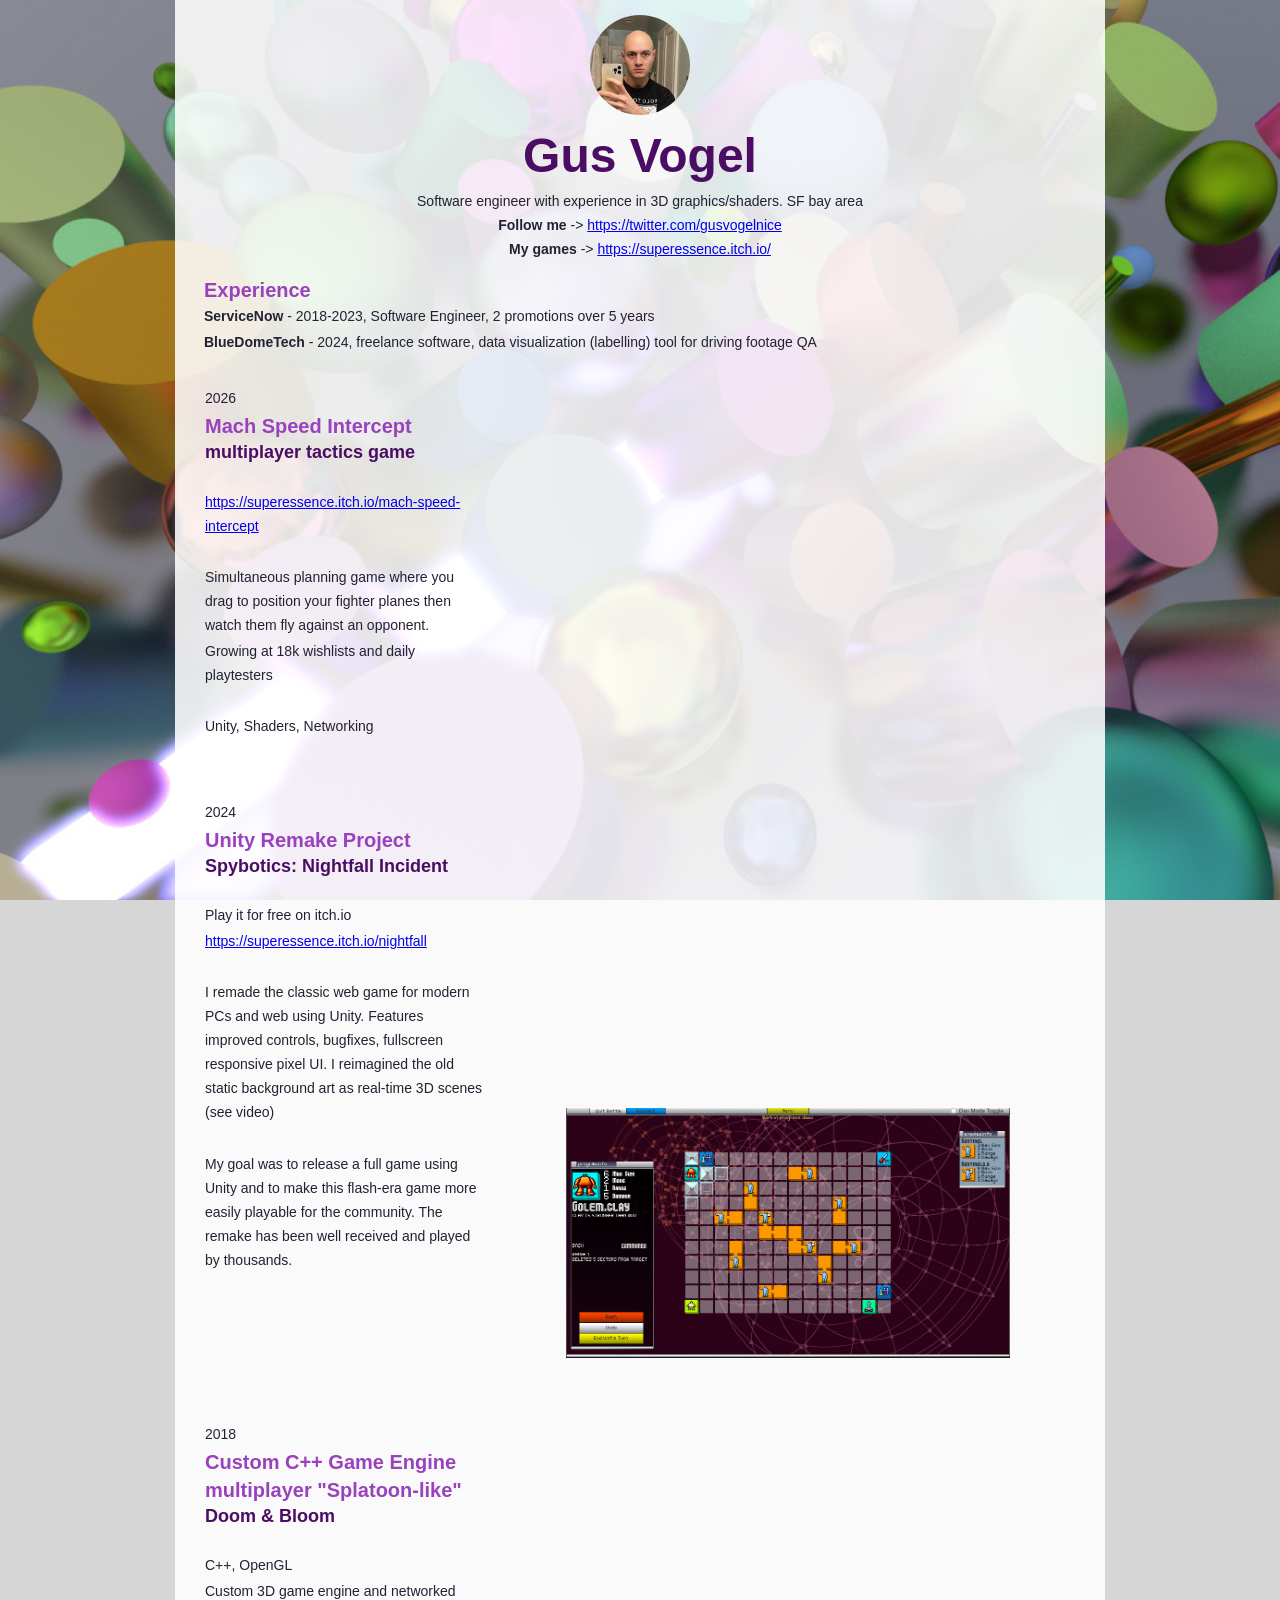
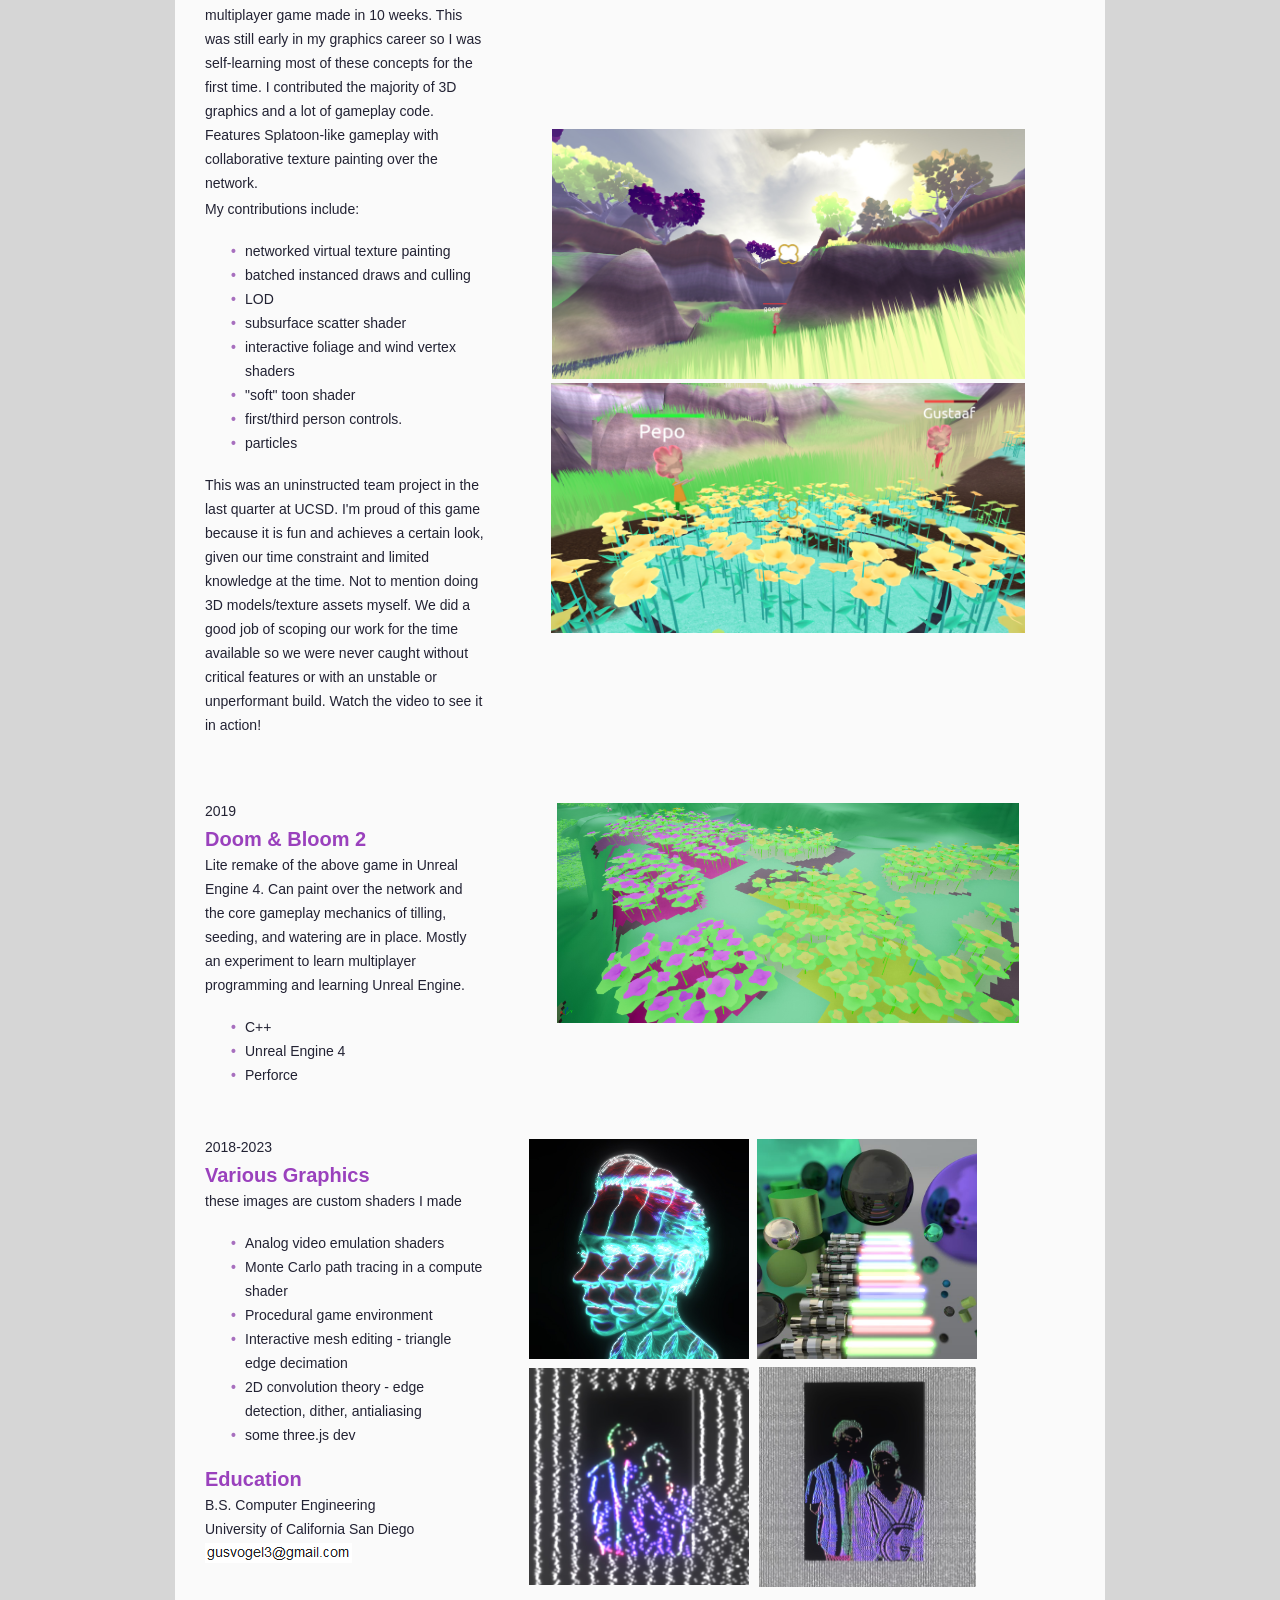
==== index.html @ 73b9feca "Update index.html" ====
﻿<!DOCTYPE html>
<html>
<head>
    <meta name="viewport" content="width=device-width, initial-scale=1">
    <title>Gus Vogel</title>
    <link rel="stylesheet" type="text/css" href="style.css">
</head>
<body>

    <div class="bg-image" />

    <div class="container">
        <div style="text-align: center;"><img src="./Assets/face.jpg" alt="Gus" style="border-radius:50%; height:100px; width:100px" /> </div>
        
        <h1 style="text-align: center; align-items: center; margin: 0;">Gus Vogel</h1>
        <p style="text-align: center; align-items: center; margin: 0;">Software engineer with experience in 3D graphics/shaders. SF bay area</p>
        <p style="text-align: center; align-items: center; margin: 0;"><b>Follow me</b> -> <a style="text-align: center; align-items: center; margin: 0;" href="https://twitter.com/gusvogelnice">https://twitter.com/gusvogelnice</a></p>
        <p style="text-align: center; align-items: center; margin: 0;"><b>My games</b> -> <a style="text-align: center; align-items: center; margin: 0;" href="https://superessence.itch.io/fightercommand-beta">https://superessence.itch.io/</a></p>

        <!--p style="text-align: center; align-items: center; margin: 0;">join my <a href="https://stats.sender.net/forms/eXyRga/view">mailing list</a></p-->

    </div>
    
    <!--div class="container">
        <div class="videoWrapper">
            <div class="center">            
                <iframe width="347" height="195" src="https://www.youtube.com/embed/V2r0MlUzDCs" title="Nightfall Incident HD remake - Trailer 1" frameborder="0" allow="accelerometer; autoplay; clipboard-write; encrypted-media; gyroscope; picture-in-picture; web-share" allowfullscreen></iframe>
            </div>
        </div>
    </div-->


    <!--div class="container">
        <div class="row">
            <div class="col third">
                <h3>Simultaneous Reveal, Diceless, skirmish game</h3>
                <p>A miniatures skirmish game where you plan moves and actions on a hidden minimap. It may look awkward from afar, but players attest that it is more intuitive and faster than dial or card based planning. I sought to make a competitive game where the outcome is entirely deterministic from the planning phase, and the only variance is due to the simultaneous play and "input randomness" objectives. I'm no longer a stickler on variance, but it was more important for lengthy (~1 hour) physical games than for quicker mobile games.</p>
                <p>Iterative development with public playtests. The design would trend toward simplicity, less components, smaller map, quicker turns.</p>
                <p>I sadly shelved this project to refocus on career (2 promotions in 2 years) and digital games to complement. I still love board games!</p>
            </div>

            <div class="col twothirds">
                <div class="row">
                    <div class="thumb" style="background: url(./Assets/playtest.jpg) 50% 50% no-repeat; background-size: contain; width: 100%; height:250px;">
                        <a href="./Assets/playtest.jpg"></a>
                    </div>
                    <div class="thumb" style="background: url(./Assets/store.jpg) 50% 50% no-repeat; background-size: contain; width: 100%; height:250px;">
                        <a href="./Assets/store.jpg"></a>
                    </div>
                </div>
            </div>
        </div>
    </div-->

    <div class="container" style="padding-bottom: 0px; padding-top: 0px">
        <div class="row" style="margin-left: 14px">
            <h3>Experience</h3>
            <p><b>ServiceNow</b> - 2018-2023, Software Engineer, 2 promotions over 5 years</p>
            <p><b>BlueDomeTech</b> - 2024, freelance software, data visualization (labelling) tool for driving footage QA</p>
        </div>
    </div>
    
    <div class="container">
        <div class="row">
            <div class="col third">
                <p>2026</p>
                <h3>Mach Speed Intercept</h3>
                <h4>multiplayer tactics game</h4>
                <p><a href="https://superessence.itch.io/mach-speed-intercept">https://superessence.itch.io/mach-speed-intercept</a></p>
                <br/>
                <p>Simultaneous planning game where you drag to position your fighter planes then watch them fly against an opponent.</p>
                <p>Growing at 18k wishlists and daily playtesters</p>
                <br/>
                <p>Unity, Shaders, Networking</p>
            </div>

            <div class="col twothirds">
                <div class="videoWrapper">
                    <div class="center"><iframe width="347" height="195" src="https://www.youtube.com/embed/fY1Stgp0UWM" title="Mach Speed Intercept gameplay" frameborder="0" allow="accelerometer; autoplay; clipboard-write; encrypted-media; gyroscope; picture-in-picture; web-share" allowfullscreen></iframe>
                    </div>
                </div>
            </div>
        </div>
    </div>

    <div class="container">
        <div class="row">
            <div class="col third">
                <p>2024</p>
                <h3>Unity Remake Project</h3>
                
                <h4>Spybotics: Nightfall Incident</h4>
                <p>Play it for free on itch.io</p>
                <p><a href="https://superessence.itch.io/nightfall">https://superessence.itch.io/nightfall</a></p>
                <br/>
                <p>I remade the classic web game for modern PCs and web using Unity. Features improved controls, bugfixes, fullscreen responsive pixel UI. I reimagined the old static background art as real-time 3D scenes (see video)</p>
                <br/>
                <p>My goal was to release a full game using Unity and to make this flash-era game more easily playable for the community. The remake has been well received and played by thousands.
                </p>
            </div>

            <div class="col twothirds">
                <div class="videoWrapper">
                    <div class="center"><iframe width="347" height="195" src="https://www.youtube.com/embed/bjv9bVnHo6k" title="Nightfall Incident HD - all new 3D backdrops" frameborder="0" allow="accelerometer; autoplay; clipboard-write; encrypted-media; gyroscope; picture-in-picture; web-share" allowfullscreen></iframe>
                    </div>
                </div>
                <div class="row">
                    <div class="thumb" style="background: url(./Assets/spybotics.jpg) 50% 50% no-repeat; background-size: contain; width: 100%; height:250px;">
                        <a href="./Assets/spybotics.jpg"></a>
                    </div>
                </div>
            </div>
        </div>
    </div>

    <div class="container">
        <div class="row">
            <div class="col third">
                <p>2018</p>
                <h3>Custom C++ Game Engine multiplayer "Splatoon-like"</h3>
                <h4>Doom & Bloom</h4>
                
                <p>C++, OpenGL</p>
                <p>Custom 3D​ game engine and networked multiplayer game made in 10 weeks. This was still early in my graphics career so I was self-learning most of these concepts for the first time. I contributed the majority of ​3D​ graphics and a lot of gameplay code. Features Splatoon-like gameplay with collaborative texture painting over the network.</p>
                <p>My contributions include:</p>
                <ul>
                    <li>networked virtual texture painting</li>
                    <li>batched instanced draws and culling</li>
                    <li>LOD</li>
                    <li>subsurface scatter shader</li>
                    <li>interactive foliage and wind vertex shaders</li>
                    <li>"soft" toon shader</li>
                    <li>first/third person controls.</li>
                    <li>particles</li>
                </ul>
                <p>This was an uninstructed team project in the last quarter at UCSD. I'm proud of this game because it is fun and achieves a certain look, given our time constraint and limited knowledge at the time. Not to mention doing 3D models/texture assets myself. We did a good job of scoping our work for the time available so we were never caught without critical features or with an unstable or unperformant build. Watch the video to see it in action! </p>
            </div>

            <div class="col twothirds">
                <div class="videoWrapper">
                    <div class="center"><iframe src="https://www.youtube.com/embed/nr8D_TMRx2c" frameborder="0" allowfullscreen="allowfullscreen"></iframe></div>
                </div>
                <div class="row">
                    <div class="thumb" style="background: url(./Assets/goon.jpg) 50% 50% no-repeat; background-size: contain; width: 100%; height:250px;">
                        <a href="./Assets/goon.jpg"></a>
                    </div>
                    <div class="thumb" style="background: url(./Assets/gustaaf.jpg) 50% 50% no-repeat; background-size: contain; width: 100%; height:250px;">
                        <a href="./Assets/gustaaf.jpg"></a>
                    </div>
                </div>
            </div>
        </div>
    </div>

    <div class="container">
        <div class="row">
            <div class="col third">
                <p>2019</p>
                <h3>Doom & Bloom 2</h3>
                
                <p>Lite remake of the above game in Unreal Engine 4. Can paint over the network and the core gameplay mechanics of tilling, seeding, and watering are in place. Mostly an experiment to learn multiplayer programming and learning Unreal Engine.</p>
                <ul>
                    <li>C++</li>
                    <li>Unreal Engine 4</li>
                    <li>Perforce</li>
                </ul>
            </div>

            <div class="row">
                <div class="col twothirds">
                    <div class="center">
                        <div class="thumb" style="background: url(./Assets/ScreenShot00036.jpg) 50% 50% no-repeat; width:100%; background-size: contain;">
                            <a href="./Assets/ScreenShot00036.jpg"></a>
                        </div>
                    </div>
                </div>
            </div>

            <div class="row">
                <div class="col third">
                    <p>2018-2023</p>
                    <h3>Various Graphics</h3>
                    <p>these images are custom shaders I made</p>
                    <ul>
                        <li>Analog video emulation shaders</li>
                        <li>Monte Carlo path tracing in a compute shader</li>
                        <li>Procedural game environment</li>
                        <li>Interactive mesh editing - triangle edge decimation</li>
                        <li>2D convolution theory - edge detection, dither, antialiasing</li>
                        <li>some three.js dev</li>
                    </ul>
                    <h3>Education</h3>
                    <p>B.S. Computer Engineering <br /> University of California San Diego</p>
                    <img src="./Assets/mine.png" />
                </div>

                <div class="col twothirds" style="margin-left: 11px;">
                    <div class="row">
                        <div class="col thumb" style="background: url(./Assets/Thumbs/sobelbloom.jpg) 50% 50% no-repeat; background-size: contain;">
                            <a href="./Assets/sobelbloom.jpg"></a>
                        </div>
                        <div class="col thumb" style="background: url(./Assets/Thumbs/render11.jpg) 50% 50% no-repeat; background-size: contain;">
                            <a href="./Assets/render11.jpg"></a>
                        </div>
                    </div>
                    <div class="row">
                        <div class="col thumb" style="background: url(./Assets/Thumbs/CRT.jpg) 50% 50% no-repeat;  background-size: contain; ">
                            <a href="./Assets/CRT.jpg"></a>
                        </div>
                        <div class="col thumb" style="background: url(./Assets/duo.jpg) 50% 50% no-repeat; background-size: contain;">
                            <a href="./Assets/duo.jpg"></a>
                        </div>
                    </div>
                </div>

            </div>
        </div>
    </div>
</body>
</html>
---- style.css ----
﻿body {
    background: rgba(211, 211, 211, 0.92);
    font: 18px/1.4 helvetica;
    margin: 0;
    padding: 0;
}

.bg-image {
    background-image: url(./Assets/render4.jpg);
    background-repeat: no-repeat;
    background-attachment: fixed;
    background-size: cover;
}

h1 {
    color: #4a0d63;
    font-size: 48px;
    font-family: 'Signika', sans-serif;
}

h4 {
    color: #4a0d63;
    font-size: 18px;
    font-family: 'Signika', sans-serif;
    padding: 0px;
    margin: 0 0 24px;
}

h3 {
    color: #9a41bd;
    font-size: 20px;
    font-family: 'Signika', sans-serif;
    padding: 0px;
    margin: 0;
}

p {
    font-family: 'Signika', sans-serif;
    color: #223;
    font-size: 14px;
    line-height: 24px;
    margin: 0 0 2px;
    text-justify: inter-word;
}

li {
    font-family: 'Signika', sans-serif;
    margin-bottom: 0px;
    font-size: 14px;
    line-height: 24px;
    color: #223;
}

ul {
    list-style: none; /* Remove default bullets */
}

ul li::before {
    content: "\2022"; /* Add content: \2022 is the CSS Code/unicode for a bullet */
    color: #a76fbe;  /* Change the color color: #ff8a00;*/
    font-weight: bold; /* If you want it to be bold */
    display: inline-block; /* Needed to add space between the bullet and the text */
    width: 1em; /* Also needed for space (tweak if needed) */
    margin-left: -1em; /* Also needed for space (tweak if needed) */
}



.col {
    float: left;
    padding: 15px;
}

.col.half {
    width: 50%;
    padding:0px;
}

.col.third {
    width: 31%;
}

.col.twothirds {
    width: 60%;
}

.col.fourth {
    width: 25%;
}

.row::after {
    content: "";
    clear: both;
    display: table;
}

.center {
    margin: 0 auto;
    width: 100%;
    height: auto;
}

img {
    object-fit: cover;
}

.container {
    margin: 0 auto;
    max-width: 900px;
    padding: 15px 15px;
    margin-bottom: 0px;
    background-color: rgba(255, 255, 255, 0.87);
}

.videoWrapper {
    position: relative;    
    padding-bottom: 56.25%; /* 16:9 */
    height: 0;
}

.videoWrapper iframe {
    position: absolute;
    top: 0;
    left: 19px;
    width: 94%;
    height: 94%;
}

.thumb {
    margin: 4px;
    padding: 0px;
    width: 220px;
    height: 220px;
}

.thumb a {
    display: inline-block;
    width: 100%;
    height: 100%;
}

.thumb a:hover {
    opacity: .2;
    background-color: white;
}

@media only screen and (max-width: 768px) {
    /* For mobile phones: */
    .col.third {
        width: 90%;
    }
    .col.twothirds {
        width: 90%;
    }
}
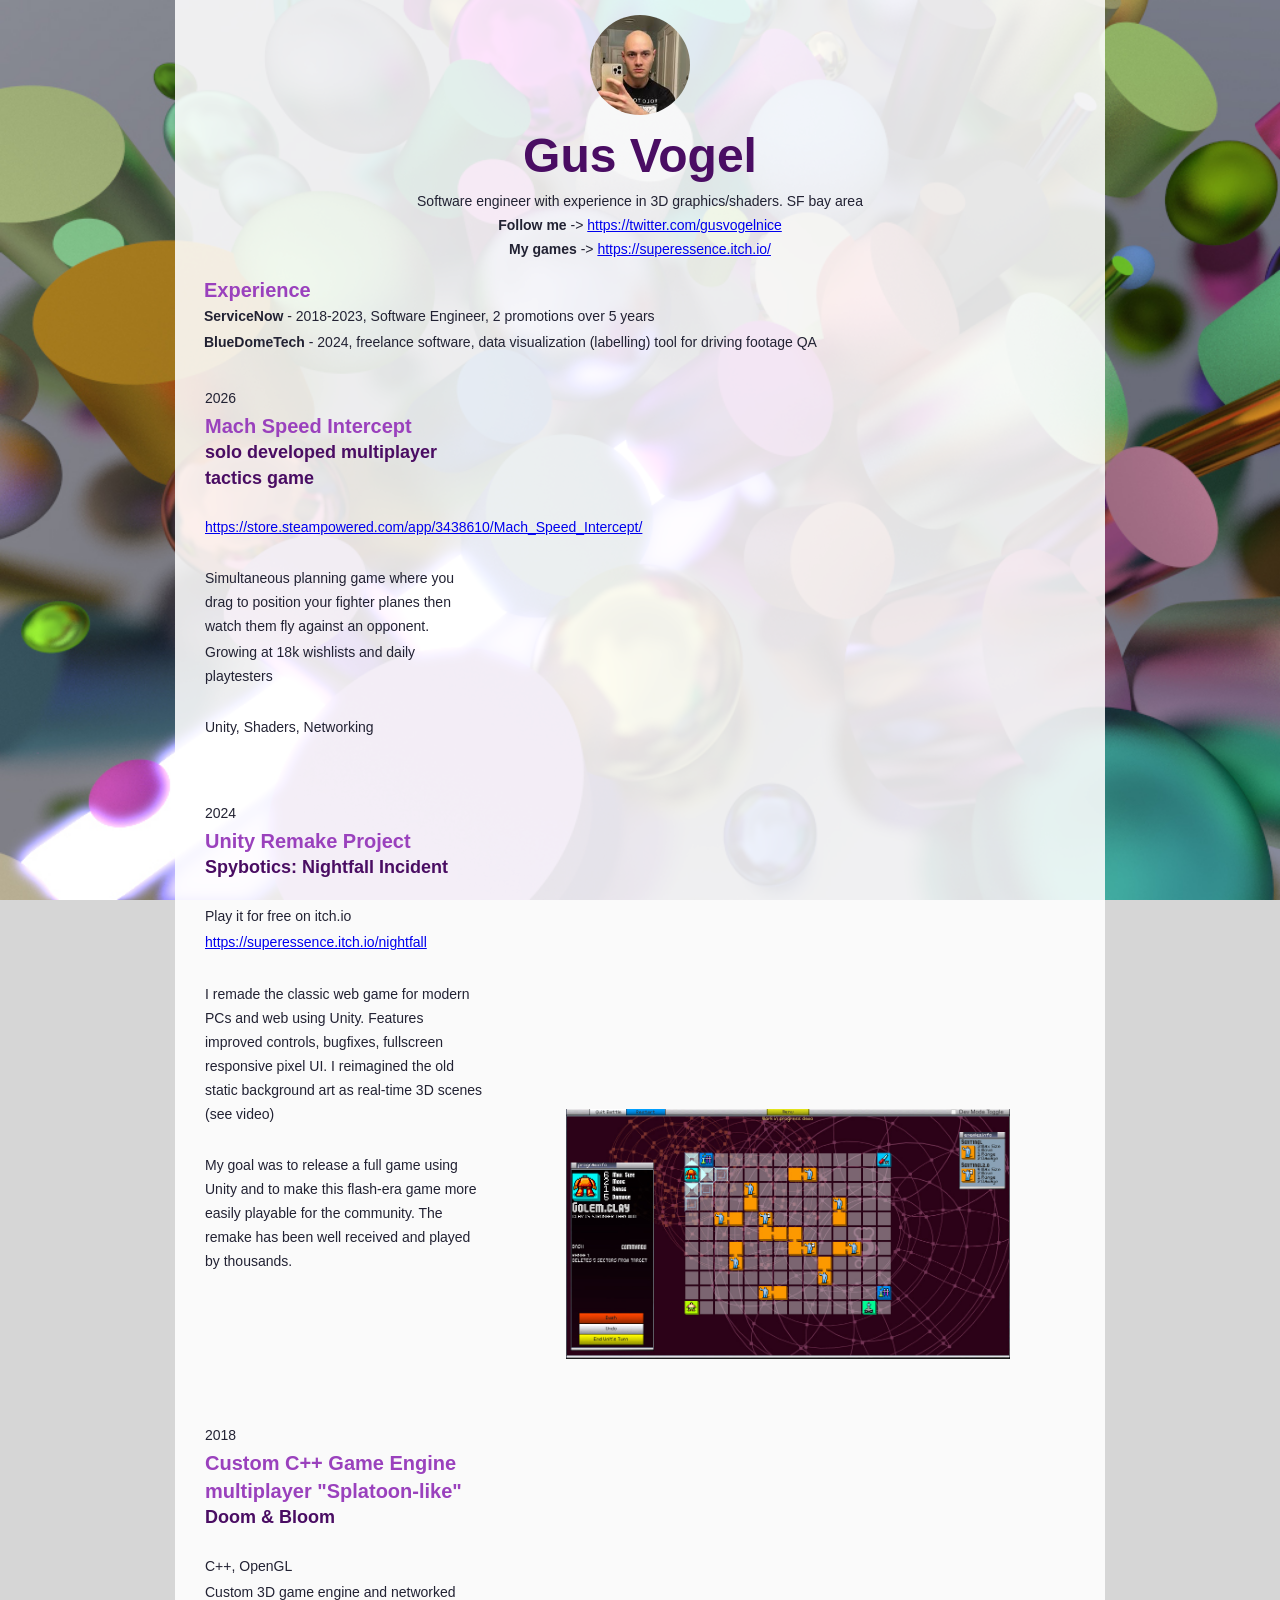
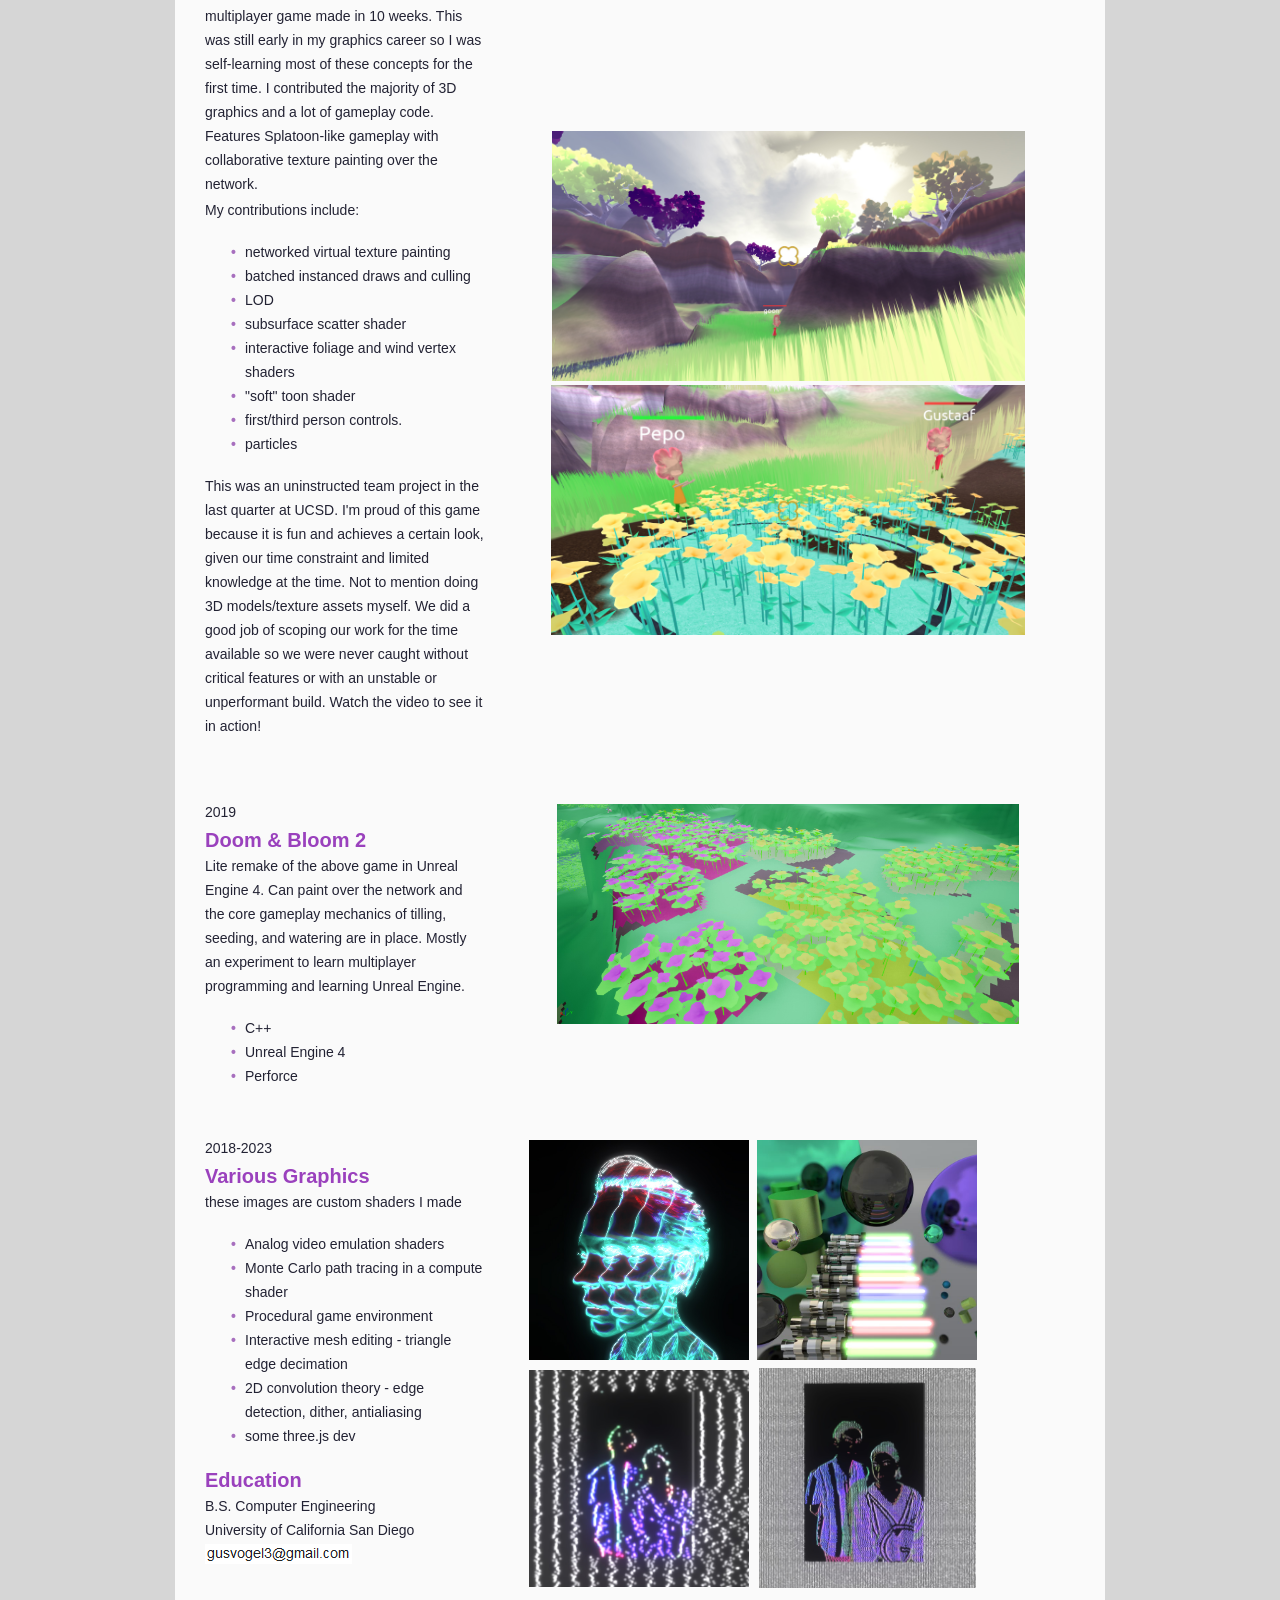
==== commit 486132be: "Update index.html" ====
--- a/index.html
+++ b/index.html
@@ -65,8 +65,8 @@
             <div class="col third">
                 <p>2026</p>
                 <h3>Mach Speed Intercept</h3>
-                <h4>multiplayer tactics game</h4>
-                <p><a href="https://superessence.itch.io/mach-speed-intercept">https://superessence.itch.io/mach-speed-intercept</a></p>
+                <h4>solo developed multiplayer tactics game</h4>
+                <p><a href="https://store.steampowered.com/app/3438610/Mach_Speed_Intercept/">https://store.steampowered.com/app/3438610/Mach_Speed_Intercept/</a></p>
                 <br/>
                 <p>Simultaneous planning game where you drag to position your fighter planes then watch them fly against an opponent.</p>
                 <p>Growing at 18k wishlists and daily playtesters</p>
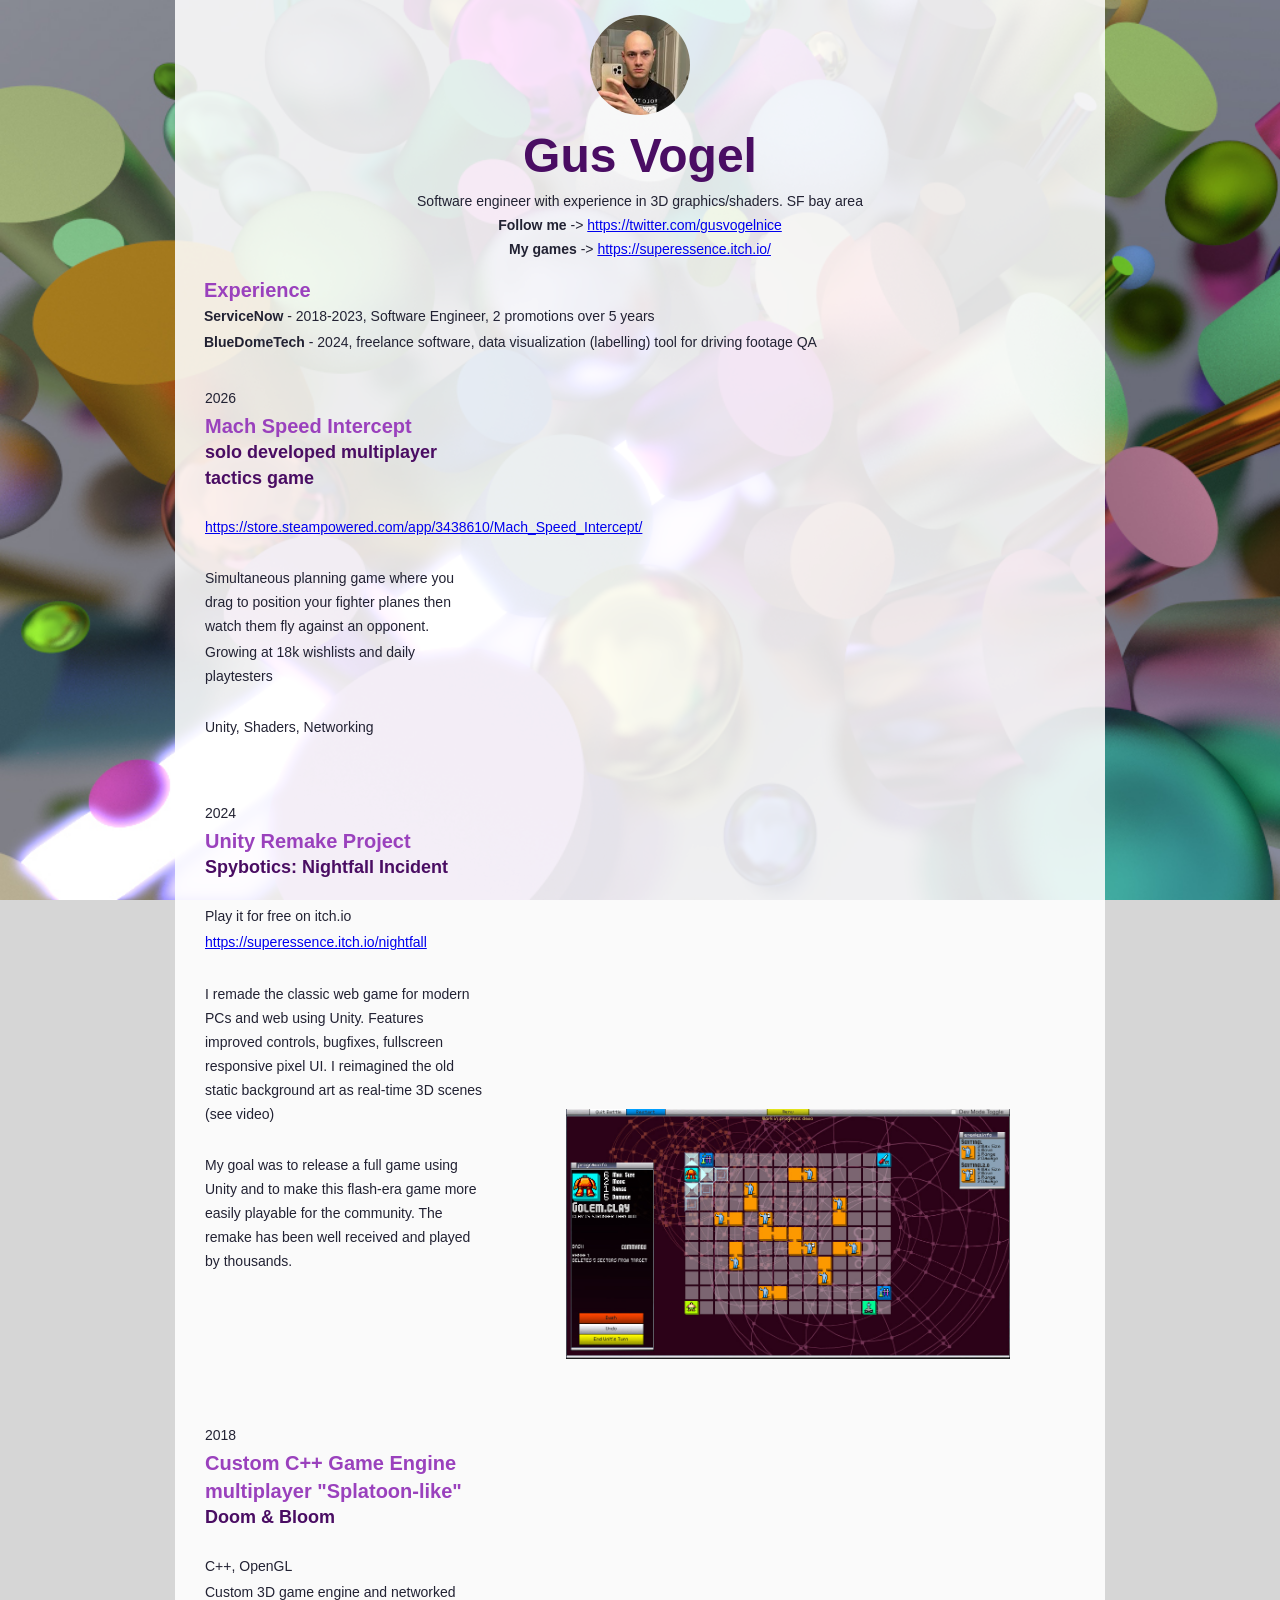
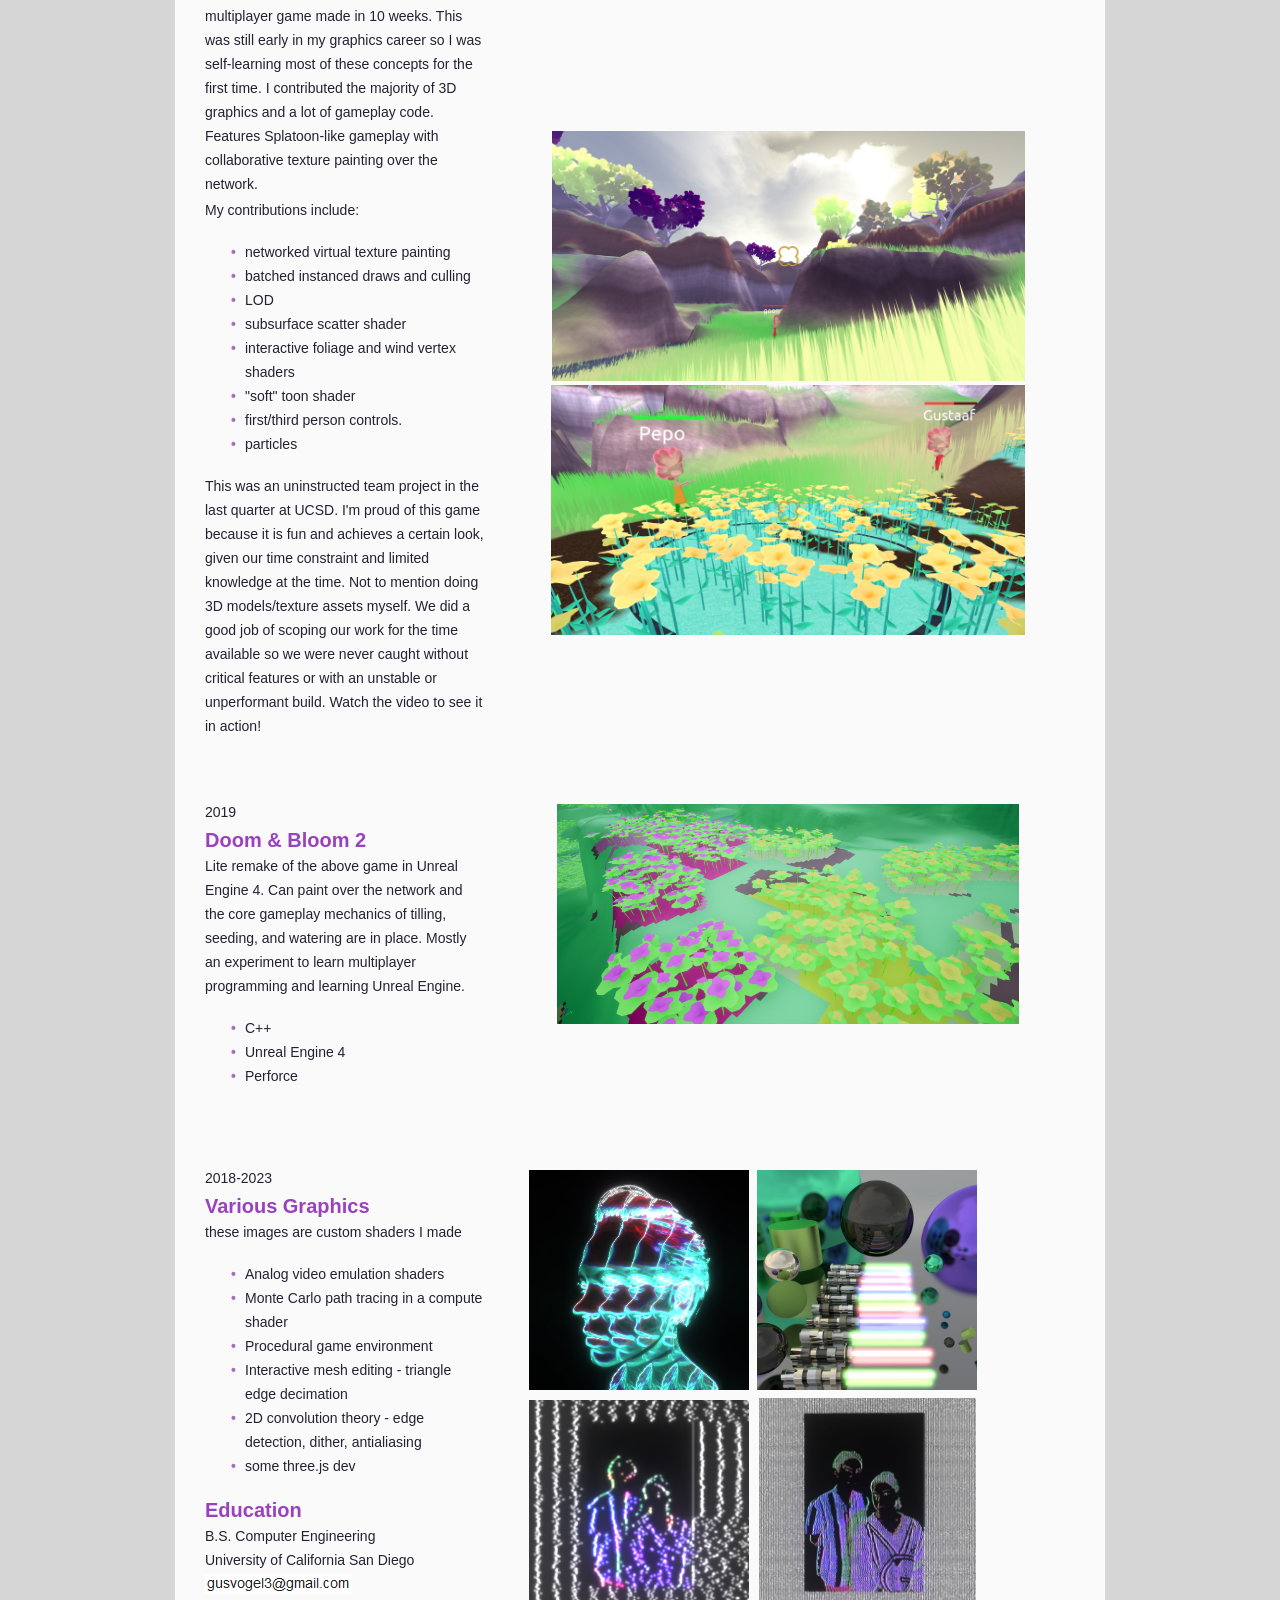
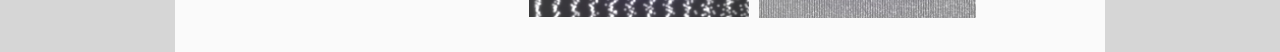
==== commit 1cbc67ec: "Move inline styles into style.css and fix page structure - Replace inline style attributes with clas" ====
--- a/index.html
+++ b/index.html
@@ -1,65 +1,29 @@
 ﻿<!DOCTYPE html>
-<html>
+<html lang="en">
 <head>
+    <meta charset="utf-8">
     <meta name="viewport" content="width=device-width, initial-scale=1">
     <title>Gus Vogel</title>
     <link rel="stylesheet" type="text/css" href="style.css">
 </head>
 <body>
 
-    <div class="bg-image" />
+    <div class="container intro">
+        <img class="avatar" src="./Assets/face.jpg" alt="Gus" />
+        <h1>Gus Vogel</h1>
+        <p>Software engineer with experience in 3D graphics/shaders. SF bay area</p>
+        <p><b>Follow me</b> -> <a href="https://twitter.com/gusvogelnice">https://twitter.com/gusvogelnice</a></p>
+        <p><b>My games</b> -> <a href="https://superessence.itch.io/fightercommand-beta">https://superessence.itch.io/</a></p>
+    </div>
 
-    <div class="container">
-        <div style="text-align: center;"><img src="./Assets/face.jpg" alt="Gus" style="border-radius:50%; height:100px; width:100px" /> </div>
-        
-        <h1 style="text-align: center; align-items: center; margin: 0;">Gus Vogel</h1>
-        <p style="text-align: center; align-items: center; margin: 0;">Software engineer with experience in 3D graphics/shaders. SF bay area</p>
-        <p style="text-align: center; align-items: center; margin: 0;"><b>Follow me</b> -> <a style="text-align: center; align-items: center; margin: 0;" href="https://twitter.com/gusvogelnice">https://twitter.com/gusvogelnice</a></p>
-        <p style="text-align: center; align-items: center; margin: 0;"><b>My games</b> -> <a style="text-align: center; align-items: center; margin: 0;" href="https://superessence.itch.io/fightercommand-beta">https://superessence.itch.io/</a></p>
-
-        <!--p style="text-align: center; align-items: center; margin: 0;">join my <a href="https://stats.sender.net/forms/eXyRga/view">mailing list</a></p-->
-
-    </div>
-    
-    <!--div class="container">
-        <div class="videoWrapper">
-            <div class="center">            
-                <iframe width="347" height="195" src="https://www.youtube.com/embed/V2r0MlUzDCs" title="Nightfall Incident HD remake - Trailer 1" frameborder="0" allow="accelerometer; autoplay; clipboard-write; encrypted-media; gyroscope; picture-in-picture; web-share" allowfullscreen></iframe>
-            </div>
-        </div>
-    </div-->
-
-
-    <!--div class="container">
-        <div class="row">
-            <div class="col third">
-                <h3>Simultaneous Reveal, Diceless, skirmish game</h3>
-                <p>A miniatures skirmish game where you plan moves and actions on a hidden minimap. It may look awkward from afar, but players attest that it is more intuitive and faster than dial or card based planning. I sought to make a competitive game where the outcome is entirely deterministic from the planning phase, and the only variance is due to the simultaneous play and "input randomness" objectives. I'm no longer a stickler on variance, but it was more important for lengthy (~1 hour) physical games than for quicker mobile games.</p>
-                <p>Iterative development with public playtests. The design would trend toward simplicity, less components, smaller map, quicker turns.</p>
-                <p>I sadly shelved this project to refocus on career (2 promotions in 2 years) and digital games to complement. I still love board games!</p>
-            </div>
-
-            <div class="col twothirds">
-                <div class="row">
-                    <div class="thumb" style="background: url(./Assets/playtest.jpg) 50% 50% no-repeat; background-size: contain; width: 100%; height:250px;">
-                        <a href="./Assets/playtest.jpg"></a>
-                    </div>
-                    <div class="thumb" style="background: url(./Assets/store.jpg) 50% 50% no-repeat; background-size: contain; width: 100%; height:250px;">
-                        <a href="./Assets/store.jpg"></a>
-                    </div>
-                </div>
-            </div>
-        </div>
-    </div-->
-
-    <div class="container" style="padding-bottom: 0px; padding-top: 0px">
-        <div class="row" style="margin-left: 14px">
+    <div class="container compact">
+        <div class="row experience">
             <h3>Experience</h3>
             <p><b>ServiceNow</b> - 2018-2023, Software Engineer, 2 promotions over 5 years</p>
             <p><b>BlueDomeTech</b> - 2024, freelance software, data visualization (labelling) tool for driving footage QA</p>
         </div>
     </div>
-    
+
     <div class="container">
         <div class="row">
             <div class="col third">
@@ -76,8 +40,7 @@
 
             <div class="col twothirds">
                 <div class="videoWrapper">
-                    <div class="center"><iframe width="347" height="195" src="https://www.youtube.com/embed/fY1Stgp0UWM" title="Mach Speed Intercept gameplay" frameborder="0" allow="accelerometer; autoplay; clipboard-write; encrypted-media; gyroscope; picture-in-picture; web-share" allowfullscreen></iframe>
-                    </div>
+                    <div class="center"><iframe src="https://www.youtube.com/embed/fY1Stgp0UWM" title="Mach Speed Intercept gameplay" frameborder="0" allow="accelerometer; autoplay; clipboard-write; encrypted-media; gyroscope; picture-in-picture; web-share" allowfullscreen></iframe></div>
                 </div>
             </div>
         </div>
@@ -88,26 +51,21 @@
             <div class="col third">
                 <p>2024</p>
                 <h3>Unity Remake Project</h3>
-                
                 <h4>Spybotics: Nightfall Incident</h4>
                 <p>Play it for free on itch.io</p>
                 <p><a href="https://superessence.itch.io/nightfall">https://superessence.itch.io/nightfall</a></p>
                 <br/>
                 <p>I remade the classic web game for modern PCs and web using Unity. Features improved controls, bugfixes, fullscreen responsive pixel UI. I reimagined the old static background art as real-time 3D scenes (see video)</p>
                 <br/>
-                <p>My goal was to release a full game using Unity and to make this flash-era game more easily playable for the community. The remake has been well received and played by thousands.
-                </p>
+                <p>My goal was to release a full game using Unity and to make this flash-era game more easily playable for the community. The remake has been well received and played by thousands.</p>
             </div>
 
             <div class="col twothirds">
                 <div class="videoWrapper">
-                    <div class="center"><iframe width="347" height="195" src="https://www.youtube.com/embed/bjv9bVnHo6k" title="Nightfall Incident HD - all new 3D backdrops" frameborder="0" allow="accelerometer; autoplay; clipboard-write; encrypted-media; gyroscope; picture-in-picture; web-share" allowfullscreen></iframe>
-                    </div>
+                    <div class="center"><iframe src="https://www.youtube.com/embed/bjv9bVnHo6k" title="Nightfall Incident HD - all new 3D backdrops" frameborder="0" allow="accelerometer; autoplay; clipboard-write; encrypted-media; gyroscope; picture-in-picture; web-share" allowfullscreen></iframe></div>
                 </div>
                 <div class="row">
-                    <div class="thumb" style="background: url(./Assets/spybotics.jpg) 50% 50% no-repeat; background-size: contain; width: 100%; height:250px;">
-                        <a href="./Assets/spybotics.jpg"></a>
-                    </div>
+                    <div class="thumb wide" style="background-image: url(./Assets/spybotics.jpg)"><a href="./Assets/spybotics.jpg"></a></div>
                 </div>
             </div>
         </div>
@@ -119,9 +77,8 @@
                 <p>2018</p>
                 <h3>Custom C++ Game Engine multiplayer "Splatoon-like"</h3>
                 <h4>Doom & Bloom</h4>
-                
                 <p>C++, OpenGL</p>
-                <p>Custom 3D​ game engine and networked multiplayer game made in 10 weeks. This was still early in my graphics career so I was self-learning most of these concepts for the first time. I contributed the majority of ​3D​ graphics and a lot of gameplay code. Features Splatoon-like gameplay with collaborative texture painting over the network.</p>
+                <p>Custom 3D game engine and networked multiplayer game made in 10 weeks. This was still early in my graphics career so I was self-learning most of these concepts for the first time. I contributed the majority of 3D graphics and a lot of gameplay code. Features Splatoon-like gameplay with collaborative texture painting over the network.</p>
                 <p>My contributions include:</p>
                 <ul>
                     <li>networked virtual texture painting</li>
@@ -133,20 +90,16 @@
                     <li>first/third person controls.</li>
                     <li>particles</li>
                 </ul>
-                <p>This was an uninstructed team project in the last quarter at UCSD. I'm proud of this game because it is fun and achieves a certain look, given our time constraint and limited knowledge at the time. Not to mention doing 3D models/texture assets myself. We did a good job of scoping our work for the time available so we were never caught without critical features or with an unstable or unperformant build. Watch the video to see it in action! </p>
+                <p>This was an uninstructed team project in the last quarter at UCSD. I'm proud of this game because it is fun and achieves a certain look, given our time constraint and limited knowledge at the time. Not to mention doing 3D models/texture assets myself. We did a good job of scoping our work for the time available so we were never caught without critical features or with an unstable or unperformant build. Watch the video to see it in action!</p>
             </div>
 
             <div class="col twothirds">
                 <div class="videoWrapper">
-                    <div class="center"><iframe src="https://www.youtube.com/embed/nr8D_TMRx2c" frameborder="0" allowfullscreen="allowfullscreen"></iframe></div>
+                    <div class="center"><iframe src="https://www.youtube.com/embed/nr8D_TMRx2c" title="Doom & Bloom gameplay" frameborder="0" allowfullscreen></iframe></div>
                 </div>
                 <div class="row">
-                    <div class="thumb" style="background: url(./Assets/goon.jpg) 50% 50% no-repeat; background-size: contain; width: 100%; height:250px;">
-                        <a href="./Assets/goon.jpg"></a>
-                    </div>
-                    <div class="thumb" style="background: url(./Assets/gustaaf.jpg) 50% 50% no-repeat; background-size: contain; width: 100%; height:250px;">
-                        <a href="./Assets/gustaaf.jpg"></a>
-                    </div>
+                    <div class="thumb wide" style="background-image: url(./Assets/goon.jpg)"><a href="./Assets/goon.jpg"></a></div>
+                    <div class="thumb wide" style="background-image: url(./Assets/gustaaf.jpg)"><a href="./Assets/gustaaf.jpg"></a></div>
                 </div>
             </div>
         </div>
@@ -157,7 +110,6 @@
             <div class="col third">
                 <p>2019</p>
                 <h3>Doom & Bloom 2</h3>
-                
                 <p>Lite remake of the above game in Unreal Engine 4. Can paint over the network and the core gameplay mechanics of tilling, seeding, and watering are in place. Mostly an experiment to learn multiplayer programming and learning Unreal Engine.</p>
                 <ul>
                     <li>C++</li>
@@ -166,55 +118,42 @@
                 </ul>
             </div>
 
-            <div class="row">
-                <div class="col twothirds">
-                    <div class="center">
-                        <div class="thumb" style="background: url(./Assets/ScreenShot00036.jpg) 50% 50% no-repeat; width:100%; background-size: contain;">
-                            <a href="./Assets/ScreenShot00036.jpg"></a>
-                        </div>
-                    </div>
-                </div>
+            <div class="col twothirds">
+                <div class="thumb full" style="background-image: url(./Assets/ScreenShot00036.jpg)"><a href="./Assets/ScreenShot00036.jpg"></a></div>
+            </div>
+        </div>
+    </div>
+
+    <div class="container">
+        <div class="row">
+            <div class="col third">
+                <p>2018-2023</p>
+                <h3>Various Graphics</h3>
+                <p>these images are custom shaders I made</p>
+                <ul>
+                    <li>Analog video emulation shaders</li>
+                    <li>Monte Carlo path tracing in a compute shader</li>
+                    <li>Procedural game environment</li>
+                    <li>Interactive mesh editing - triangle edge decimation</li>
+                    <li>2D convolution theory - edge detection, dither, antialiasing</li>
+                    <li>some three.js dev</li>
+                </ul>
+                <h3>Education</h3>
+                <p>B.S. Computer Engineering <br /> University of California San Diego</p>
+                <img src="./Assets/mine.png" alt="" />
             </div>
 
-            <div class="row">
-                <div class="col third">
-                    <p>2018-2023</p>
-                    <h3>Various Graphics</h3>
-                    <p>these images are custom shaders I made</p>
-                    <ul>
-                        <li>Analog video emulation shaders</li>
-                        <li>Monte Carlo path tracing in a compute shader</li>
-                        <li>Procedural game environment</li>
-                        <li>Interactive mesh editing - triangle edge decimation</li>
-                        <li>2D convolution theory - edge detection, dither, antialiasing</li>
-                        <li>some three.js dev</li>
-                    </ul>
-                    <h3>Education</h3>
-                    <p>B.S. Computer Engineering <br /> University of California San Diego</p>
-                    <img src="./Assets/mine.png" />
+            <div class="col twothirds gallery">
+                <div class="row">
+                    <div class="col thumb" style="background-image: url(./Assets/Thumbs/sobelbloom.jpg)"><a href="./Assets/sobelbloom.jpg"></a></div>
+                    <div class="col thumb" style="background-image: url(./Assets/Thumbs/render11.jpg)"><a href="./Assets/render11.jpg"></a></div>
                 </div>
-
-                <div class="col twothirds" style="margin-left: 11px;">
-                    <div class="row">
-                        <div class="col thumb" style="background: url(./Assets/Thumbs/sobelbloom.jpg) 50% 50% no-repeat; background-size: contain;">
-                            <a href="./Assets/sobelbloom.jpg"></a>
-                        </div>
-                        <div class="col thumb" style="background: url(./Assets/Thumbs/render11.jpg) 50% 50% no-repeat; background-size: contain;">
-                            <a href="./Assets/render11.jpg"></a>
-                        </div>
-                    </div>
-                    <div class="row">
-                        <div class="col thumb" style="background: url(./Assets/Thumbs/CRT.jpg) 50% 50% no-repeat;  background-size: contain; ">
-                            <a href="./Assets/CRT.jpg"></a>
-                        </div>
-                        <div class="col thumb" style="background: url(./Assets/duo.jpg) 50% 50% no-repeat; background-size: contain;">
-                            <a href="./Assets/duo.jpg"></a>
-                        </div>
-                    </div>
+                <div class="row">
+                    <div class="col thumb" style="background-image: url(./Assets/Thumbs/CRT.jpg)"><a href="./Assets/CRT.jpg"></a></div>
+                    <div class="col thumb" style="background-image: url(./Assets/duo.jpg)"><a href="./Assets/duo.jpg"></a></div>
                 </div>
-
             </div>
         </div>
     </div>
 </body>
-</html>+</html>
--- a/style.css
+++ b/style.css
@@ -1,15 +1,38 @@
 ﻿body {
-    background: rgba(211, 211, 211, 0.92);
+    background: rgba(211, 211, 211, 0.92) url(./Assets/render4.jpg) no-repeat fixed;
+    background-size: cover;
     font: 18px/1.4 helvetica;
     margin: 0;
     padding: 0;
 }
 
-.bg-image {
-    background-image: url(./Assets/render4.jpg);
-    background-repeat: no-repeat;
-    background-attachment: fixed;
-    background-size: cover;
+/* Header: avatar, name, links */
+.intro {
+    text-align: center;
+}
+
+.intro h1,
+.intro p {
+    margin: 0;
+}
+
+.avatar {
+    border-radius: 50%;
+    width: 100px;
+    height: 100px;
+}
+
+.container.compact {
+    padding-top: 0;
+    padding-bottom: 0;
+}
+
+.experience {
+    margin-left: 14px;
+}
+
+.gallery {
+    margin-left: 11px;
 }
 
 h1 {
@@ -126,11 +149,24 @@
     height: 94%;
 }
 
+/* Image thumbnails: set the image per element with style="background-image: url(...)" */
 .thumb {
     margin: 4px;
     padding: 0px;
     width: 220px;
     height: 220px;
+    background-position: 50% 50%;
+    background-repeat: no-repeat;
+    background-size: contain;
+}
+
+.thumb.full {
+    width: 100%;
+}
+
+.thumb.wide {
+    width: 100%;
+    height: 250px;
 }
 
 .thumb a {
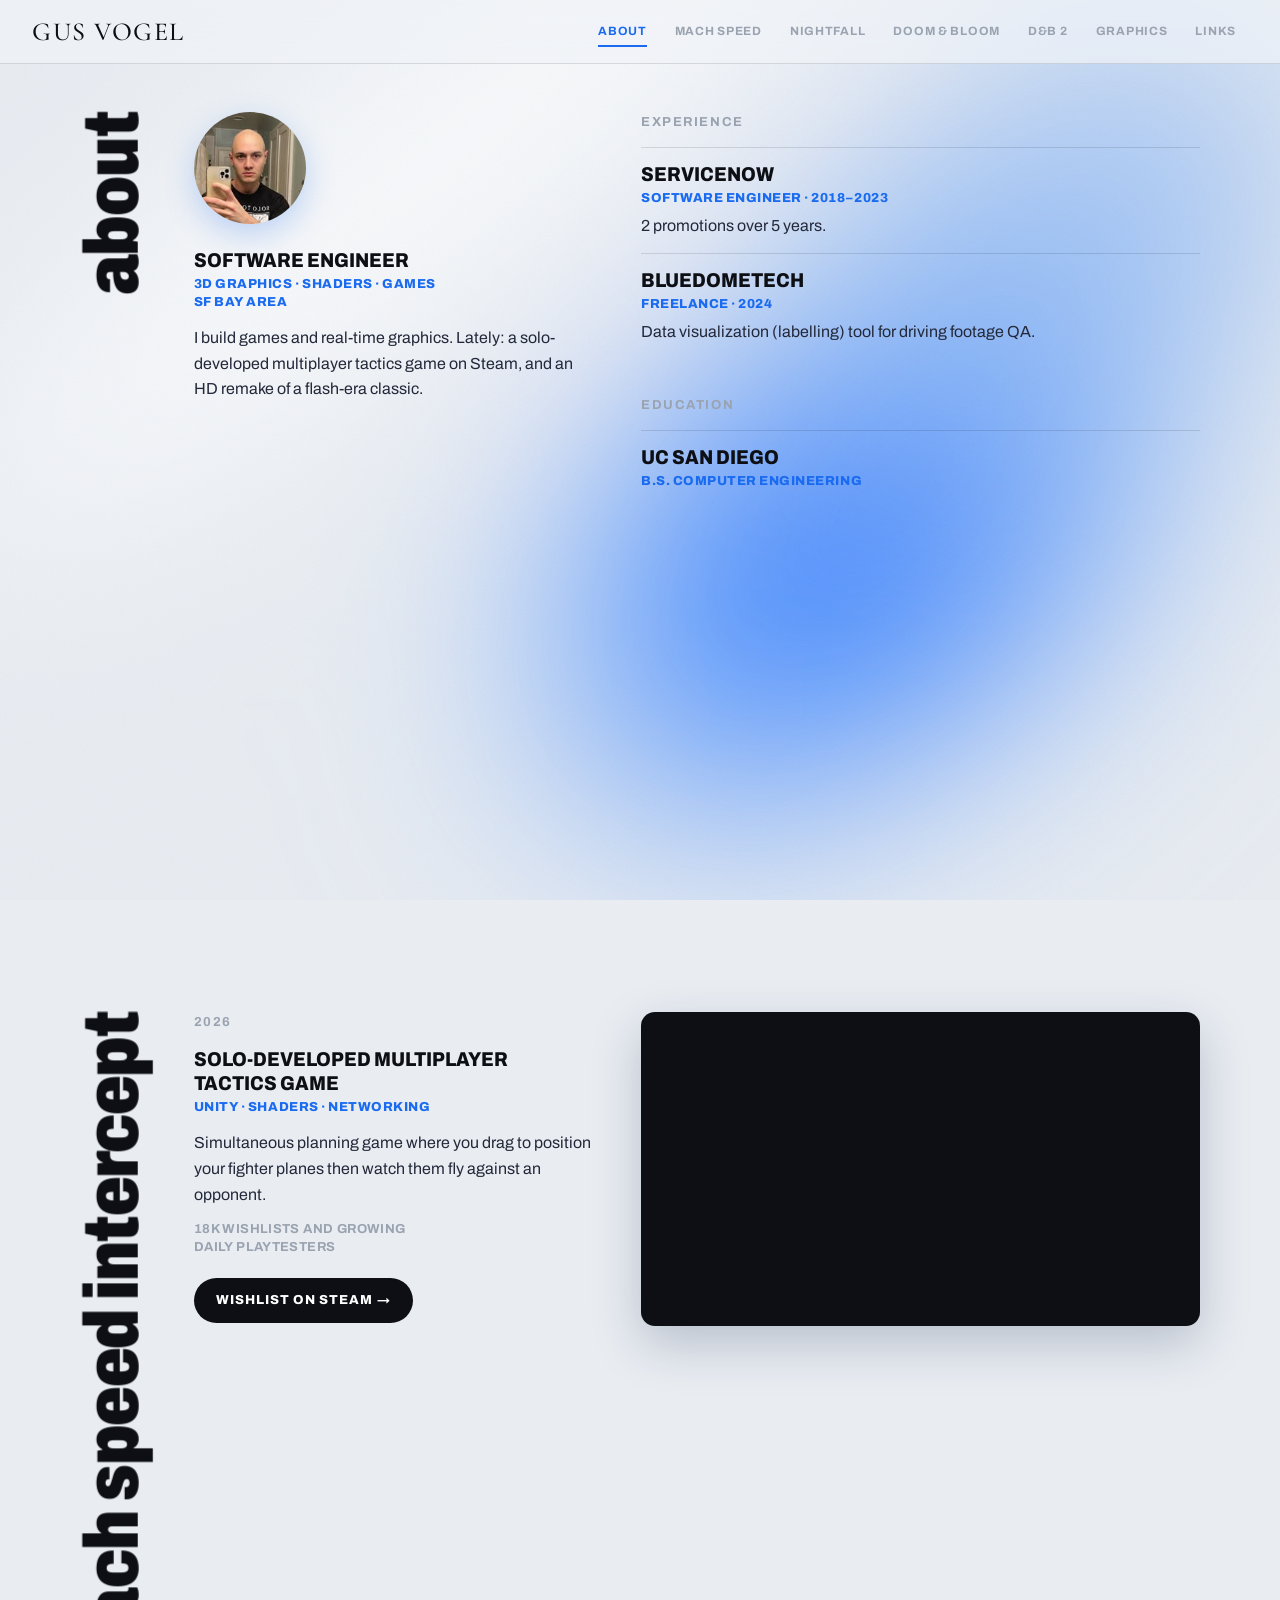
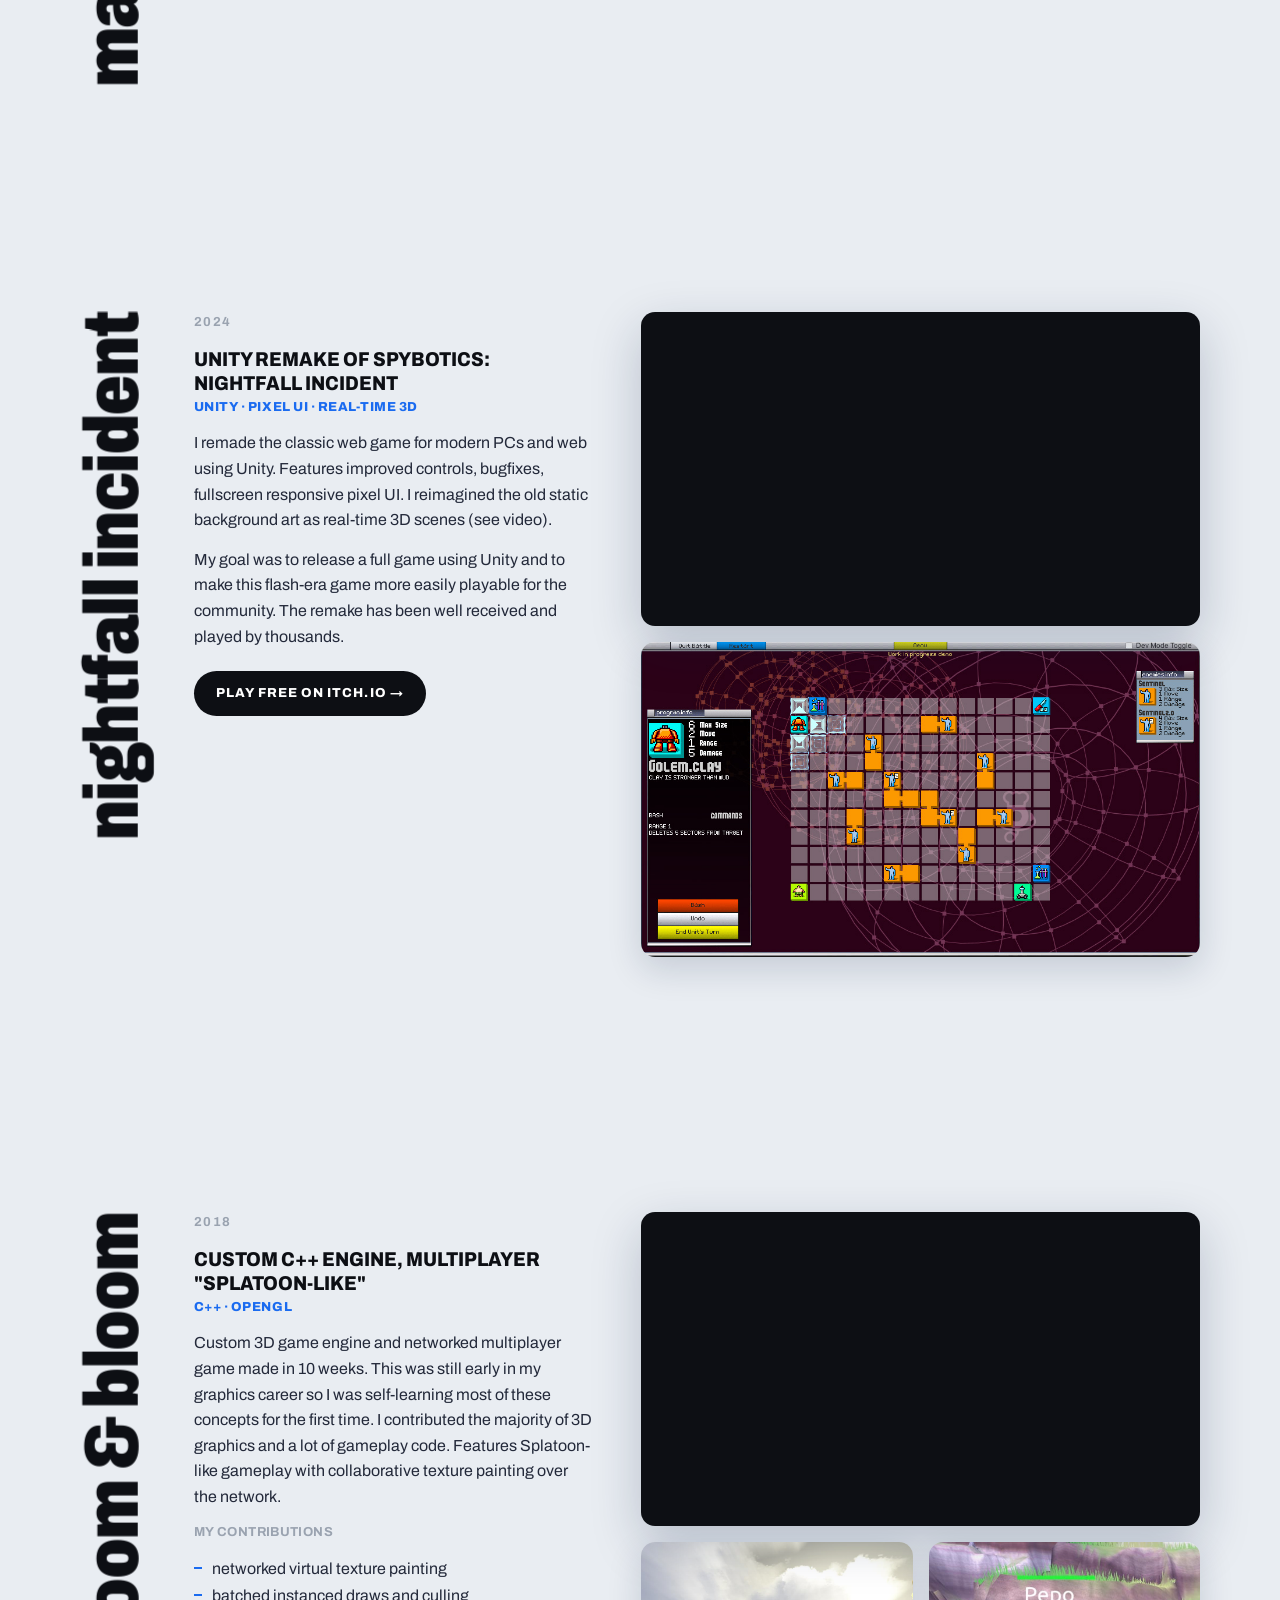
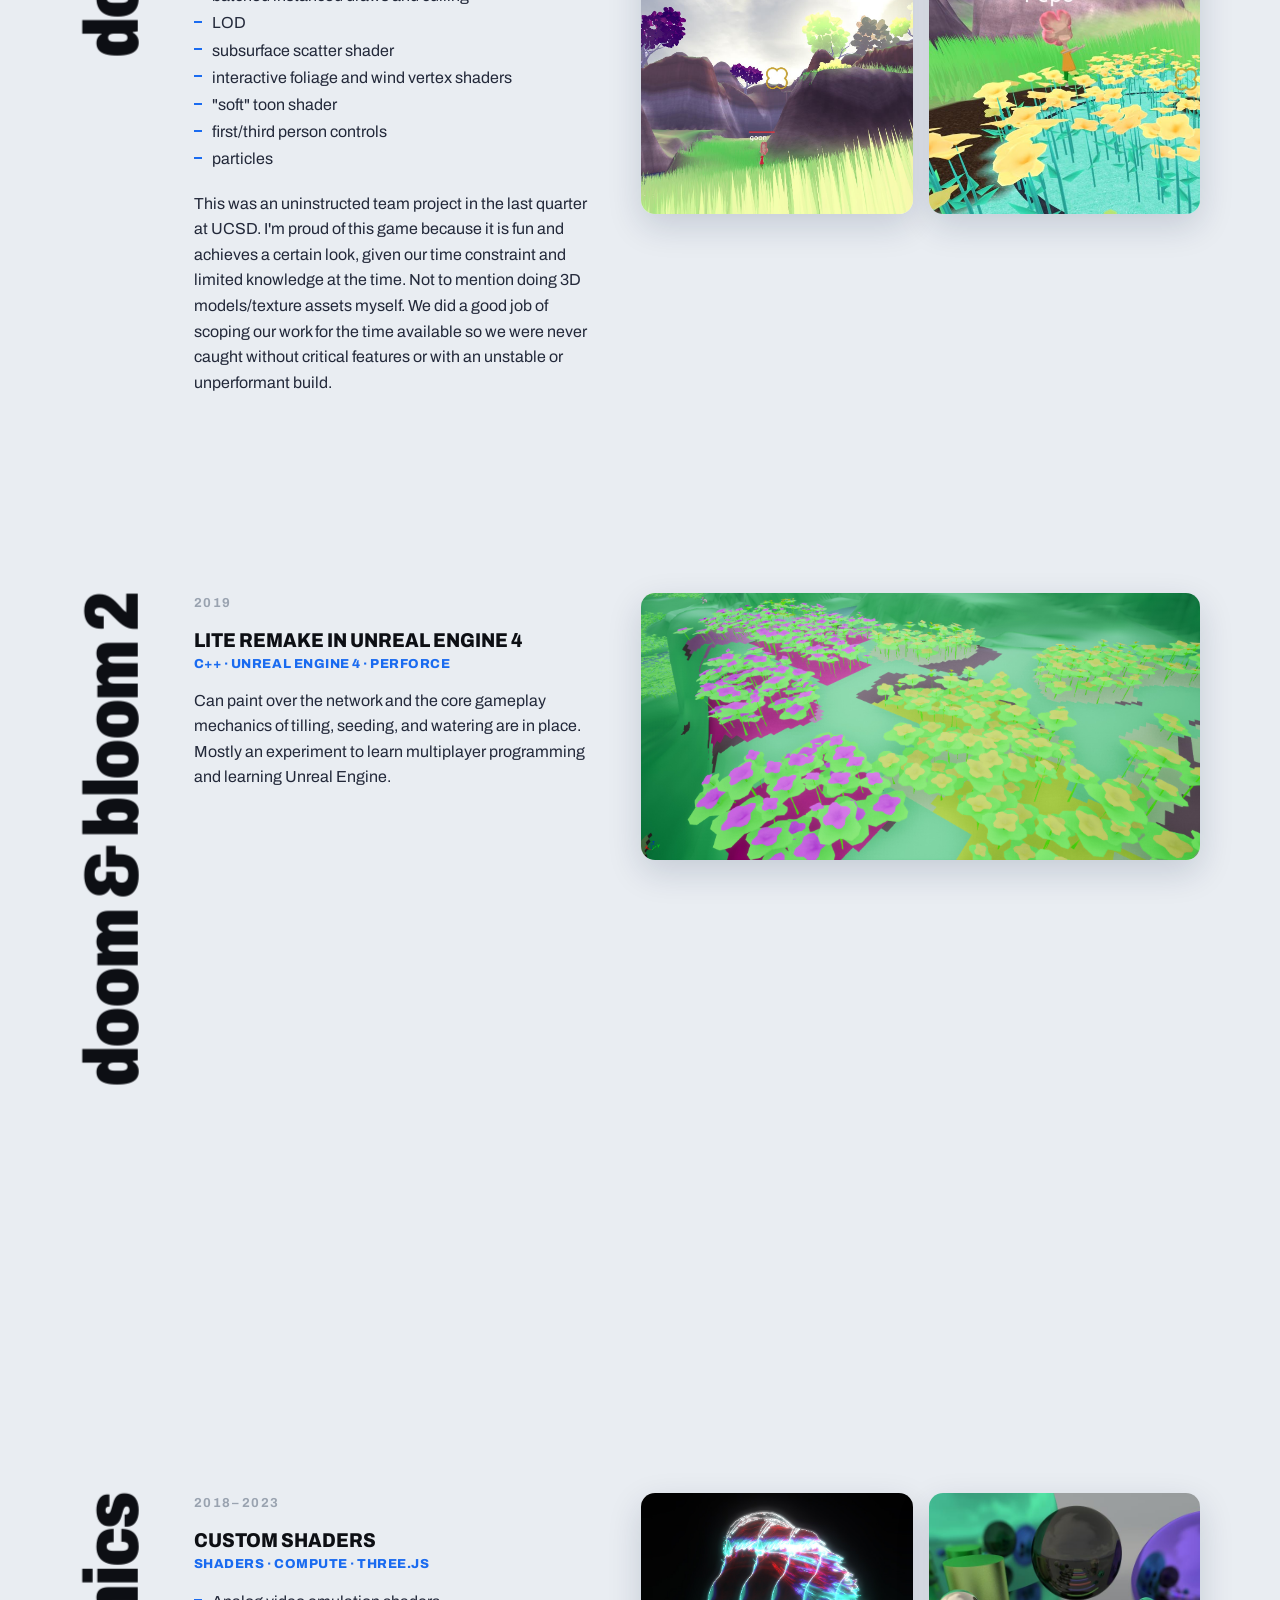
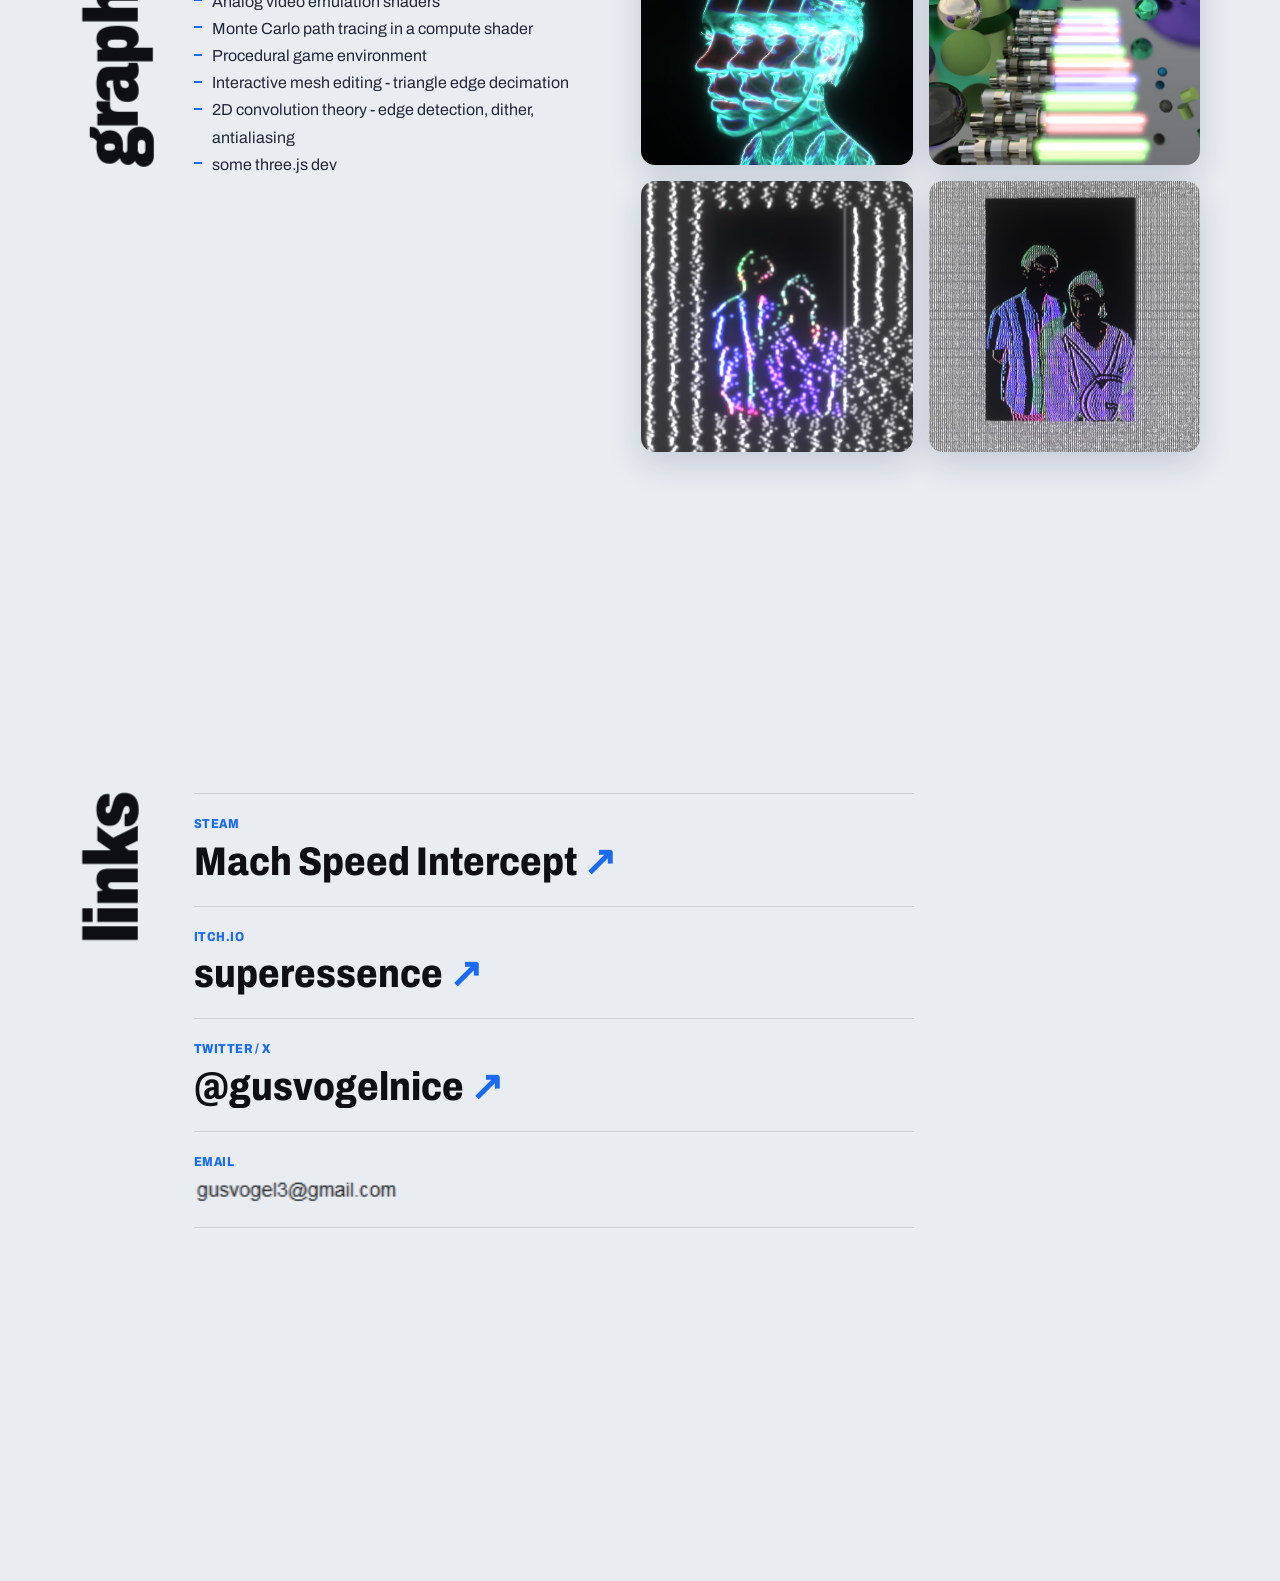
==== commit 0c797447: "Redesign: blurred gradient backdrop, sideways titles, scroll-spy tabs - Fixed SVG backdrop: blurred " ====
--- a/index.html
+++ b/index.html
@@ -4,156 +4,207 @@
     <meta charset="utf-8">
     <meta name="viewport" content="width=device-width, initial-scale=1">
     <title>Gus Vogel</title>
-    <link rel="stylesheet" type="text/css" href="style.css">
+    <link rel="preconnect" href="https://fonts.googleapis.com">
+    <link rel="preconnect" href="https://fonts.gstatic.com" crossorigin>
+    <link rel="stylesheet" href="https://fonts.googleapis.com/css2?family=Archivo:wdth,wght@62..125,100..900&family=Cormorant+Garamond:wght@500&display=swap">
+    <link rel="stylesheet" href="style.css">
+    <script src="site.js" defer></script>
 </head>
 <body>
 
-    <div class="container intro">
-        <img class="avatar" src="./Assets/face.jpg" alt="Gus" />
-        <h1>Gus Vogel</h1>
-        <p>Software engineer with experience in 3D graphics/shaders. SF bay area</p>
-        <p><b>Follow me</b> -> <a href="https://twitter.com/gusvogelnice">https://twitter.com/gusvogelnice</a></p>
-        <p><b>My games</b> -> <a href="https://superessence.itch.io/fightercommand-beta">https://superessence.itch.io/</a></p>
+    <!-- Soft blurred gradient backdrop (fixed behind everything) -->
+    <div class="haze" aria-hidden="true">
+        <svg class="haze-blob" viewBox="0 0 1000 1000" preserveAspectRatio="xMidYMid slice">
+            <defs>
+                <filter id="soften" x="-50%" y="-50%" width="200%" height="200%">
+                    <feGaussianBlur stdDeviation="70" />
+                </filter>
+                <radialGradient id="core" cx="50%" cy="50%" r="50%">
+                    <stop offset="0" stop-color="#1f6fff" />
+                    <stop offset="0.55" stop-color="#4b93ff" stop-opacity="0.85" />
+                    <stop offset="1" stop-color="#a9c9f7" stop-opacity="0" />
+                </radialGradient>
+            </defs>
+            <g filter="url(#soften)">
+                <ellipse cx="640" cy="560" rx="300" ry="190" fill="url(#core)" transform="rotate(-38 640 560)" />
+                <ellipse cx="760" cy="380" rx="200" ry="120" fill="#8db8f6" opacity="0.7" transform="rotate(-38 760 380)" />
+                <!-- white diagonal sheen, like light across a bottle -->
+                <ellipse cx="380" cy="300" rx="420" ry="70" fill="#ffffff" opacity="0.9" transform="rotate(-38 380 300)" />
+            </g>
+        </svg>
+        <svg class="haze-grain" width="100%" height="100%">
+            <filter id="grain">
+                <feTurbulence type="fractalNoise" baseFrequency="0.9" numOctaves="2" stitchTiles="stitch" />
+                <feColorMatrix values="0 0 0 0 0.5  0 0 0 0 0.55  0 0 0 0 0.65  0 0 0 0.6 0" />
+            </filter>
+            <rect width="100%" height="100%" filter="url(#grain)" />
+        </svg>
     </div>
 
-    <div class="container compact">
-        <div class="row experience">
-            <h3>Experience</h3>
-            <p><b>ServiceNow</b> - 2018-2023, Software Engineer, 2 promotions over 5 years</p>
-            <p><b>BlueDomeTech</b> - 2024, freelance software, data visualization (labelling) tool for driving footage QA</p>
-        </div>
-    </div>
-
-    <div class="container">
-        <div class="row">
-            <div class="col third">
-                <p>2026</p>
-                <h3>Mach Speed Intercept</h3>
-                <h4>solo developed multiplayer tactics game</h4>
-                <p><a href="https://store.steampowered.com/app/3438610/Mach_Speed_Intercept/">https://store.steampowered.com/app/3438610/Mach_Speed_Intercept/</a></p>
-                <br/>
-                <p>Simultaneous planning game where you drag to position your fighter planes then watch them fly against an opponent.</p>
-                <p>Growing at 18k wishlists and daily playtesters</p>
-                <br/>
-                <p>Unity, Shaders, Networking</p>
-            </div>
-
-            <div class="col twothirds">
-                <div class="videoWrapper">
-                    <div class="center"><iframe src="https://www.youtube.com/embed/fY1Stgp0UWM" title="Mach Speed Intercept gameplay" frameborder="0" allow="accelerometer; autoplay; clipboard-write; encrypted-media; gyroscope; picture-in-picture; web-share" allowfullscreen></iframe></div>
-                </div>
-            </div>
-        </div>
-    </div>
-
-    <div class="container">
-        <div class="row">
-            <div class="col third">
-                <p>2024</p>
-                <h3>Unity Remake Project</h3>
-                <h4>Spybotics: Nightfall Incident</h4>
-                <p>Play it for free on itch.io</p>
-                <p><a href="https://superessence.itch.io/nightfall">https://superessence.itch.io/nightfall</a></p>
-                <br/>
-                <p>I remade the classic web game for modern PCs and web using Unity. Features improved controls, bugfixes, fullscreen responsive pixel UI. I reimagined the old static background art as real-time 3D scenes (see video)</p>
-                <br/>
-                <p>My goal was to release a full game using Unity and to make this flash-era game more easily playable for the community. The remake has been well received and played by thousands.</p>
-            </div>
-
-            <div class="col twothirds">
-                <div class="videoWrapper">
-                    <div class="center"><iframe src="https://www.youtube.com/embed/bjv9bVnHo6k" title="Nightfall Incident HD - all new 3D backdrops" frameborder="0" allow="accelerometer; autoplay; clipboard-write; encrypted-media; gyroscope; picture-in-picture; web-share" allowfullscreen></iframe></div>
-                </div>
-                <div class="row">
-                    <div class="thumb wide" style="background-image: url(./Assets/spybotics.jpg)"><a href="./Assets/spybotics.jpg"></a></div>
-                </div>
-            </div>
-        </div>
-    </div>
-
-    <div class="container">
-        <div class="row">
-            <div class="col third">
-                <p>2018</p>
-                <h3>Custom C++ Game Engine multiplayer "Splatoon-like"</h3>
-                <h4>Doom & Bloom</h4>
-                <p>C++, OpenGL</p>
-                <p>Custom 3D game engine and networked multiplayer game made in 10 weeks. This was still early in my graphics career so I was self-learning most of these concepts for the first time. I contributed the majority of 3D graphics and a lot of gameplay code. Features Splatoon-like gameplay with collaborative texture painting over the network.</p>
-                <p>My contributions include:</p>
-                <ul>
-                    <li>networked virtual texture painting</li>
-                    <li>batched instanced draws and culling</li>
-                    <li>LOD</li>
-                    <li>subsurface scatter shader</li>
-                    <li>interactive foliage and wind vertex shaders</li>
-                    <li>"soft" toon shader</li>
-                    <li>first/third person controls.</li>
-                    <li>particles</li>
+    <header class="site-header">
+        <a class="wordmark" href="#about">Gus Vogel</a>
+        <nav class="tabs" aria-label="Sections">
+            <a href="#about">About</a>
+            <a href="#mach-speed">Mach Speed</a>
+            <a href="#nightfall">Nightfall</a>
+            <a href="#doom-bloom">Doom &amp; Bloom</a>
+            <a href="#doom-bloom-2">D&amp;B 2</a>
+            <a href="#graphics">Graphics</a>
+            <a href="#links">Links</a>
+        </nav>
+    </header>
+
+    <main>
+
+        <section class="panel" id="about">
+            <h2 class="side-title">about</h2>
+            <div class="panel-body">
+                <div class="info">
+                    <img class="avatar" src="./Assets/face.jpg" alt="Gus Vogel" />
+                    <h3 class="label">Software engineer</h3>
+                    <p class="tags">3D graphics · Shaders · Games<br>SF Bay Area</p>
+                    <p>I build games and real-time graphics. Lately: a solo-developed multiplayer tactics game on Steam, and an HD remake of a flash-era classic.</p>
+                </div>
+                <div class="info">
+                    <p class="eyebrow">Experience</p>
+                    <div class="entry">
+                        <h3 class="label">ServiceNow</h3>
+                        <p class="tags">Software Engineer · 2018–2023</p>
+                        <p>2 promotions over 5 years.</p>
+                    </div>
+                    <div class="entry">
+                        <h3 class="label">BlueDomeTech</h3>
+                        <p class="tags">Freelance · 2024</p>
+                        <p>Data visualization (labelling) tool for driving footage QA.</p>
+                    </div>
+
+                    <p class="eyebrow">Education</p>
+                    <div class="entry">
+                        <h3 class="label">UC San Diego</h3>
+                        <p class="tags">B.S. Computer Engineering</p>
+                    </div>
+                </div>
+            </div>
+        </section>
+
+        <section class="panel" id="mach-speed">
+            <h2 class="side-title">mach speed intercept</h2>
+            <div class="panel-body">
+                <div class="info">
+                    <p class="eyebrow">2026</p>
+                    <h3 class="label">Solo-developed multiplayer tactics game</h3>
+                    <p class="tags">Unity · Shaders · Networking</p>
+                    <p>Simultaneous planning game where you drag to position your fighter planes then watch them fly against an opponent.</p>
+                    <p class="muted">18k wishlists and growing<br>Daily playtesters</p>
+                    <a class="cta" href="https://store.steampowered.com/app/3438610/Mach_Speed_Intercept/">Wishlist on Steam</a>
+                </div>
+                <div class="media">
+                    <div class="video"><iframe src="https://www.youtube.com/embed/fY1Stgp0UWM" title="Mach Speed Intercept gameplay" allow="accelerometer; autoplay; clipboard-write; encrypted-media; gyroscope; picture-in-picture; web-share" allowfullscreen loading="lazy"></iframe></div>
+                </div>
+            </div>
+        </section>
+
+        <section class="panel" id="nightfall">
+            <h2 class="side-title">nightfall incident</h2>
+            <div class="panel-body">
+                <div class="info">
+                    <p class="eyebrow">2024</p>
+                    <h3 class="label">Unity remake of Spybotics: Nightfall Incident</h3>
+                    <p class="tags">Unity · Pixel UI · Real-time 3D</p>
+                    <p>I remade the classic web game for modern PCs and web using Unity. Features improved controls, bugfixes, fullscreen responsive pixel UI. I reimagined the old static background art as real-time 3D scenes (see video).</p>
+                    <p>My goal was to release a full game using Unity and to make this flash-era game more easily playable for the community. The remake has been well received and played by thousands.</p>
+                    <a class="cta" href="https://superessence.itch.io/nightfall">Play free on itch.io</a>
+                </div>
+                <div class="media">
+                    <div class="video"><iframe src="https://www.youtube.com/embed/bjv9bVnHo6k" title="Nightfall Incident HD - all new 3D backdrops" allow="accelerometer; autoplay; clipboard-write; encrypted-media; gyroscope; picture-in-picture; web-share" allowfullscreen loading="lazy"></iframe></div>
+                    <a class="shot" href="./Assets/spybotics.jpg"><img src="./Assets/spybotics.jpg" alt="Nightfall Incident remake screenshot" loading="lazy"></a>
+                </div>
+            </div>
+        </section>
+
+        <section class="panel" id="doom-bloom">
+            <h2 class="side-title">doom &amp; bloom</h2>
+            <div class="panel-body">
+                <div class="info">
+                    <p class="eyebrow">2018</p>
+                    <h3 class="label">Custom C++ engine, multiplayer "Splatoon-like"</h3>
+                    <p class="tags">C++ · OpenGL</p>
+                    <p>Custom 3D game engine and networked multiplayer game made in 10 weeks. This was still early in my graphics career so I was self-learning most of these concepts for the first time. I contributed the majority of 3D graphics and a lot of gameplay code. Features Splatoon-like gameplay with collaborative texture painting over the network.</p>
+                    <p class="muted">My contributions</p>
+                    <ul class="ticks">
+                        <li>networked virtual texture painting</li>
+                        <li>batched instanced draws and culling</li>
+                        <li>LOD</li>
+                        <li>subsurface scatter shader</li>
+                        <li>interactive foliage and wind vertex shaders</li>
+                        <li>"soft" toon shader</li>
+                        <li>first/third person controls</li>
+                        <li>particles</li>
+                    </ul>
+                    <p>This was an uninstructed team project in the last quarter at UCSD. I'm proud of this game because it is fun and achieves a certain look, given our time constraint and limited knowledge at the time. Not to mention doing 3D models/texture assets myself. We did a good job of scoping our work for the time available so we were never caught without critical features or with an unstable or unperformant build.</p>
+                </div>
+                <div class="media">
+                    <div class="video"><iframe src="https://www.youtube.com/embed/nr8D_TMRx2c" title="Doom & Bloom gameplay" allowfullscreen loading="lazy"></iframe></div>
+                    <div class="grid2">
+                        <a class="shot" href="./Assets/goon.jpg"><img src="./Assets/Thumbs/goon.jpg" alt="Doom & Bloom character" loading="lazy"></a>
+                        <a class="shot" href="./Assets/gustaaf.jpg"><img src="./Assets/Thumbs/gustaaf.jpg" alt="Doom & Bloom character" loading="lazy"></a>
+                    </div>
+                </div>
+            </div>
+        </section>
+
+        <section class="panel" id="doom-bloom-2">
+            <h2 class="side-title">doom &amp; bloom 2</h2>
+            <div class="panel-body">
+                <div class="info">
+                    <p class="eyebrow">2019</p>
+                    <h3 class="label">Lite remake in Unreal Engine 4</h3>
+                    <p class="tags">C++ · Unreal Engine 4 · Perforce</p>
+                    <p>Can paint over the network and the core gameplay mechanics of tilling, seeding, and watering are in place. Mostly an experiment to learn multiplayer programming and learning Unreal Engine.</p>
+                </div>
+                <div class="media">
+                    <a class="shot" href="./Assets/ScreenShot00036.jpg"><img src="./Assets/ScreenShot00036.jpg" alt="Doom & Bloom 2 screenshot" loading="lazy"></a>
+                </div>
+            </div>
+        </section>
+
+        <section class="panel" id="graphics">
+            <h2 class="side-title">graphics</h2>
+            <div class="panel-body">
+                <div class="info">
+                    <p class="eyebrow">2018–2023</p>
+                    <h3 class="label">Custom shaders</h3>
+                    <p class="tags">Shaders · Compute · three.js</p>
+                    <ul class="ticks">
+                        <li>Analog video emulation shaders</li>
+                        <li>Monte Carlo path tracing in a compute shader</li>
+                        <li>Procedural game environment</li>
+                        <li>Interactive mesh editing - triangle edge decimation</li>
+                        <li>2D convolution theory - edge detection, dither, antialiasing</li>
+                        <li>some three.js dev</li>
+                    </ul>
+                </div>
+                <div class="media grid2">
+                    <a class="shot" href="./Assets/sobelbloom.jpg"><img src="./Assets/Thumbs/sobelbloom.jpg" alt="Sobel edge and bloom shader" loading="lazy"></a>
+                    <a class="shot" href="./Assets/render11.jpg"><img src="./Assets/Thumbs/render11.jpg" alt="Path traced render" loading="lazy"></a>
+                    <a class="shot" href="./Assets/CRT.jpg"><img src="./Assets/Thumbs/CRT.jpg" alt="CRT emulation shader" loading="lazy"></a>
+                    <a class="shot" href="./Assets/duo.jpg"><img src="./Assets/duo.jpg" alt="Shader render" loading="lazy"></a>
+                </div>
+            </div>
+        </section>
+
+        <section class="panel" id="links">
+            <h2 class="side-title">links</h2>
+            <div class="panel-body single">
+                <ul class="link-list">
+                    <li><a href="https://store.steampowered.com/app/3438610/Mach_Speed_Intercept/"><span class="tags">Steam</span>Mach Speed Intercept</a></li>
+                    <li><a href="https://superessence.itch.io/"><span class="tags">itch.io</span>superessence</a></li>
+                    <li><a href="https://twitter.com/gusvogelnice"><span class="tags">Twitter / X</span>@gusvogelnice</a></li>
+                    <li class="email"><span class="tags">Email</span><img src="./Assets/mine.png" alt="Email address" /></li>
                 </ul>
-                <p>This was an uninstructed team project in the last quarter at UCSD. I'm proud of this game because it is fun and achieves a certain look, given our time constraint and limited knowledge at the time. Not to mention doing 3D models/texture assets myself. We did a good job of scoping our work for the time available so we were never caught without critical features or with an unstable or unperformant build. Watch the video to see it in action!</p>
-            </div>
-
-            <div class="col twothirds">
-                <div class="videoWrapper">
-                    <div class="center"><iframe src="https://www.youtube.com/embed/nr8D_TMRx2c" title="Doom & Bloom gameplay" frameborder="0" allowfullscreen></iframe></div>
-                </div>
-                <div class="row">
-                    <div class="thumb wide" style="background-image: url(./Assets/goon.jpg)"><a href="./Assets/goon.jpg"></a></div>
-                    <div class="thumb wide" style="background-image: url(./Assets/gustaaf.jpg)"><a href="./Assets/gustaaf.jpg"></a></div>
-                </div>
-            </div>
-        </div>
-    </div>
-
-    <div class="container">
-        <div class="row">
-            <div class="col third">
-                <p>2019</p>
-                <h3>Doom & Bloom 2</h3>
-                <p>Lite remake of the above game in Unreal Engine 4. Can paint over the network and the core gameplay mechanics of tilling, seeding, and watering are in place. Mostly an experiment to learn multiplayer programming and learning Unreal Engine.</p>
-                <ul>
-                    <li>C++</li>
-                    <li>Unreal Engine 4</li>
-                    <li>Perforce</li>
-                </ul>
-            </div>
-
-            <div class="col twothirds">
-                <div class="thumb full" style="background-image: url(./Assets/ScreenShot00036.jpg)"><a href="./Assets/ScreenShot00036.jpg"></a></div>
-            </div>
-        </div>
-    </div>
-
-    <div class="container">
-        <div class="row">
-            <div class="col third">
-                <p>2018-2023</p>
-                <h3>Various Graphics</h3>
-                <p>these images are custom shaders I made</p>
-                <ul>
-                    <li>Analog video emulation shaders</li>
-                    <li>Monte Carlo path tracing in a compute shader</li>
-                    <li>Procedural game environment</li>
-                    <li>Interactive mesh editing - triangle edge decimation</li>
-                    <li>2D convolution theory - edge detection, dither, antialiasing</li>
-                    <li>some three.js dev</li>
-                </ul>
-                <h3>Education</h3>
-                <p>B.S. Computer Engineering <br /> University of California San Diego</p>
-                <img src="./Assets/mine.png" alt="" />
-            </div>
-
-            <div class="col twothirds gallery">
-                <div class="row">
-                    <div class="col thumb" style="background-image: url(./Assets/Thumbs/sobelbloom.jpg)"><a href="./Assets/sobelbloom.jpg"></a></div>
-                    <div class="col thumb" style="background-image: url(./Assets/Thumbs/render11.jpg)"><a href="./Assets/render11.jpg"></a></div>
-                </div>
-                <div class="row">
-                    <div class="col thumb" style="background-image: url(./Assets/Thumbs/CRT.jpg)"><a href="./Assets/CRT.jpg"></a></div>
-                    <div class="col thumb" style="background-image: url(./Assets/duo.jpg)"><a href="./Assets/duo.jpg"></a></div>
-                </div>
-            </div>
-        </div>
-    </div>
+            </div>
+        </section>
+
+    </main>
 </body>
 </html>
--- a/style.css
+++ b/style.css
@@ -1,191 +1,473 @@
-﻿body {
-    background: rgba(211, 211, 211, 0.92) url(./Assets/render4.jpg) no-repeat fixed;
-    background-size: cover;
-    font: 18px/1.4 helvetica;
+﻿/* ------------------------------------------------------------------
+   Palette: cool off-white bottle, saturated blue haze, ink-black type
+   ------------------------------------------------------------------ */
+:root {
+    --bg: #e9edf2;
+    --ink: #0d0f14;
+    --text: #23293a;
+    --blue: #1a6bf0;
+    --muted: #9aa3b0;
+    --line: rgba(13, 15, 20, 0.12);
+    --header-h: 64px;
+
+    --font-display: 'Archivo', 'Helvetica Neue', Arial, sans-serif;
+    --font-body: 'Archivo', 'Helvetica Neue', Arial, sans-serif;
+    --font-mark: 'Cormorant Garamond', Georgia, serif;
+}
+
+* {
+    box-sizing: border-box;
+}
+
+html {
+    scroll-behavior: smooth;
+    scroll-snap-type: y proximity;
+    scroll-padding-top: var(--header-h);
+}
+
+body {
+    margin: 0;
+    background: var(--bg);
+    color: var(--text);
+    font: 400 16px/1.6 var(--font-body);
+    -webkit-font-smoothing: antialiased;
+}
+
+a {
+    color: inherit;
+}
+
+img {
+    display: block;
+    max-width: 100%;
+}
+
+/* ------------------------------------------------------------------
+   Backdrop: blurred SVG blob + film grain, fixed behind the page
+   ------------------------------------------------------------------ */
+.haze {
+    position: fixed;
+    inset: 0;
+    z-index: -1;
+    overflow: hidden;
+    pointer-events: none;
+}
+
+.haze-blob {
+    position: absolute;
+    inset: -10%;
+    width: 120%;
+    height: 120%;
+    transform: translate(var(--haze-x, 0%), var(--haze-y, 0%));
+    transition: transform 1.4s cubic-bezier(.22, .61, .36, 1);
+    will-change: transform;
+}
+
+.haze-grain {
+    position: absolute;
+    inset: 0;
+    opacity: 0.18;
+    mix-blend-mode: multiply;
+}
+
+/* ------------------------------------------------------------------
+   Header with section tabs
+   ------------------------------------------------------------------ */
+.site-header {
+    position: fixed;
+    top: 0;
+    left: 0;
+    right: 0;
+    z-index: 10;
+    height: var(--header-h);
+    display: flex;
+    align-items: center;
+    gap: 32px;
+    padding: 0 32px;
+    background: rgba(240, 243, 247, 0.72);
+    backdrop-filter: blur(14px) saturate(1.2);
+    -webkit-backdrop-filter: blur(14px) saturate(1.2);
+    border-bottom: 1px solid var(--line);
+}
+
+.wordmark {
+    font-family: var(--font-mark);
+    font-weight: 500;
+    font-size: 26px;
+    letter-spacing: 0.06em;
+    text-transform: uppercase;
+    text-decoration: none;
+    color: var(--ink);
+    white-space: nowrap;
+}
+
+.tabs {
+    display: flex;
+    gap: 4px;
+    margin-left: auto;
+    overflow-x: auto;
+    scrollbar-width: none;
+}
+
+.tabs::-webkit-scrollbar {
+    display: none;
+}
+
+.tabs a {
+    position: relative;
+    padding: 8px 12px;
+    font-size: 12px;
+    font-weight: 700;
+    letter-spacing: 0.06em;
+    text-transform: uppercase;
+    text-decoration: none;
+    white-space: nowrap;
+    color: var(--muted);
+    transition: color .25s;
+}
+
+.tabs a:hover {
+    color: var(--ink);
+}
+
+.tabs a::after {
+    content: "";
+    position: absolute;
+    left: 12px;
+    right: 12px;
+    bottom: 2px;
+    height: 2px;
+    background: var(--blue);
+    transform: scaleX(0);
+    transition: transform .3s;
+}
+
+.tabs a.active {
+    color: var(--blue);
+}
+
+.tabs a.active::after {
+    transform: scaleX(1);
+}
+
+/* ------------------------------------------------------------------
+   Sections: sideways title + content
+   ------------------------------------------------------------------ */
+.panel {
+    display: grid;
+    grid-template-columns: auto 1fr;
+    gap: 48px;
+    max-width: 1200px;
+    min-height: 100vh;
+    margin: 0 auto;
+    padding: calc(var(--header-h) + 48px) 40px 72px;
+    scroll-snap-align: start;
+}
+
+.side-title {
+    position: sticky;
+    top: calc(var(--header-h) + 40px);
+    align-self: start;
+    /* in vertical writing, height is the line length: long titles wrap into a second column */
+    max-height: calc(100vh - var(--header-h) - 150px);
+    height: fit-content;
+    text-align: end; /* after the 180deg turn, "end" is the top: wrapped lines hang from the top */
+    margin: 0;
+    writing-mode: vertical-rl;
+    transform: rotate(180deg);
+    font-family: var(--font-display);
+    font-weight: 900;
+    font-stretch: 78%;
+    font-size: clamp(48px, 8.5vh, 104px);
+    line-height: 0.86;
+    letter-spacing: -0.02em;
+    color: var(--ink);
+}
+
+.panel-body {
+    display: grid;
+    grid-template-columns: minmax(260px, 5fr) 7fr;
+    gap: 48px;
+    align-items: start;
+}
+
+.panel-body.single {
+    grid-template-columns: 1fr;
+}
+
+.info > p {
+    margin: 0 0 14px;
+    max-width: 52ch;
+}
+
+.eyebrow {
+    margin: 0 0 8px;
+    font-size: 13px;
+    font-weight: 700;
+    letter-spacing: 0.12em;
+    text-transform: uppercase;
+    color: var(--muted);
+}
+
+.info .eyebrow:not(:first-child) {
+    margin-top: 36px;
+}
+
+.label {
+    margin: 0 0 4px;
+    font-family: var(--font-display);
+    font-weight: 800;
+    font-stretch: 90%;
+    font-size: 20px;
+    line-height: 1.2;
+    text-transform: uppercase;
+    color: var(--ink);
+}
+
+.tags {
+    display: block;
+    margin: 0 0 20px;
+    font-size: 13px;
+    font-weight: 800;
+    letter-spacing: 0.04em;
+    line-height: 1.35;
+    text-transform: uppercase;
+    color: var(--blue);
+}
+
+.muted {
+    font-size: 13px;
+    font-weight: 700;
+    letter-spacing: 0.03em;
+    line-height: 1.35;
+    text-transform: uppercase;
+    color: var(--muted);
+}
+
+.entry {
+    padding: 14px 0;
+    border-top: 1px solid var(--line);
+}
+
+.entry .tags {
+    margin-bottom: 6px;
+}
+
+.entry p {
+    margin: 0;
+}
+
+.avatar {
+    width: 112px;
+    height: 112px;
+    margin-bottom: 24px;
+    border-radius: 50%;
+    object-fit: cover;
+    box-shadow: 0 10px 30px rgba(26, 107, 240, 0.25);
+}
+
+.ticks {
+    margin: 0 0 18px;
+    padding: 0;
+    list-style: none;
+}
+
+.ticks li {
+    position: relative;
+    padding-left: 18px;
+    line-height: 1.7;
+}
+
+.ticks li::before {
+    content: "";
+    position: absolute;
+    left: 0;
+    top: 0.72em;
+    width: 8px;
+    height: 2px;
+    background: var(--blue);
+}
+
+.cta {
+    display: inline-block;
+    margin-top: 8px;
+    padding: 12px 22px;
+    border-radius: 999px;
+    background: var(--ink);
+    color: #fff;
+    font-size: 13px;
+    font-weight: 800;
+    letter-spacing: 0.08em;
+    text-transform: uppercase;
+    text-decoration: none;
+    transition: background .2s, transform .2s;
+}
+
+.cta::after {
+    content: " \2192";
+}
+
+.cta:hover {
+    background: var(--blue);
+    transform: translateY(-1px);
+}
+
+/* ------------------------------------------------------------------
+   Media
+   ------------------------------------------------------------------ */
+.media {
+    display: grid;
+    gap: 16px;
+}
+
+.video {
+    position: relative;
+    aspect-ratio: 16 / 9;
+    border-radius: 14px;
+    overflow: hidden;
+    background: #0d0f14;
+    box-shadow: 0 18px 50px rgba(13, 30, 70, 0.22);
+}
+
+.video iframe {
+    position: absolute;
+    inset: 0;
+    width: 100%;
+    height: 100%;
+    border: 0;
+}
+
+.grid2 {
+    display: grid;
+    grid-template-columns: 1fr 1fr;
+    gap: 16px;
+}
+
+.shot {
+    display: block;
+    border-radius: 14px;
+    overflow: hidden;
+    background: rgba(255, 255, 255, 0.4);
+    box-shadow: 0 12px 34px rgba(13, 30, 70, 0.16);
+}
+
+.shot img {
+    width: 100%;
+    height: 100%;
+    object-fit: cover;
+    transition: transform .5s cubic-bezier(.22, .61, .36, 1);
+}
+
+.grid2 .shot {
+    aspect-ratio: 1;
+}
+
+.shot:hover img {
+    transform: scale(1.04);
+}
+
+/* ------------------------------------------------------------------
+   Links section
+   ------------------------------------------------------------------ */
+.link-list {
     margin: 0;
     padding: 0;
-}
-
-/* Header: avatar, name, links */
-.intro {
-    text-align: center;
-}
-
-.intro h1,
-.intro p {
-    margin: 0;
-}
-
-.avatar {
-    border-radius: 50%;
-    width: 100px;
-    height: 100px;
-}
-
-.container.compact {
-    padding-top: 0;
-    padding-bottom: 0;
-}
-
-.experience {
-    margin-left: 14px;
-}
-
-.gallery {
-    margin-left: 11px;
-}
-
-h1 {
-    color: #4a0d63;
-    font-size: 48px;
-    font-family: 'Signika', sans-serif;
-}
-
-h4 {
-    color: #4a0d63;
-    font-size: 18px;
-    font-family: 'Signika', sans-serif;
-    padding: 0px;
-    margin: 0 0 24px;
-}
-
-h3 {
-    color: #9a41bd;
-    font-size: 20px;
-    font-family: 'Signika', sans-serif;
-    padding: 0px;
-    margin: 0;
-}
-
-p {
-    font-family: 'Signika', sans-serif;
-    color: #223;
-    font-size: 14px;
-    line-height: 24px;
-    margin: 0 0 2px;
-    text-justify: inter-word;
-}
-
-li {
-    font-family: 'Signika', sans-serif;
-    margin-bottom: 0px;
-    font-size: 14px;
-    line-height: 24px;
-    color: #223;
-}
-
-ul {
-    list-style: none; /* Remove default bullets */
-}
-
-ul li::before {
-    content: "\2022"; /* Add content: \2022 is the CSS Code/unicode for a bullet */
-    color: #a76fbe;  /* Change the color color: #ff8a00;*/
-    font-weight: bold; /* If you want it to be bold */
-    display: inline-block; /* Needed to add space between the bullet and the text */
-    width: 1em; /* Also needed for space (tweak if needed) */
-    margin-left: -1em; /* Also needed for space (tweak if needed) */
-}
-
-
-
-.col {
-    float: left;
-    padding: 15px;
-}
-
-.col.half {
-    width: 50%;
-    padding:0px;
-}
-
-.col.third {
-    width: 31%;
-}
-
-.col.twothirds {
-    width: 60%;
-}
-
-.col.fourth {
-    width: 25%;
-}
-
-.row::after {
-    content: "";
-    clear: both;
-    display: table;
-}
-
-.center {
-    margin: 0 auto;
-    width: 100%;
-    height: auto;
-}
-
-img {
-    object-fit: cover;
-}
-
-.container {
-    margin: 0 auto;
-    max-width: 900px;
-    padding: 15px 15px;
-    margin-bottom: 0px;
-    background-color: rgba(255, 255, 255, 0.87);
-}
-
-.videoWrapper {
-    position: relative;    
-    padding-bottom: 56.25%; /* 16:9 */
-    height: 0;
-}
-
-.videoWrapper iframe {
-    position: absolute;
-    top: 0;
-    left: 19px;
-    width: 94%;
-    height: 94%;
-}
-
-/* Image thumbnails: set the image per element with style="background-image: url(...)" */
-.thumb {
-    margin: 4px;
-    padding: 0px;
-    width: 220px;
-    height: 220px;
-    background-position: 50% 50%;
-    background-repeat: no-repeat;
-    background-size: contain;
-}
-
-.thumb.full {
-    width: 100%;
-}
-
-.thumb.wide {
-    width: 100%;
-    height: 250px;
-}
-
-.thumb a {
-    display: inline-block;
-    width: 100%;
-    height: 100%;
-}
-
-.thumb a:hover {
-    opacity: .2;
-    background-color: white;
-}
-
-@media only screen and (max-width: 768px) {
-    /* For mobile phones: */
-    .col.third {
-        width: 90%;
-    }
-    .col.twothirds {
-        width: 90%;
-    }
-}+    list-style: none;
+    max-width: 720px;
+}
+
+.link-list li {
+    border-top: 1px solid var(--line);
+}
+
+.link-list li:last-child {
+    border-bottom: 1px solid var(--line);
+}
+
+.link-list a,
+.link-list .email {
+    display: block;
+    padding: 22px 0;
+    font-family: var(--font-display);
+    font-weight: 800;
+    font-stretch: 85%;
+    font-size: clamp(26px, 4vw, 40px);
+    line-height: 1.1;
+    color: var(--ink);
+    text-decoration: none;
+    transition: color .2s, padding-left .3s;
+}
+
+.link-list a::after {
+    content: " \2197";
+    color: var(--blue);
+}
+
+.link-list a:hover {
+    color: var(--blue);
+    padding-left: 10px;
+}
+
+.link-list .tags {
+    margin: 0 0 6px;
+}
+
+.link-list .email img {
+    height: 28px;
+    width: auto;
+    mix-blend-mode: multiply; /* drop the image's white box */
+}
+
+/* ------------------------------------------------------------------
+   Smaller screens
+   ------------------------------------------------------------------ */
+@media (max-width: 900px) {
+    .panel-body {
+        grid-template-columns: 1fr;
+        gap: 32px;
+    }
+}
+
+@media (max-width: 640px) {
+    :root {
+        --header-h: 96px;
+    }
+
+    .site-header {
+        flex-direction: column;
+        align-items: stretch;
+        justify-content: center;
+        gap: 4px;
+        padding: 0 16px;
+    }
+
+    .wordmark {
+        font-size: 22px;
+    }
+
+    .tabs {
+        margin: 0 -16px;
+        padding: 0 8px;
+    }
+
+    .panel {
+        gap: 18px;
+        padding: calc(var(--header-h) + 24px) 16px 48px;
+        min-height: auto;
+    }
+
+    .side-title {
+        font-size: 44px;
+    }
+}
+
+@media (prefers-reduced-motion: reduce) {
+    html {
+        scroll-behavior: auto;
+    }
+
+    .haze-blob,
+    .shot img {
+        transition: none;
+    }
+}
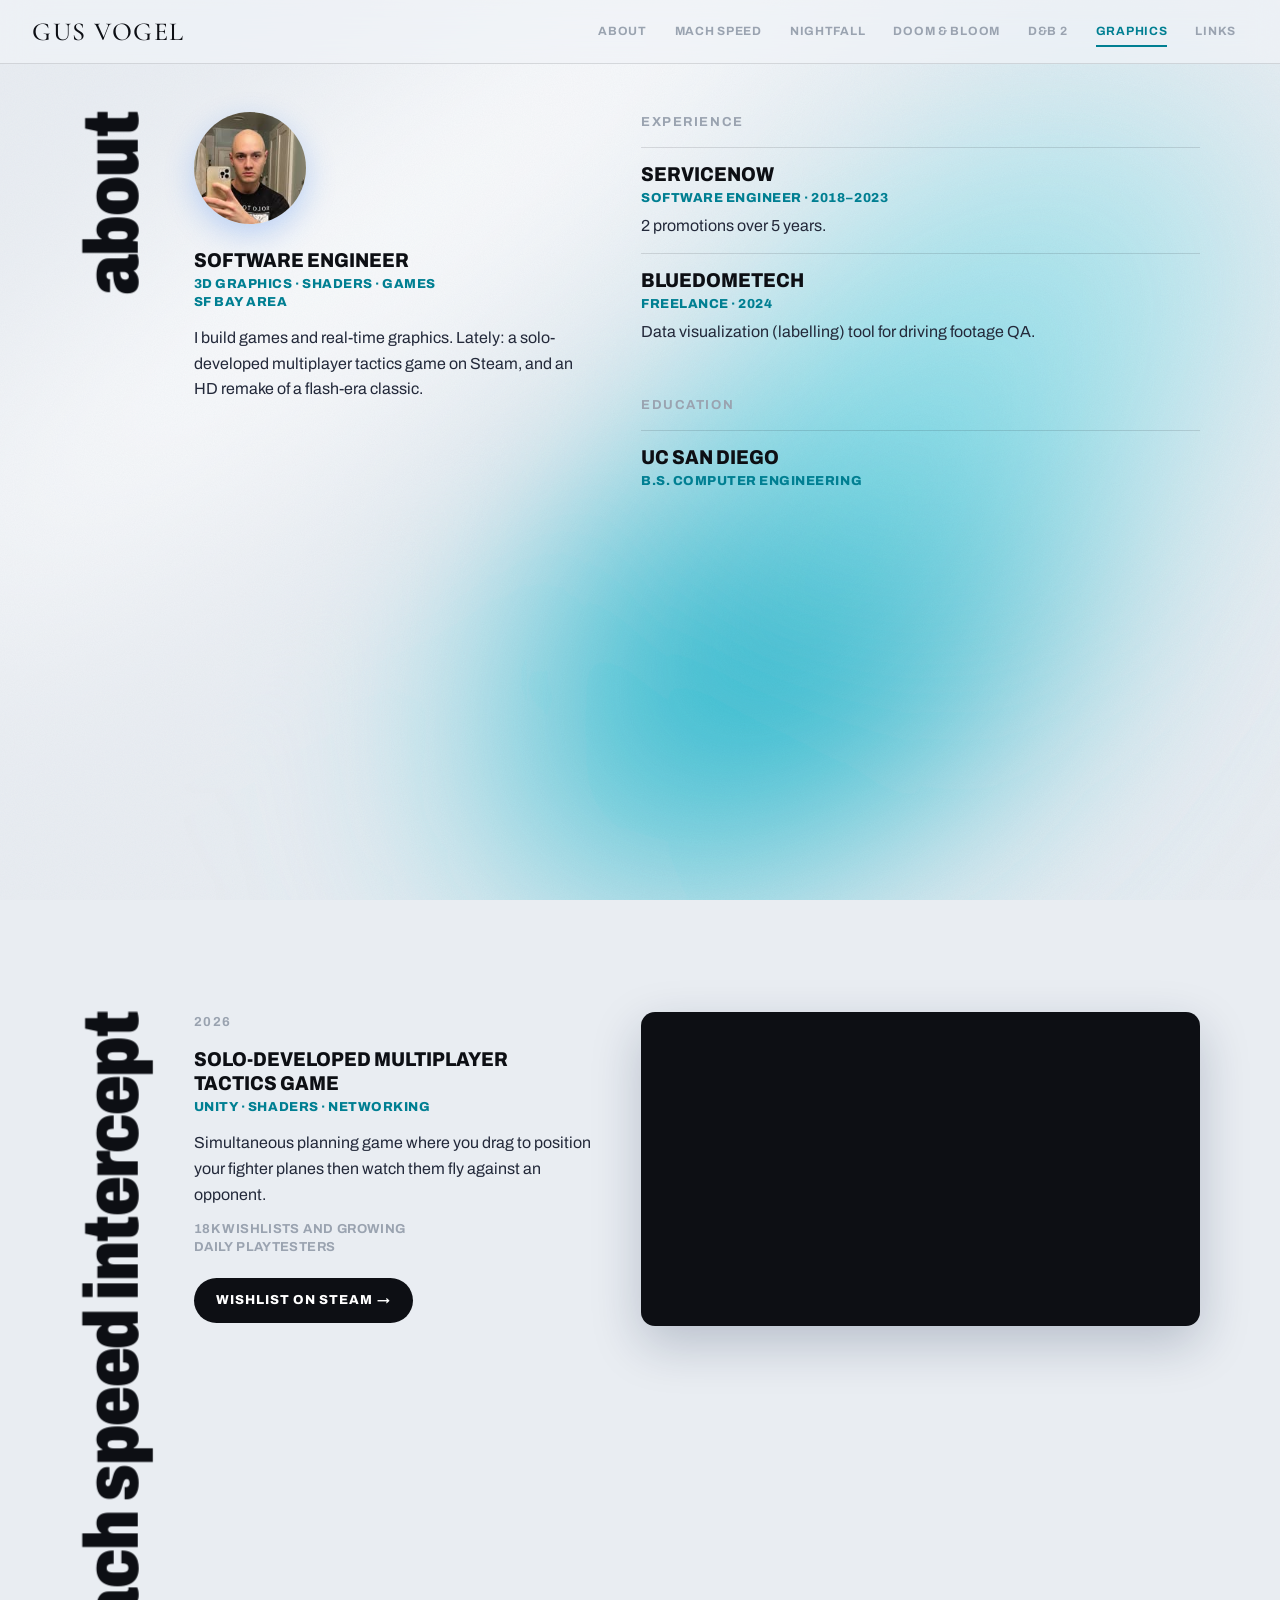
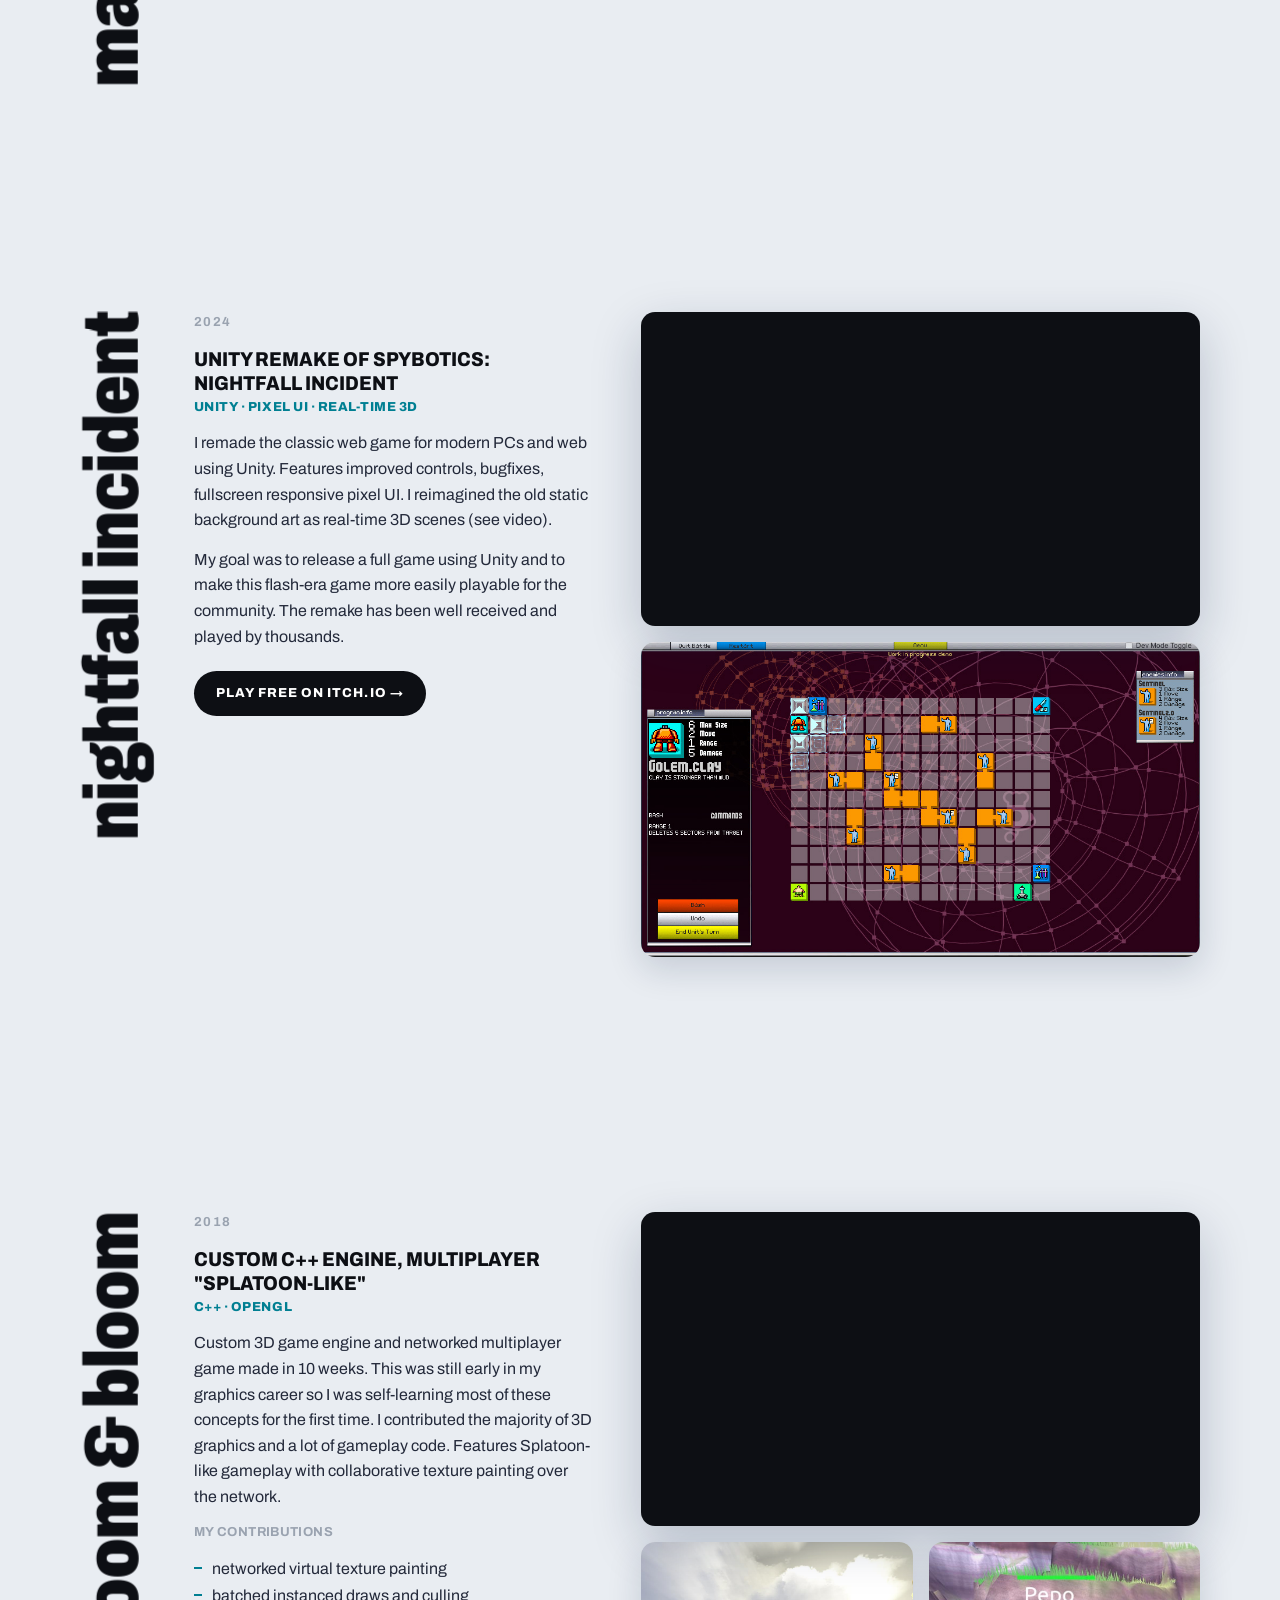
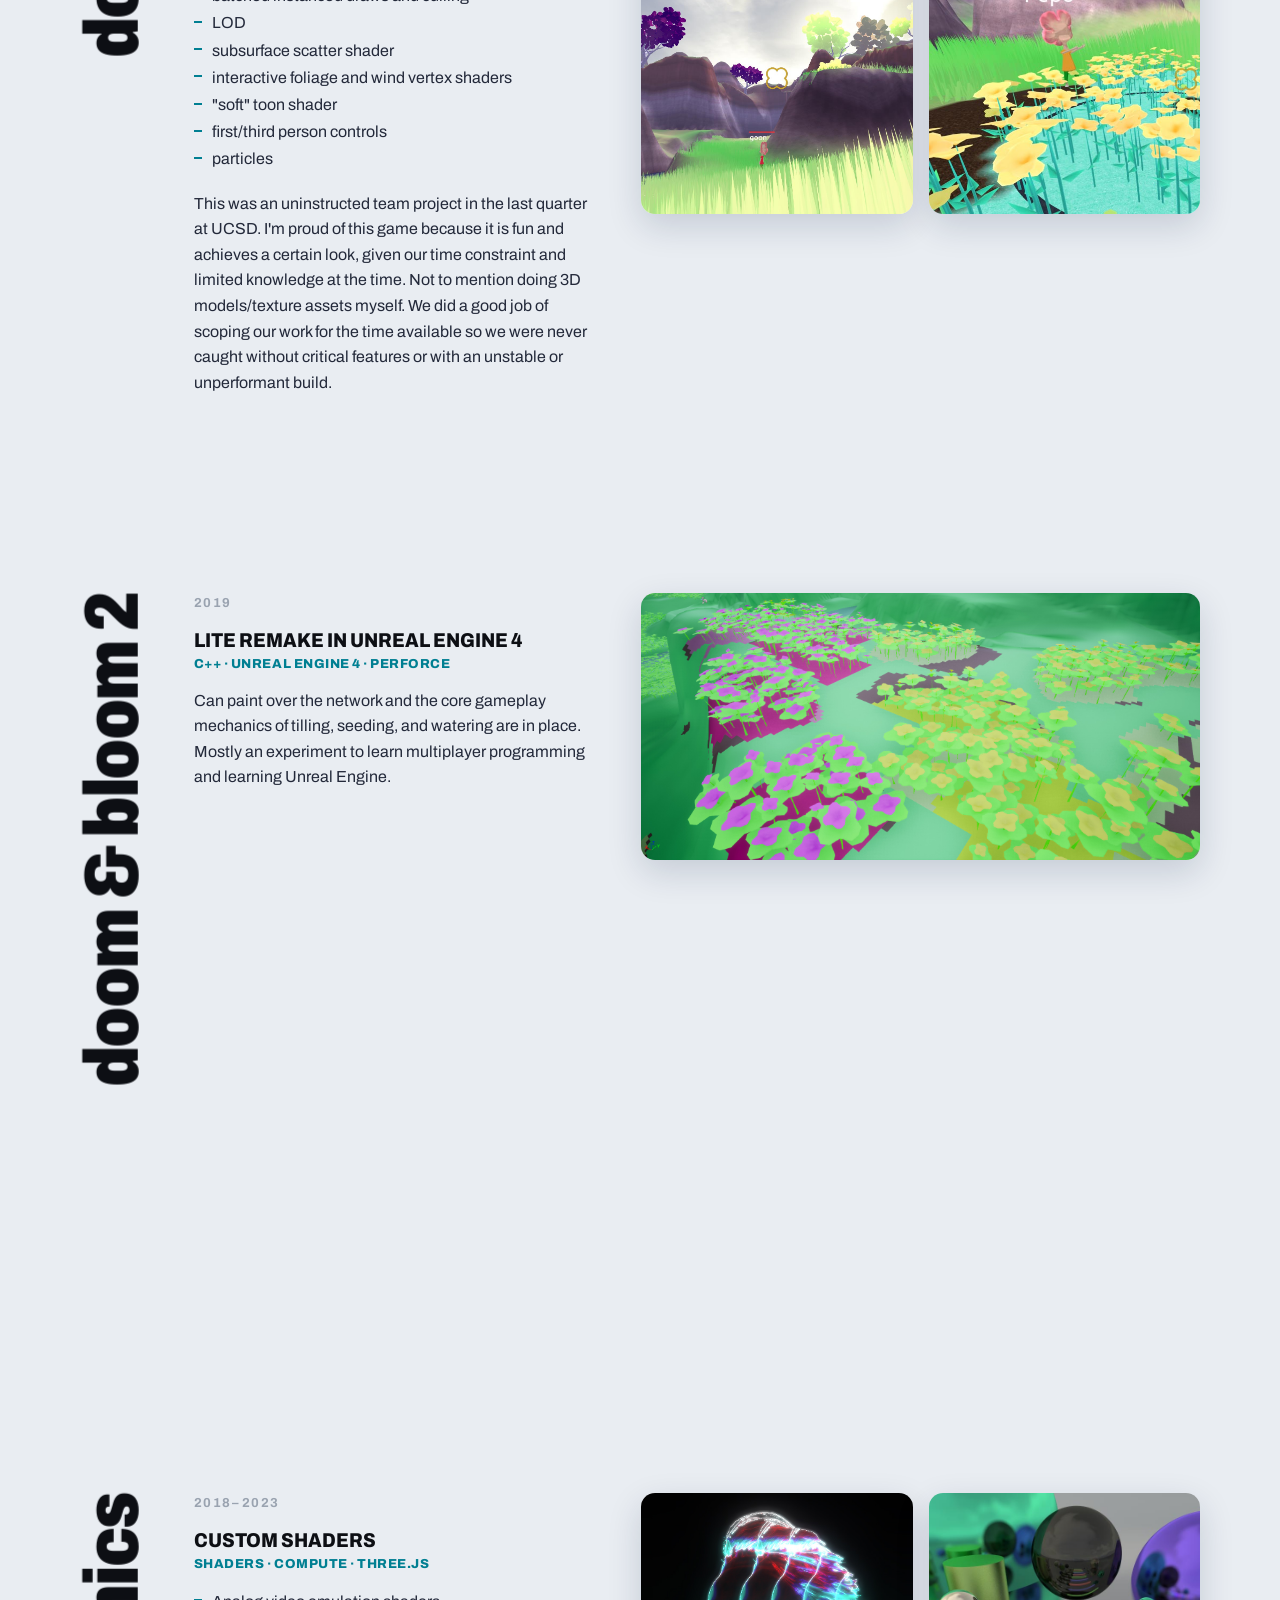
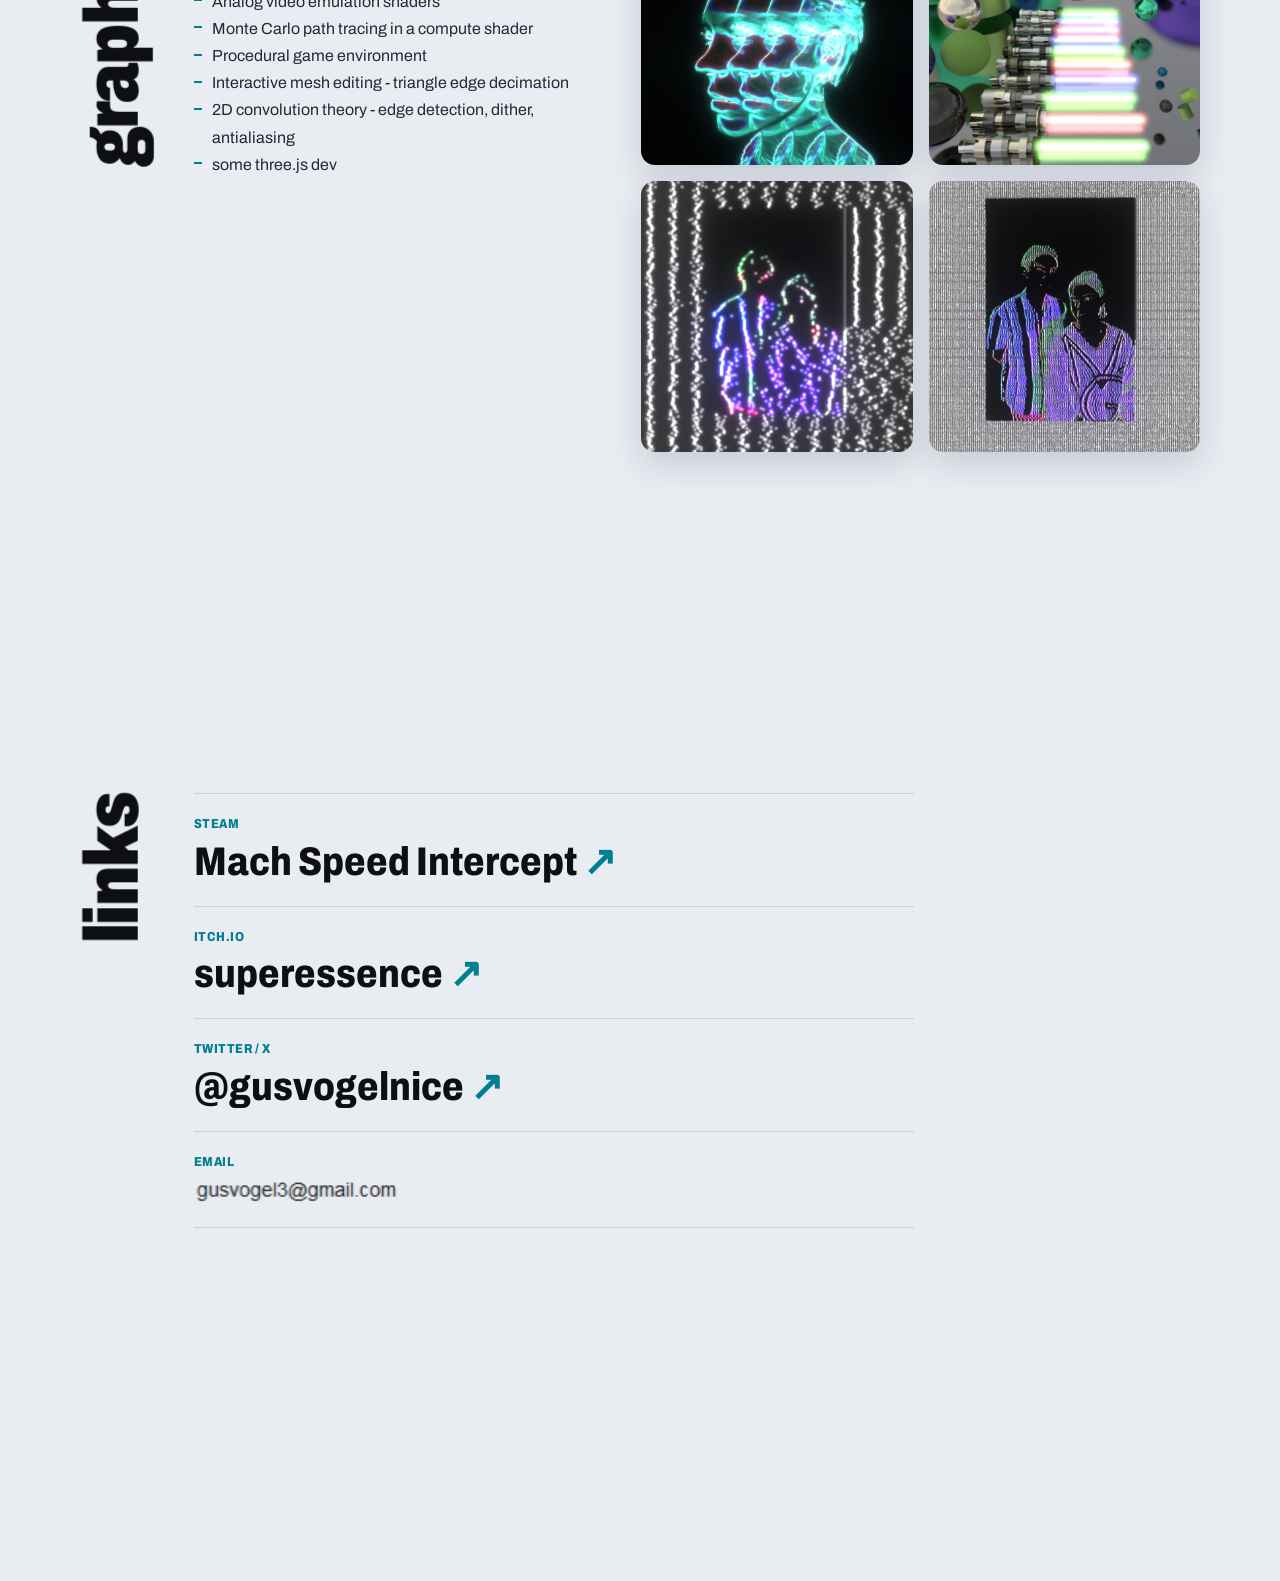
==== commit 4a1bad76: "color swaps" ====
--- a/index.html
+++ b/index.html
@@ -20,14 +20,14 @@
                     <feGaussianBlur stdDeviation="70" />
                 </filter>
                 <radialGradient id="core" cx="50%" cy="50%" r="50%">
-                    <stop offset="0" stop-color="#1f6fff" />
-                    <stop offset="0.55" stop-color="#4b93ff" stop-opacity="0.85" />
-                    <stop offset="1" stop-color="#a9c9f7" stop-opacity="0" />
+                    <stop class="haze-core-stop" offset="0" />
+                    <stop class="haze-core-stop" offset="0.55" stop-opacity="0.75" />
+                    <stop class="haze-soft-stop" offset="1" stop-opacity="0" />
                 </radialGradient>
             </defs>
             <g filter="url(#soften)">
                 <ellipse cx="640" cy="560" rx="300" ry="190" fill="url(#core)" transform="rotate(-38 640 560)" />
-                <ellipse cx="760" cy="380" rx="200" ry="120" fill="#8db8f6" opacity="0.7" transform="rotate(-38 760 380)" />
+                <ellipse cx="760" cy="380" rx="200" ry="120" class="haze-soft-fill" opacity="0.7" transform="rotate(-38 760 380)" />
                 <!-- white diagonal sheen, like light across a bottle -->
                 <ellipse cx="380" cy="300" rx="420" ry="70" fill="#ffffff" opacity="0.9" transform="rotate(-38 380 300)" />
             </g>
--- a/style.css
+++ b/style.css
@@ -5,7 +5,6 @@
     --bg: #e9edf2;
     --ink: #0d0f14;
     --text: #23293a;
-    --blue: #1a6bf0;
     --muted: #9aa3b0;
     --line: rgba(13, 15, 20, 0.12);
     --header-h: 64px;
@@ -13,6 +12,65 @@
     --font-display: 'Archivo', 'Helvetica Neue', Arial, sans-serif;
     --font-body: 'Archivo', 'Helvetica Neue', Arial, sans-serif;
     --font-mark: 'Cormorant Garamond', Georgia, serif;
+
+    /* Section colors: --haze-core / --haze-soft tint the background blob,
+       --accent is a darker version for text (tags, active tab, buttons).
+       site.js sets data-section on <html> as you scroll; the colors fade
+       between sections because they're registered with @property below. */
+    --haze-core: #1f6fff;
+    --haze-soft: #8db8f6;
+    --accent: #1a6bf0;
+    transition: --haze-core 1.2s ease, --haze-soft 1.2s ease, --accent 1.2s ease;
+}
+
+/* about + links share the original blue */
+:root[data-section="mach-speed"] {
+    --haze-core: #ff6a1a;
+    --haze-soft: #ffc08a;
+    --accent: #c4500c;
+}
+
+:root[data-section="nightfall"] {
+    --haze-core: #7a3cff;
+    --haze-soft: #c3a6ff;
+    --accent: #6a2ee0;
+}
+
+:root[data-section="doom-bloom"] {
+    --haze-core: #18b86a;
+    --haze-soft: #9be3bc;
+    --accent: #0d8048;
+}
+
+:root[data-section="doom-bloom-2"] {
+    --haze-core: #ff3d8b;
+    --haze-soft: #ffb0cf;
+    --accent: #c81e63;
+}
+
+:root[data-section="graphics"] {
+    --haze-core: #00b2c9;
+    --haze-soft: #8fe0ea;
+    --accent: #007f92;
+}
+
+/* Registering the color variables lets the browser animate them */
+@property --haze-core {
+    syntax: '<color>';
+    inherits: true;
+    initial-value: #1f6fff;
+}
+
+@property --haze-soft {
+    syntax: '<color>';
+    inherits: true;
+    initial-value: #8db8f6;
+}
+
+@property --accent {
+    syntax: '<color>';
+    inherits: true;
+    initial-value: #1a6bf0;
 }
 
 * {
@@ -61,6 +119,18 @@
     transform: translate(var(--haze-x, 0%), var(--haze-y, 0%));
     transition: transform 1.4s cubic-bezier(.22, .61, .36, 1);
     will-change: transform;
+}
+
+.haze-core-stop {
+    stop-color: var(--haze-core);
+}
+
+.haze-soft-stop {
+    stop-color: var(--haze-soft);
+}
+
+.haze-soft-fill {
+    fill: var(--haze-soft);
 }
 
 .haze-grain {
@@ -137,13 +207,13 @@
     right: 12px;
     bottom: 2px;
     height: 2px;
-    background: var(--blue);
+    background: var(--accent);
     transform: scaleX(0);
     transition: transform .3s;
 }
 
 .tabs a.active {
-    color: var(--blue);
+    color: var(--accent);
 }
 
 .tabs a.active::after {
@@ -232,7 +302,7 @@
     letter-spacing: 0.04em;
     line-height: 1.35;
     text-transform: uppercase;
-    color: var(--blue);
+    color: var(--accent);
 }
 
 .muted {
@@ -285,7 +355,7 @@
     top: 0.72em;
     width: 8px;
     height: 2px;
-    background: var(--blue);
+    background: var(--accent);
 }
 
 .cta {
@@ -308,7 +378,7 @@
 }
 
 .cta:hover {
-    background: var(--blue);
+    background: var(--accent);
     transform: translateY(-1px);
 }
 
@@ -400,11 +470,11 @@
 
 .link-list a::after {
     content: " \2197";
-    color: var(--blue);
+    color: var(--accent);
 }
 
 .link-list a:hover {
-    color: var(--blue);
+    color: var(--accent);
     padding-left: 10px;
 }
 
@@ -464,6 +534,7 @@
 @media (prefers-reduced-motion: reduce) {
     html {
         scroll-behavior: auto;
+        transition: none;
     }
 
     .haze-blob,
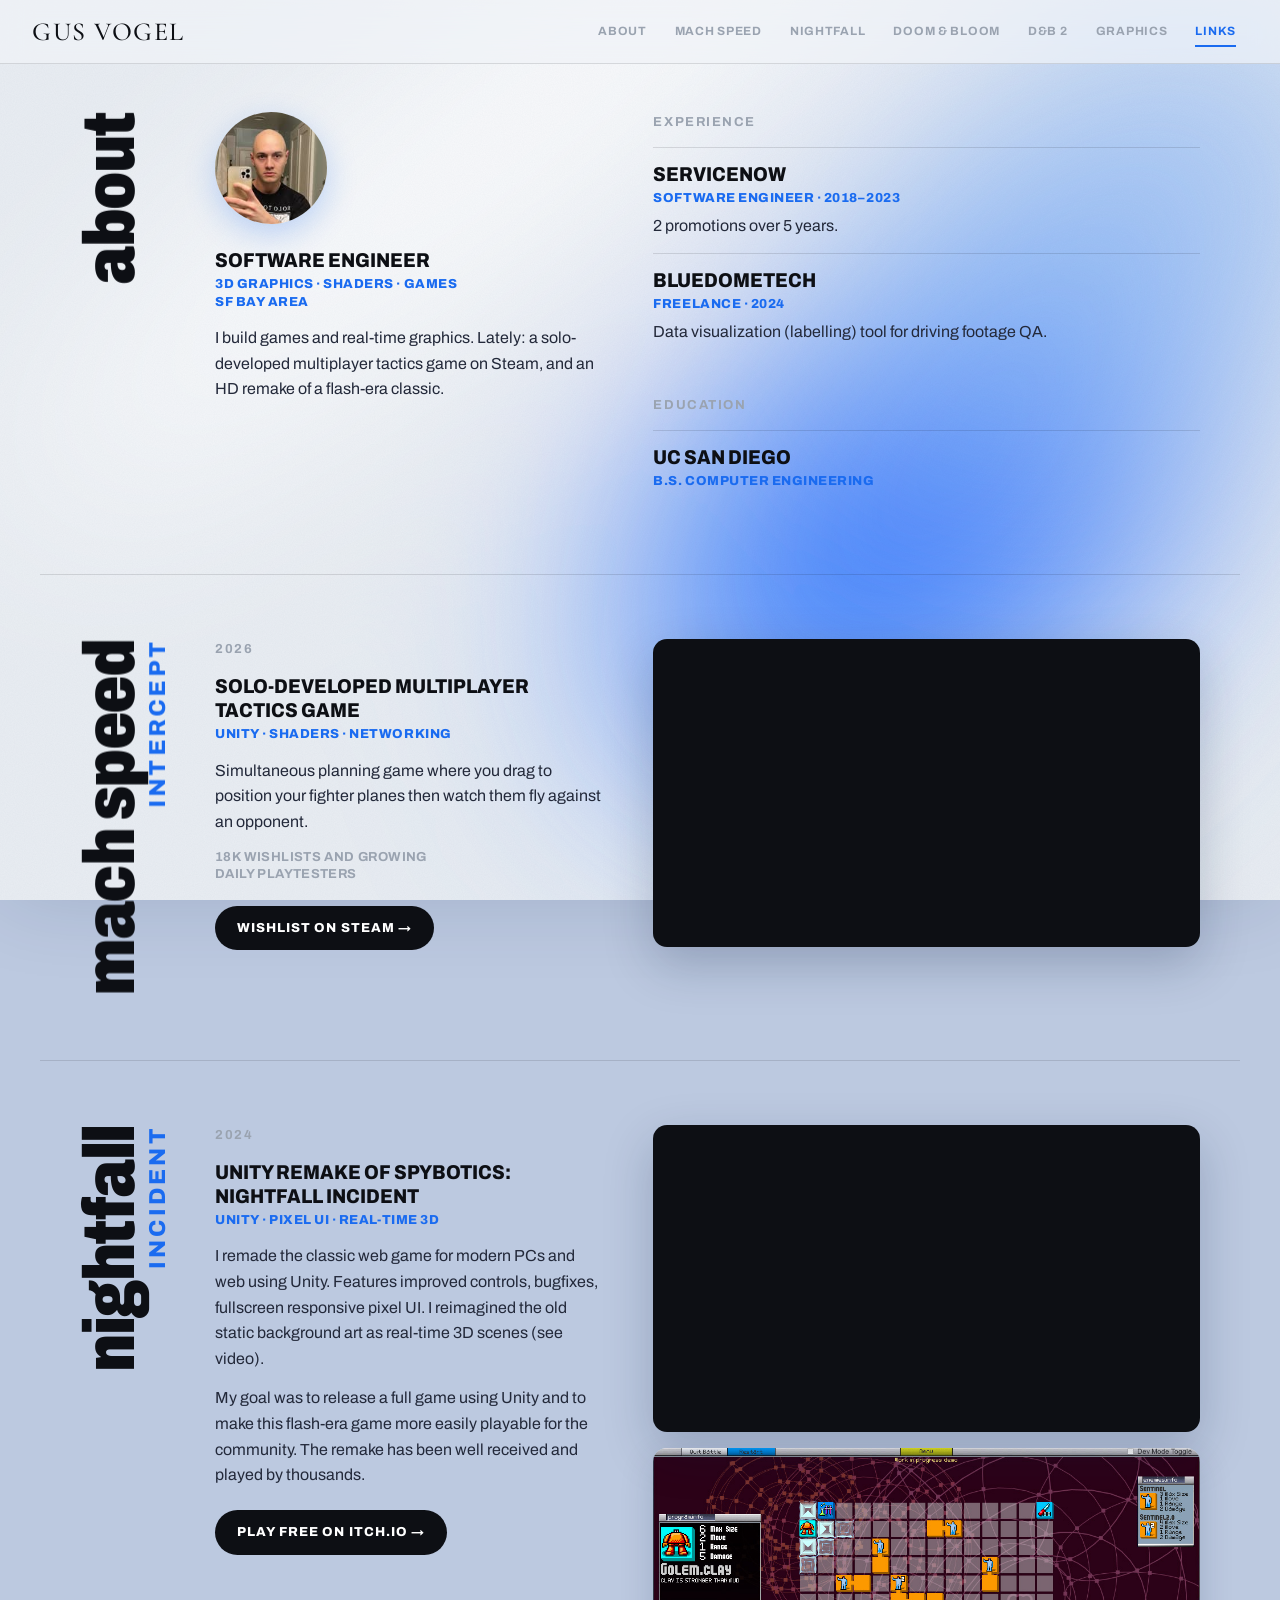
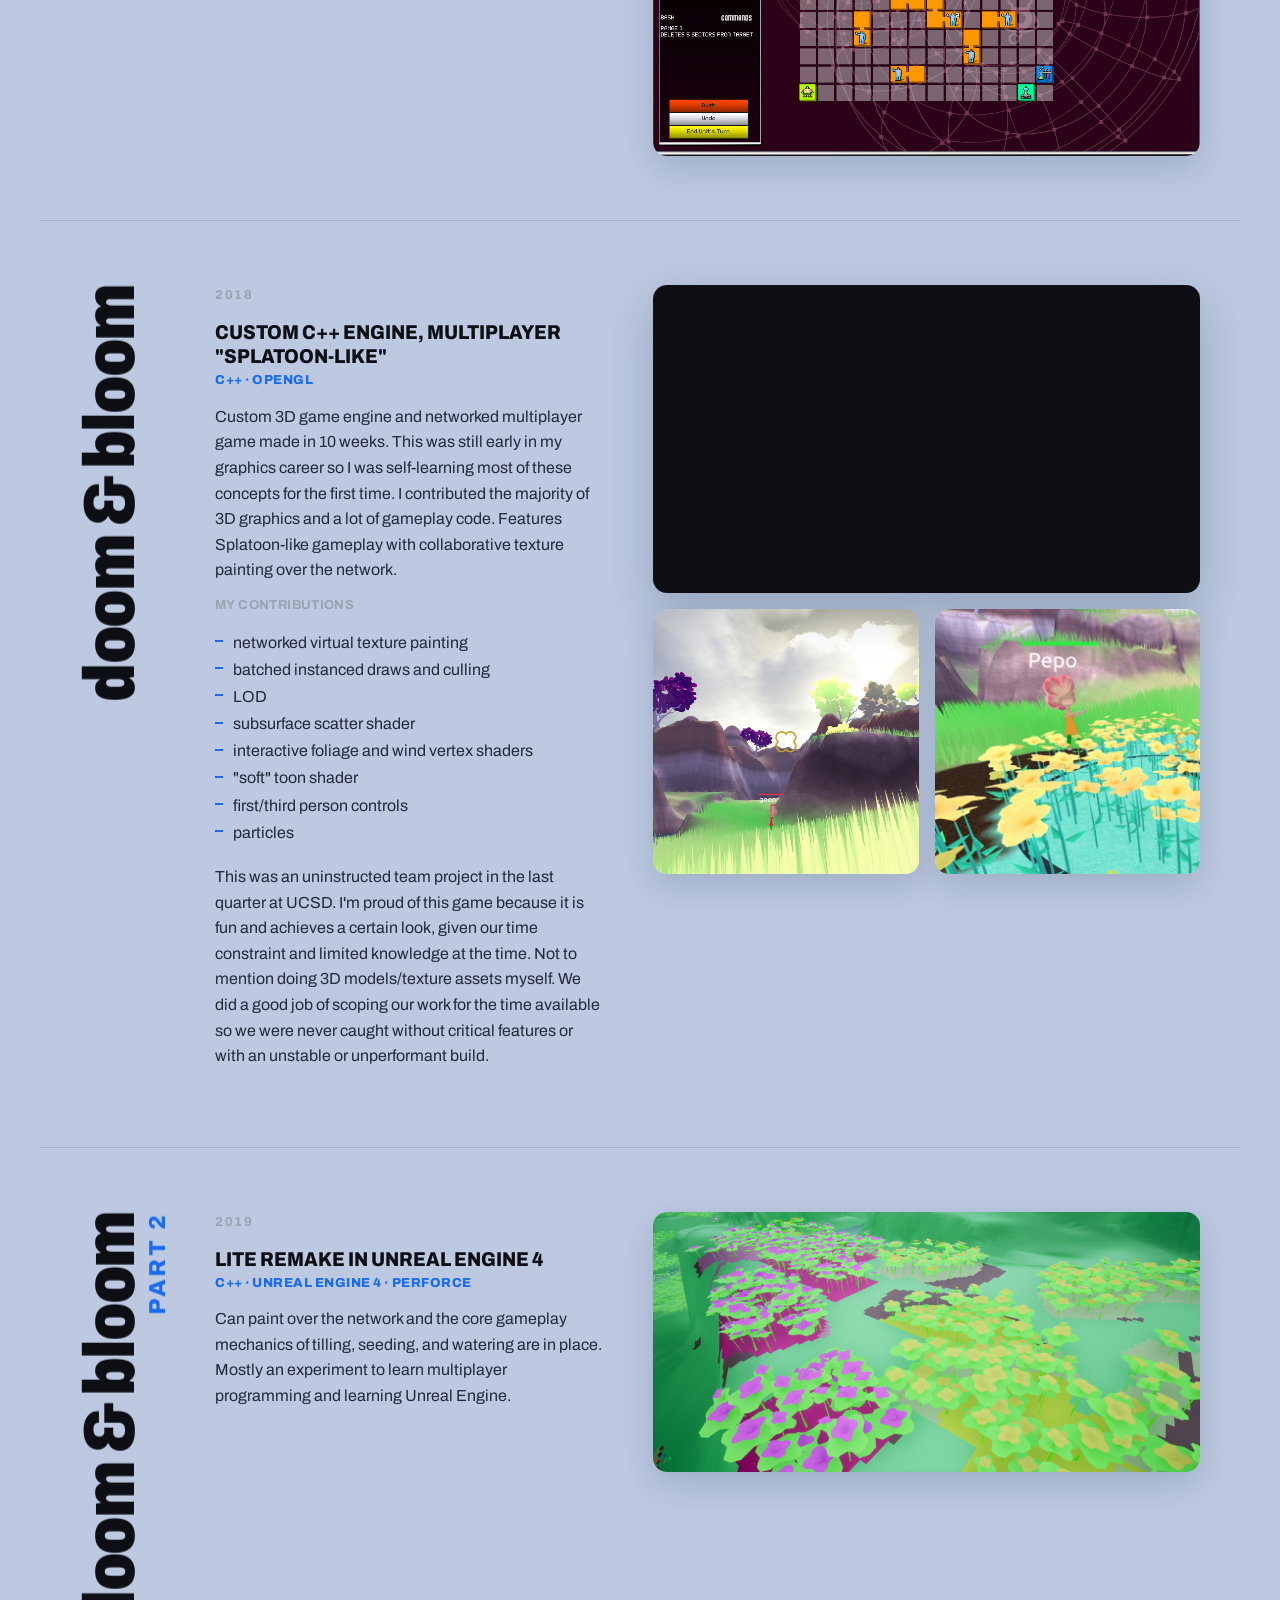
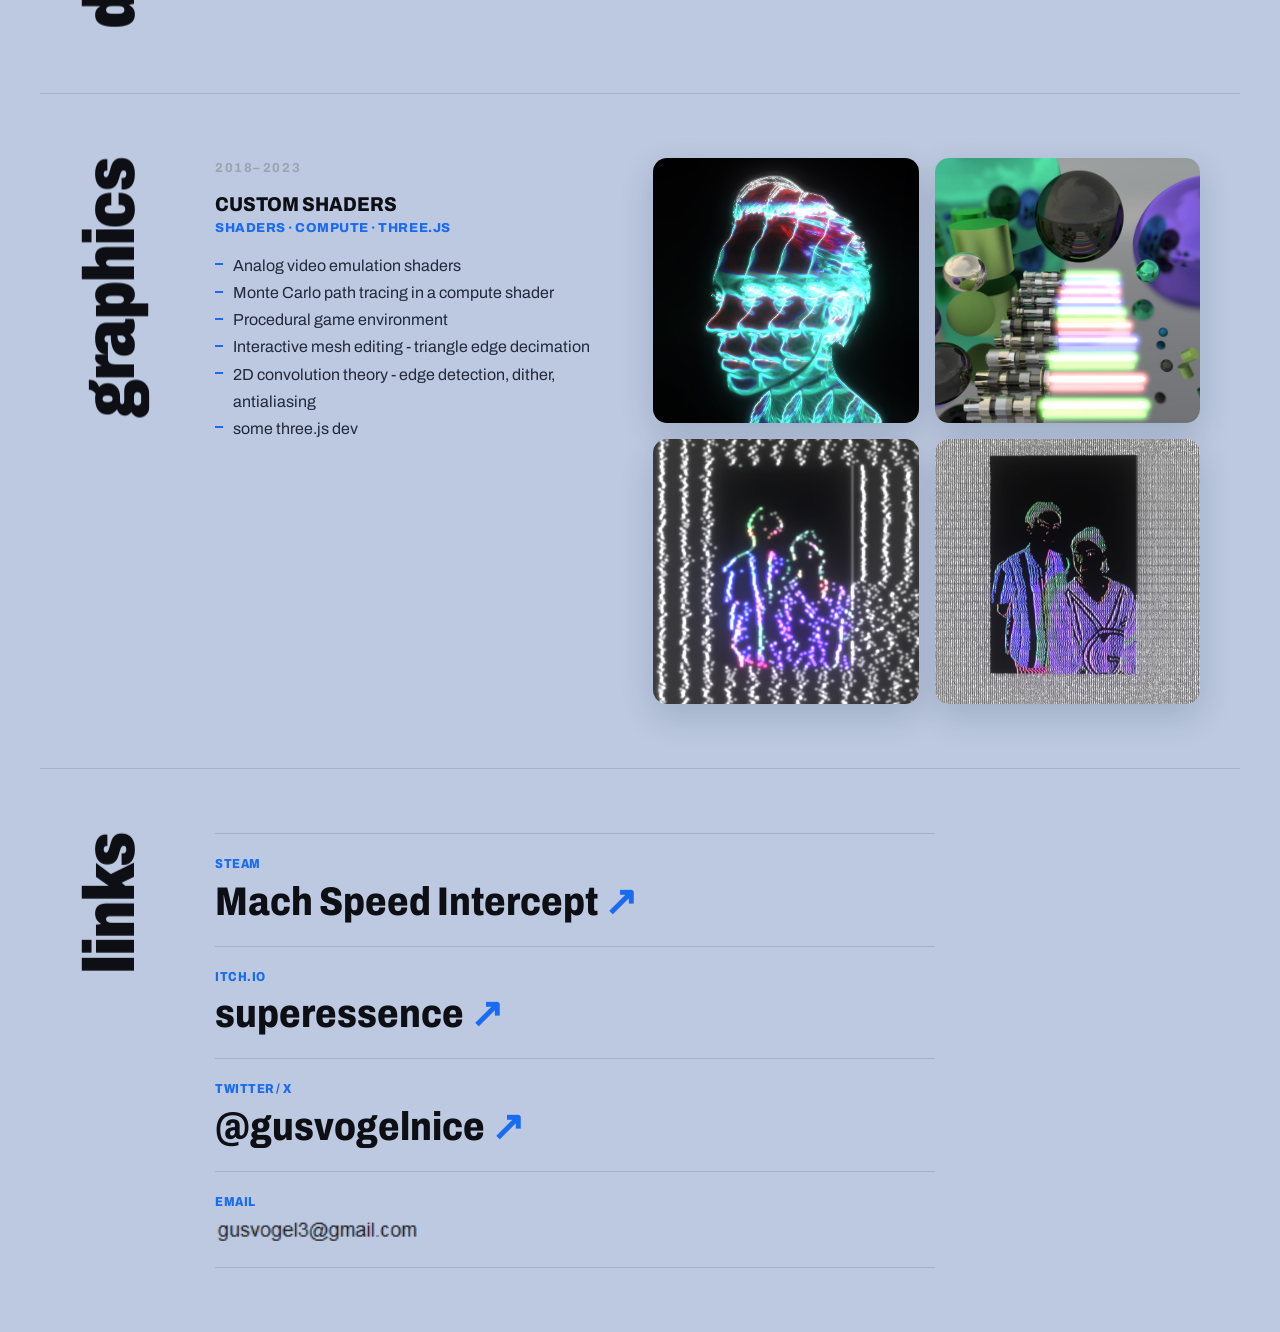
==== commit 815f8cd1: "style" ====
--- a/index.html
+++ b/index.html
@@ -88,7 +88,7 @@
         </section>
 
         <section class="panel" id="mach-speed">
-            <h2 class="side-title">mach speed intercept</h2>
+            <h2 class="side-title">mach speed<span class="side-sub">intercept</span></h2>
             <div class="panel-body">
                 <div class="info">
                     <p class="eyebrow">2026</p>
@@ -105,7 +105,7 @@
         </section>
 
         <section class="panel" id="nightfall">
-            <h2 class="side-title">nightfall incident</h2>
+            <h2 class="side-title">nightfall<span class="side-sub">incident</span></h2>
             <div class="panel-body">
                 <div class="info">
                     <p class="eyebrow">2024</p>
@@ -154,7 +154,7 @@
         </section>
 
         <section class="panel" id="doom-bloom-2">
-            <h2 class="side-title">doom &amp; bloom 2</h2>
+            <h2 class="side-title">doom &amp; bloom<span class="side-sub">part 2</span></h2>
             <div class="panel-body">
                 <div class="info">
                     <p class="eyebrow">2019</p>
--- a/style.css
+++ b/style.css
@@ -8,6 +8,8 @@
     --muted: #9aa3b0;
     --line: rgba(13, 15, 20, 0.12);
     --header-h: 64px;
+    --page-max: 1320px; /* wider screens get side panels beyond this */
+    --title-size: 72px; /* sideways section titles */
 
     --font-display: 'Archivo', 'Helvetica Neue', Arial, sans-serif;
     --font-body: 'Archivo', 'Helvetica Neue', Arial, sans-serif;
@@ -79,13 +81,15 @@
 
 html {
     scroll-behavior: smooth;
-    scroll-snap-type: y proximity;
     scroll-padding-top: var(--header-h);
 }
 
+/* Side panels: the area outside the page column on wide screens.
+   Lightly tinted by the section color, so they fade along with it. */
 body {
     margin: 0;
-    background: var(--bg);
+    background: #cdd3dc;
+    background: color-mix(in srgb, var(--haze-core) 10%, #cdd3dc);
     color: var(--text);
     font: 400 16px/1.6 var(--font-body);
     -webkit-font-smoothing: antialiased;
@@ -103,12 +107,28 @@
 /* ------------------------------------------------------------------
    Backdrop: blurred SVG blob + film grain, fixed behind the page
    ------------------------------------------------------------------ */
+/* The page column: the backdrop and header both span exactly this width */
+.haze,
+.site-header {
+    left: 50%;
+    width: min(100%, var(--page-max));
+    transform: translateX(-50%);
+}
+
 .haze {
     position: fixed;
-    inset: 0;
+    top: 0;
+    bottom: 0;
     z-index: -1;
     overflow: hidden;
     pointer-events: none;
+    background: var(--bg);
+    box-shadow: 0 0 80px rgba(13, 30, 70, 0.14);
+}
+
+main {
+    max-width: var(--page-max);
+    margin: 0 auto;
 }
 
 .haze-blob {
@@ -146,8 +166,6 @@
 .site-header {
     position: fixed;
     top: 0;
-    left: 0;
-    right: 0;
     z-index: 10;
     height: var(--header-h);
     display: flex;
@@ -225,33 +243,54 @@
    ------------------------------------------------------------------ */
 .panel {
     display: grid;
-    grid-template-columns: auto 1fr;
-    gap: 48px;
+    /* fixed title column (title + subtitle line) so every section's content lines up */
+    grid-template-columns: calc(var(--title-size) * 1.32) 1fr;
+    gap: 40px;
     max-width: 1200px;
-    min-height: 100vh;
     margin: 0 auto;
-    padding: calc(var(--header-h) + 48px) 40px 72px;
-    scroll-snap-align: start;
+    padding: 64px 40px;
+}
+
+/* first section clears the fixed header */
+.panel:first-child {
+    padding-top: calc(var(--header-h) + 48px);
+}
+
+/* hairline between sections */
+.panel + .panel {
+    border-top: 1px solid var(--line);
 }
 
 .side-title {
     position: sticky;
     top: calc(var(--header-h) + 40px);
     align-self: start;
-    /* in vertical writing, height is the line length: long titles wrap into a second column */
-    max-height: calc(100vh - var(--header-h) - 150px);
-    height: fit-content;
-    text-align: end; /* after the 180deg turn, "end" is the top: wrapped lines hang from the top */
+    white-space: nowrap; /* never wrap: split long names with .side-sub instead */
+    text-align: end; /* after the 180deg turn, "end" is the top: lines hang from the top */
     margin: 0;
     writing-mode: vertical-rl;
     transform: rotate(180deg);
     font-family: var(--font-display);
     font-weight: 900;
     font-stretch: 78%;
-    font-size: clamp(48px, 8.5vh, 104px);
+    font-size: var(--title-size);
     line-height: 0.86;
     letter-spacing: -0.02em;
     color: var(--ink);
+}
+
+/* Second, smaller line in the section color (e.g. "intercept").
+   It fits inside the fixed title column, so content never shifts. */
+.side-sub {
+    display: block;
+    margin-block-start: 0.18em;
+    font-size: 0.32em;
+    font-weight: 800;
+    font-stretch: 100%;
+    line-height: 1;
+    letter-spacing: 0.14em;
+    text-transform: uppercase;
+    color: var(--accent);
 }
 
 .panel-body {
@@ -522,12 +561,15 @@
 
     .panel {
         gap: 18px;
-        padding: calc(var(--header-h) + 24px) 16px 48px;
-        min-height: auto;
-    }
-
-    .side-title {
-        font-size: 44px;
+        padding: 40px 16px;
+    }
+
+    .panel:first-child {
+        padding-top: calc(var(--header-h) + 24px);
+    }
+
+    :root {
+        --title-size: 44px;
     }
 }
 
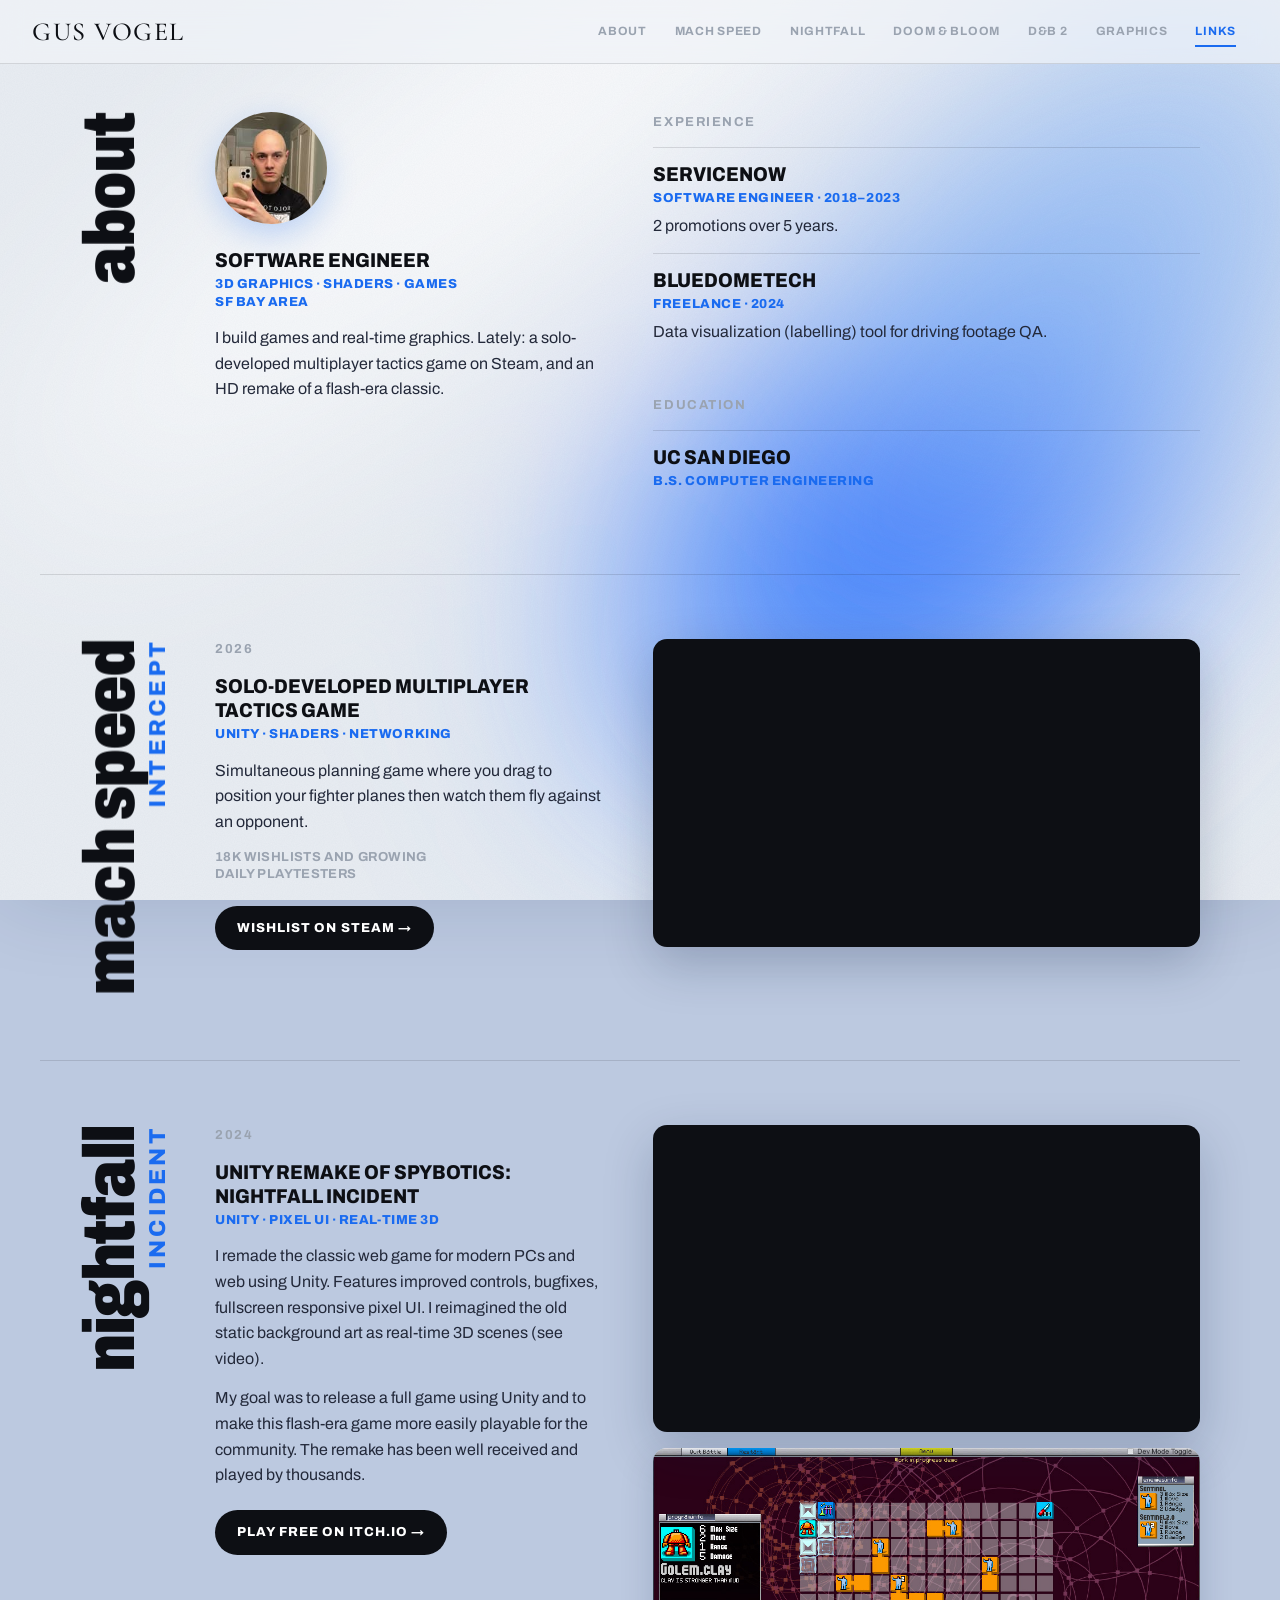
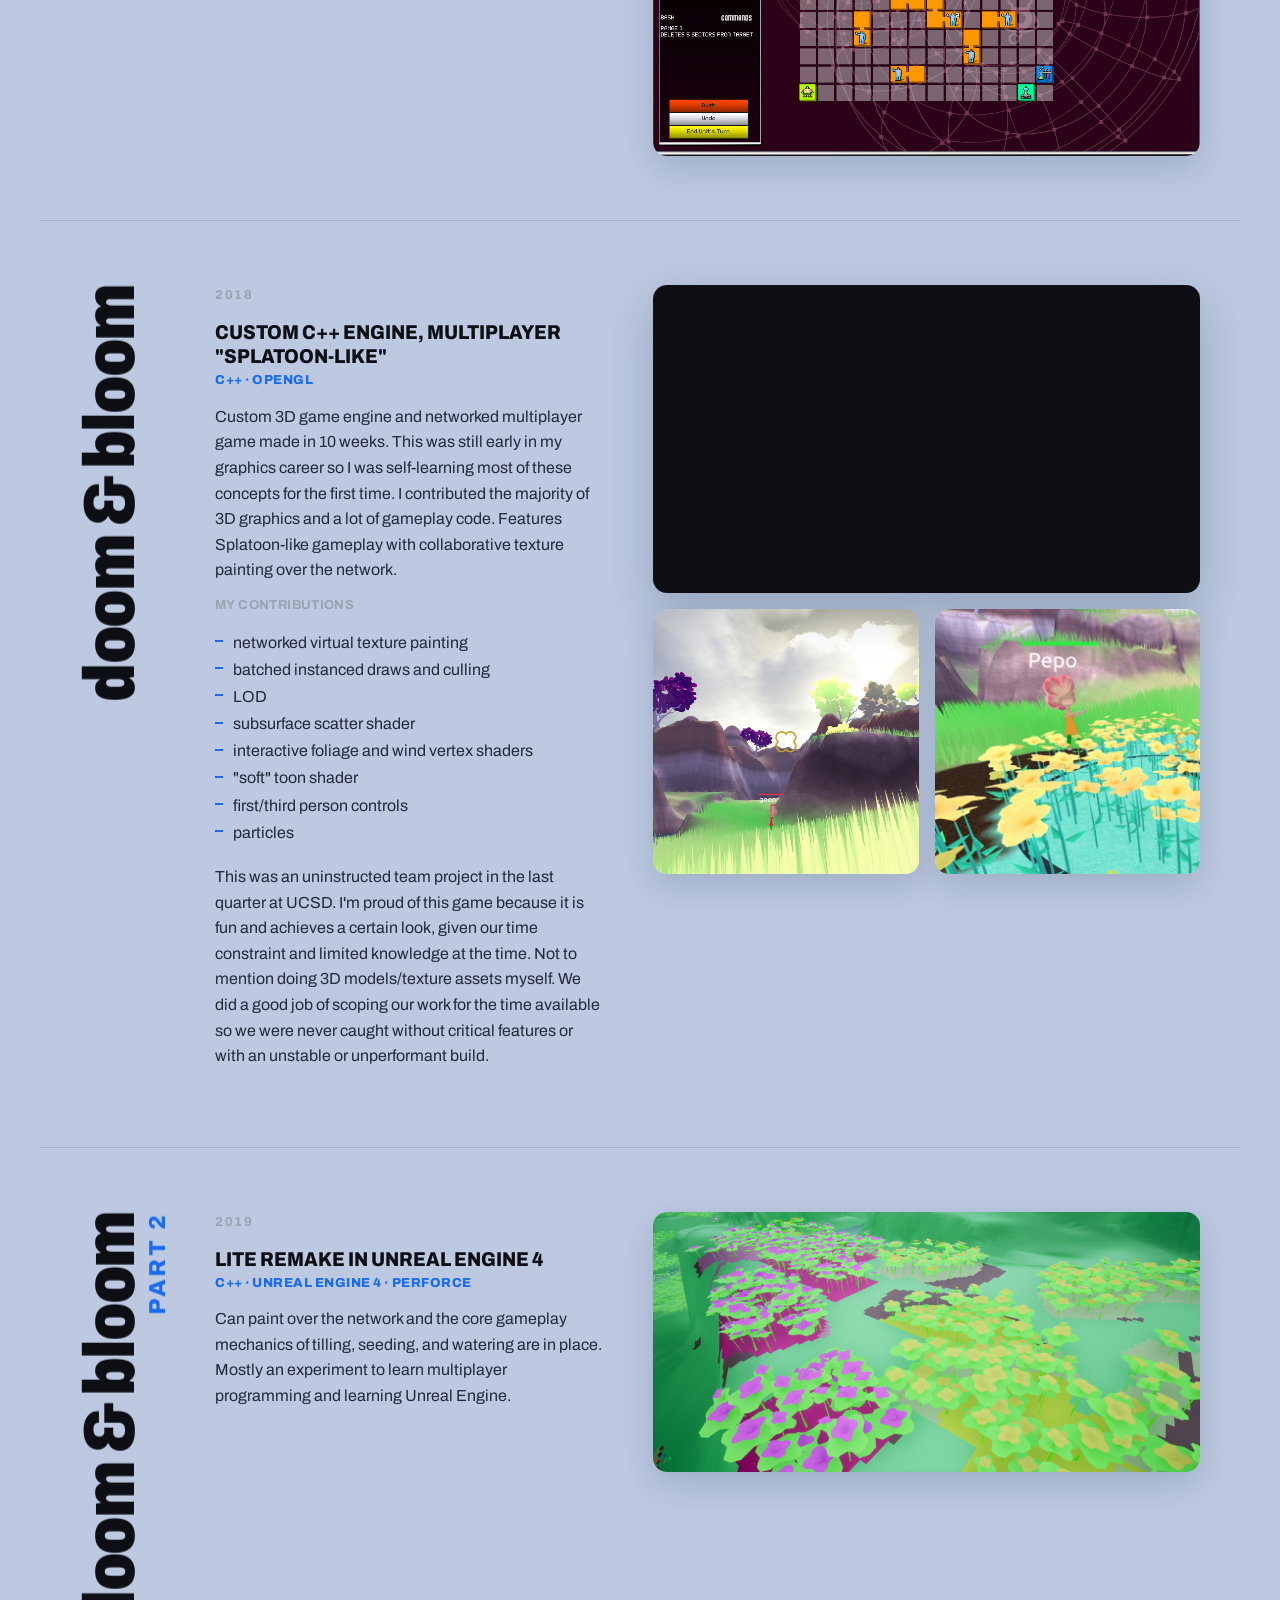
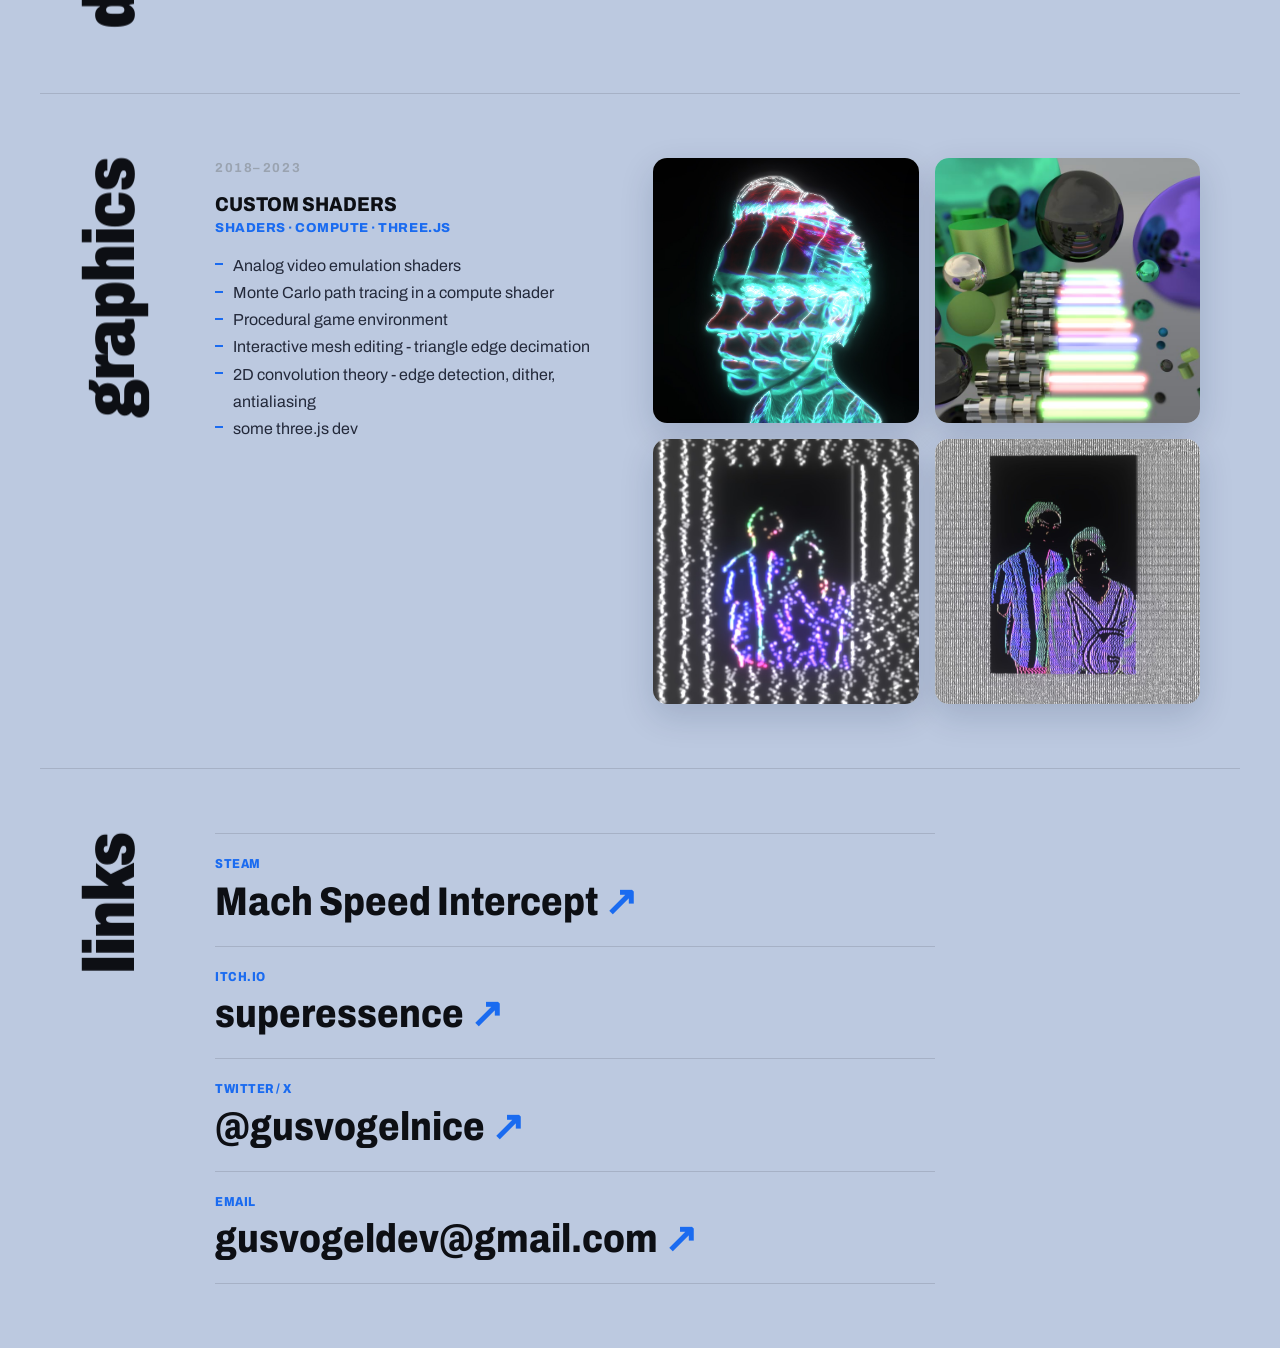
==== commit 60c68b69: "email change" ====
--- a/index.html
+++ b/index.html
@@ -200,7 +200,8 @@
                     <li><a href="https://store.steampowered.com/app/3438610/Mach_Speed_Intercept/"><span class="tags">Steam</span>Mach Speed Intercept</a></li>
                     <li><a href="https://superessence.itch.io/"><span class="tags">itch.io</span>superessence</a></li>
                     <li><a href="https://twitter.com/gusvogelnice"><span class="tags">Twitter / X</span>@gusvogelnice</a></li>
-                    <li class="email"><span class="tags">Email</span><img src="./Assets/mine.png" alt="Email address" /></li>
+                    <!-- site.js joins these into a mailto link, so the address never appears in the HTML -->
+                    <li><a class="email-link" data-user="gusvogeldev" data-domain="gmail.com"><span class="tags">Email</span><span class="email-text">gusvogeldev [at] gmail [dot] com</span></a></li>
                 </ul>
             </div>
         </section>
--- a/style.css
+++ b/style.css
@@ -493,8 +493,7 @@
     border-bottom: 1px solid var(--line);
 }
 
-.link-list a,
-.link-list .email {
+.link-list a {
     display: block;
     padding: 22px 0;
     font-family: var(--font-display);
@@ -507,24 +506,19 @@
     transition: color .2s, padding-left .3s;
 }
 
-.link-list a::after {
+/* only real links (the email row has no href until site.js builds it) */
+.link-list a[href]::after {
     content: " \2197";
     color: var(--accent);
 }
 
-.link-list a:hover {
+.link-list a[href]:hover {
     color: var(--accent);
     padding-left: 10px;
 }
 
 .link-list .tags {
     margin: 0 0 6px;
-}
-
-.link-list .email img {
-    height: 28px;
-    width: auto;
-    mix-blend-mode: multiply; /* drop the image's white box */
 }
 
 /* ------------------------------------------------------------------
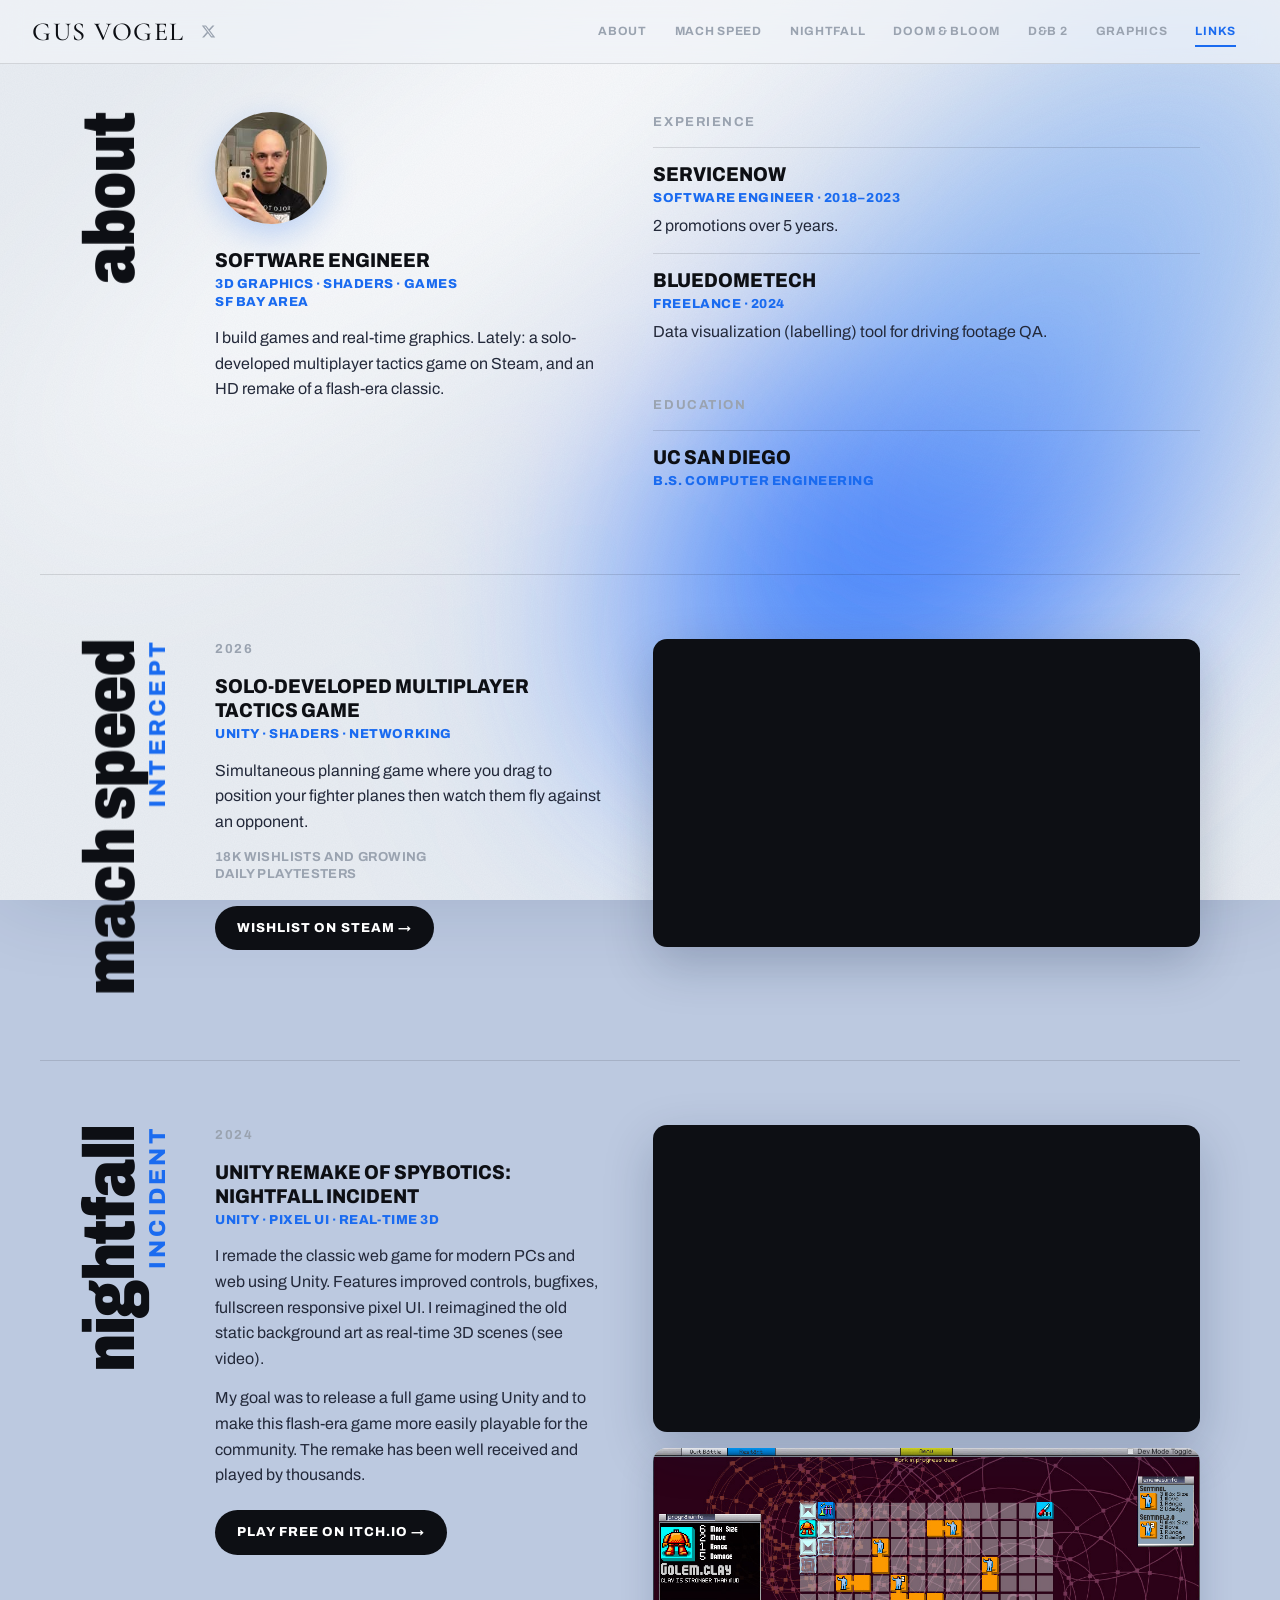
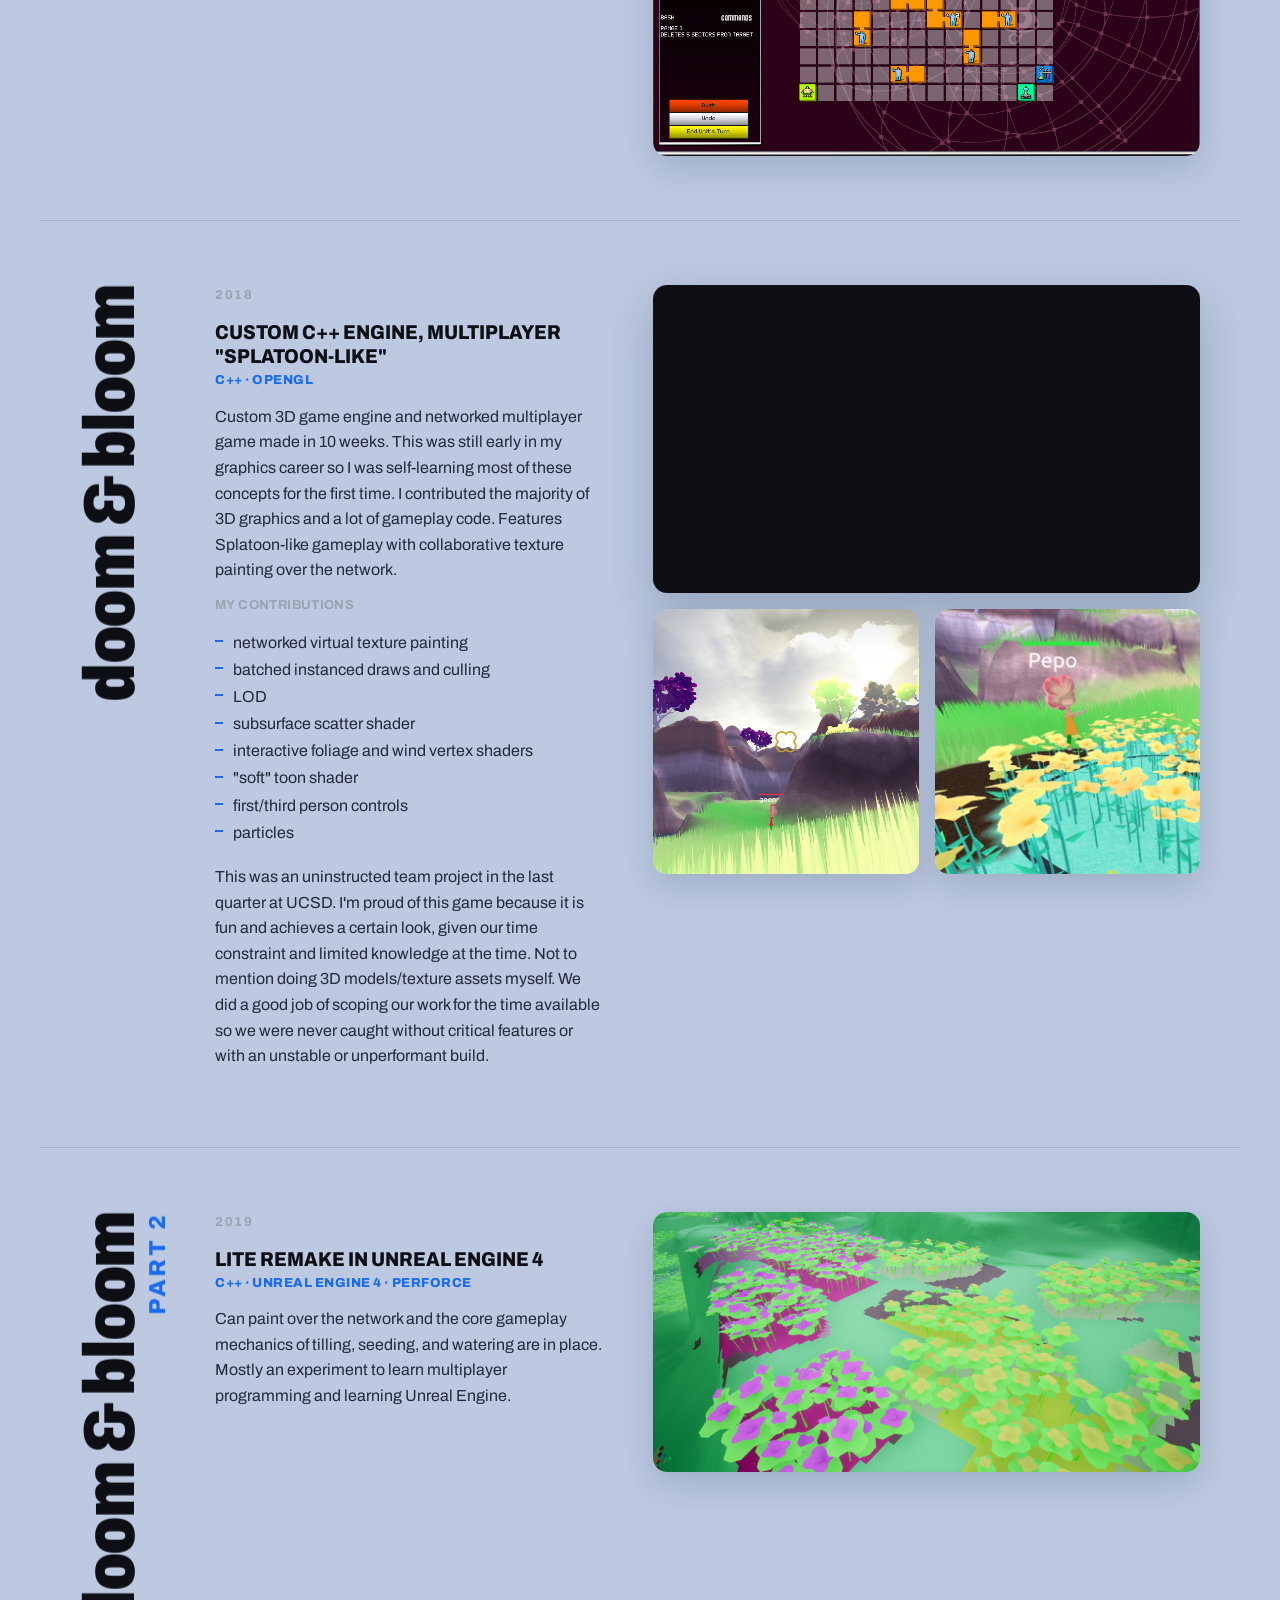
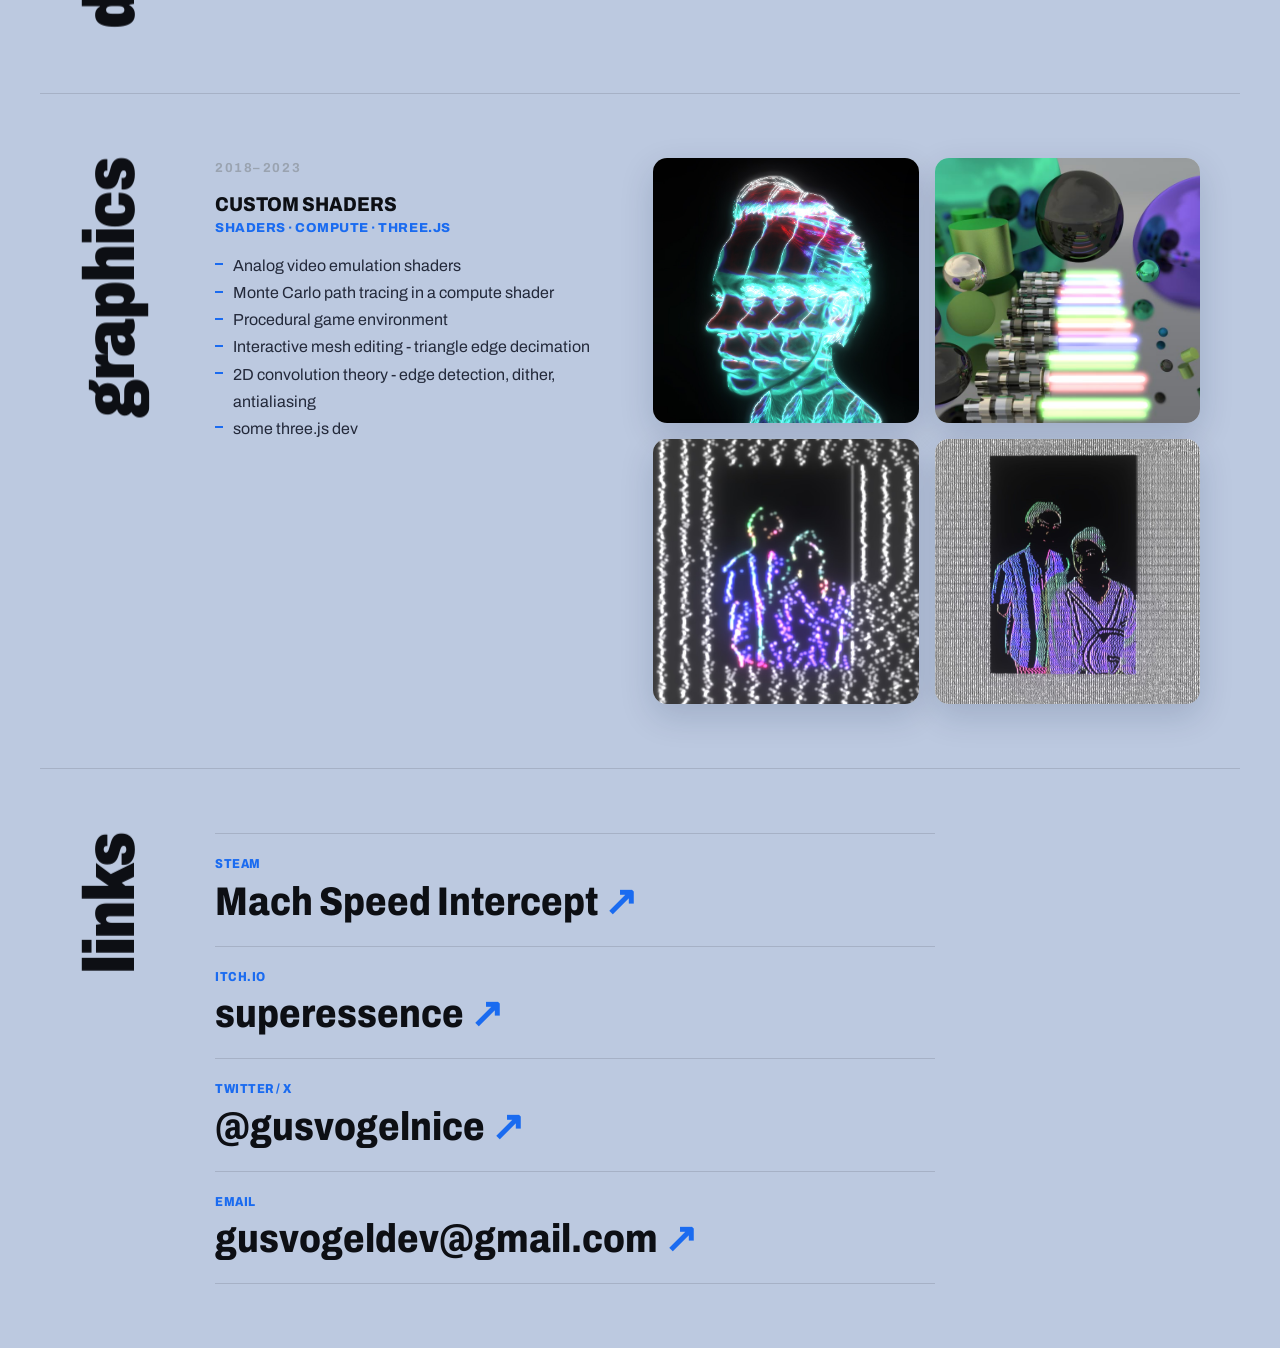
==== commit 6b1b2e94: "email" ====
--- a/index.html
+++ b/index.html
@@ -42,7 +42,12 @@
     </div>
 
     <header class="site-header">
-        <a class="wordmark" href="#about">Gus Vogel</a>
+        <div class="brand">
+            <a class="wordmark" href="#about">Gus Vogel</a>
+            <a class="social" href="https://x.com/gusvogelnice" aria-label="Gus Vogel on X" title="@gusvogelnice on X">
+                <svg viewBox="0 0 24 24" aria-hidden="true"><path d="M18.244 2.25h3.308l-7.227 8.26 8.502 11.24H16.17l-5.214-6.817L4.99 21.75H1.68l7.73-8.835L1.254 2.25H8.08l4.713 6.231zm-1.161 17.52h1.833L7.084 4.126H5.117z" /></svg>
+            </a>
+        </div>
         <nav class="tabs" aria-label="Sections">
             <a href="#about">About</a>
             <a href="#mach-speed">Mach Speed</a>
--- a/style.css
+++ b/style.css
@@ -178,6 +178,31 @@
     border-bottom: 1px solid var(--line);
 }
 
+/* Name + small X link */
+.brand {
+    display: flex;
+    align-items: center;
+    gap: 12px;
+}
+
+.social {
+    display: flex;
+    flex: none;
+    padding: 4px;
+    color: var(--muted);
+    transition: color .2s;
+}
+
+.social:hover {
+    color: var(--accent);
+}
+
+.social svg {
+    width: 15px;
+    height: 15px;
+    fill: currentColor;
+}
+
 .wordmark {
     font-family: var(--font-mark);
     font-weight: 500;
